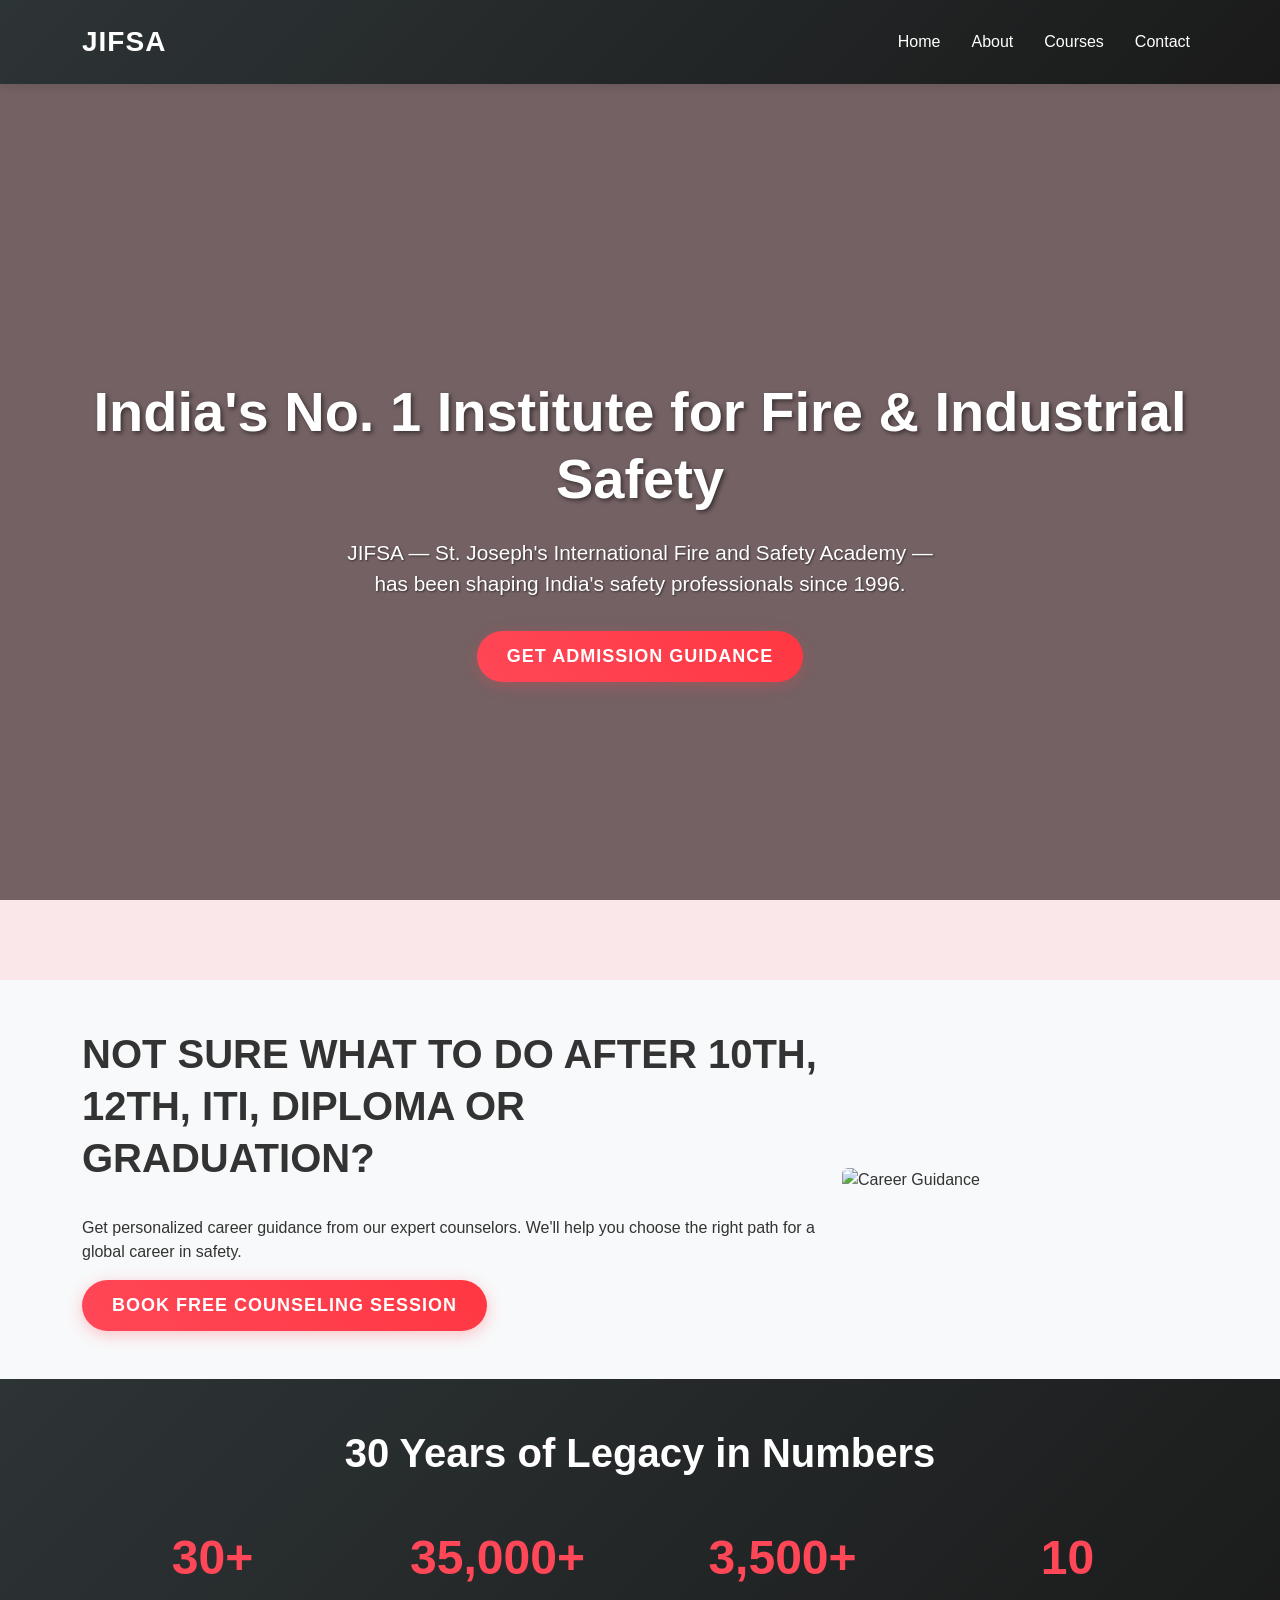
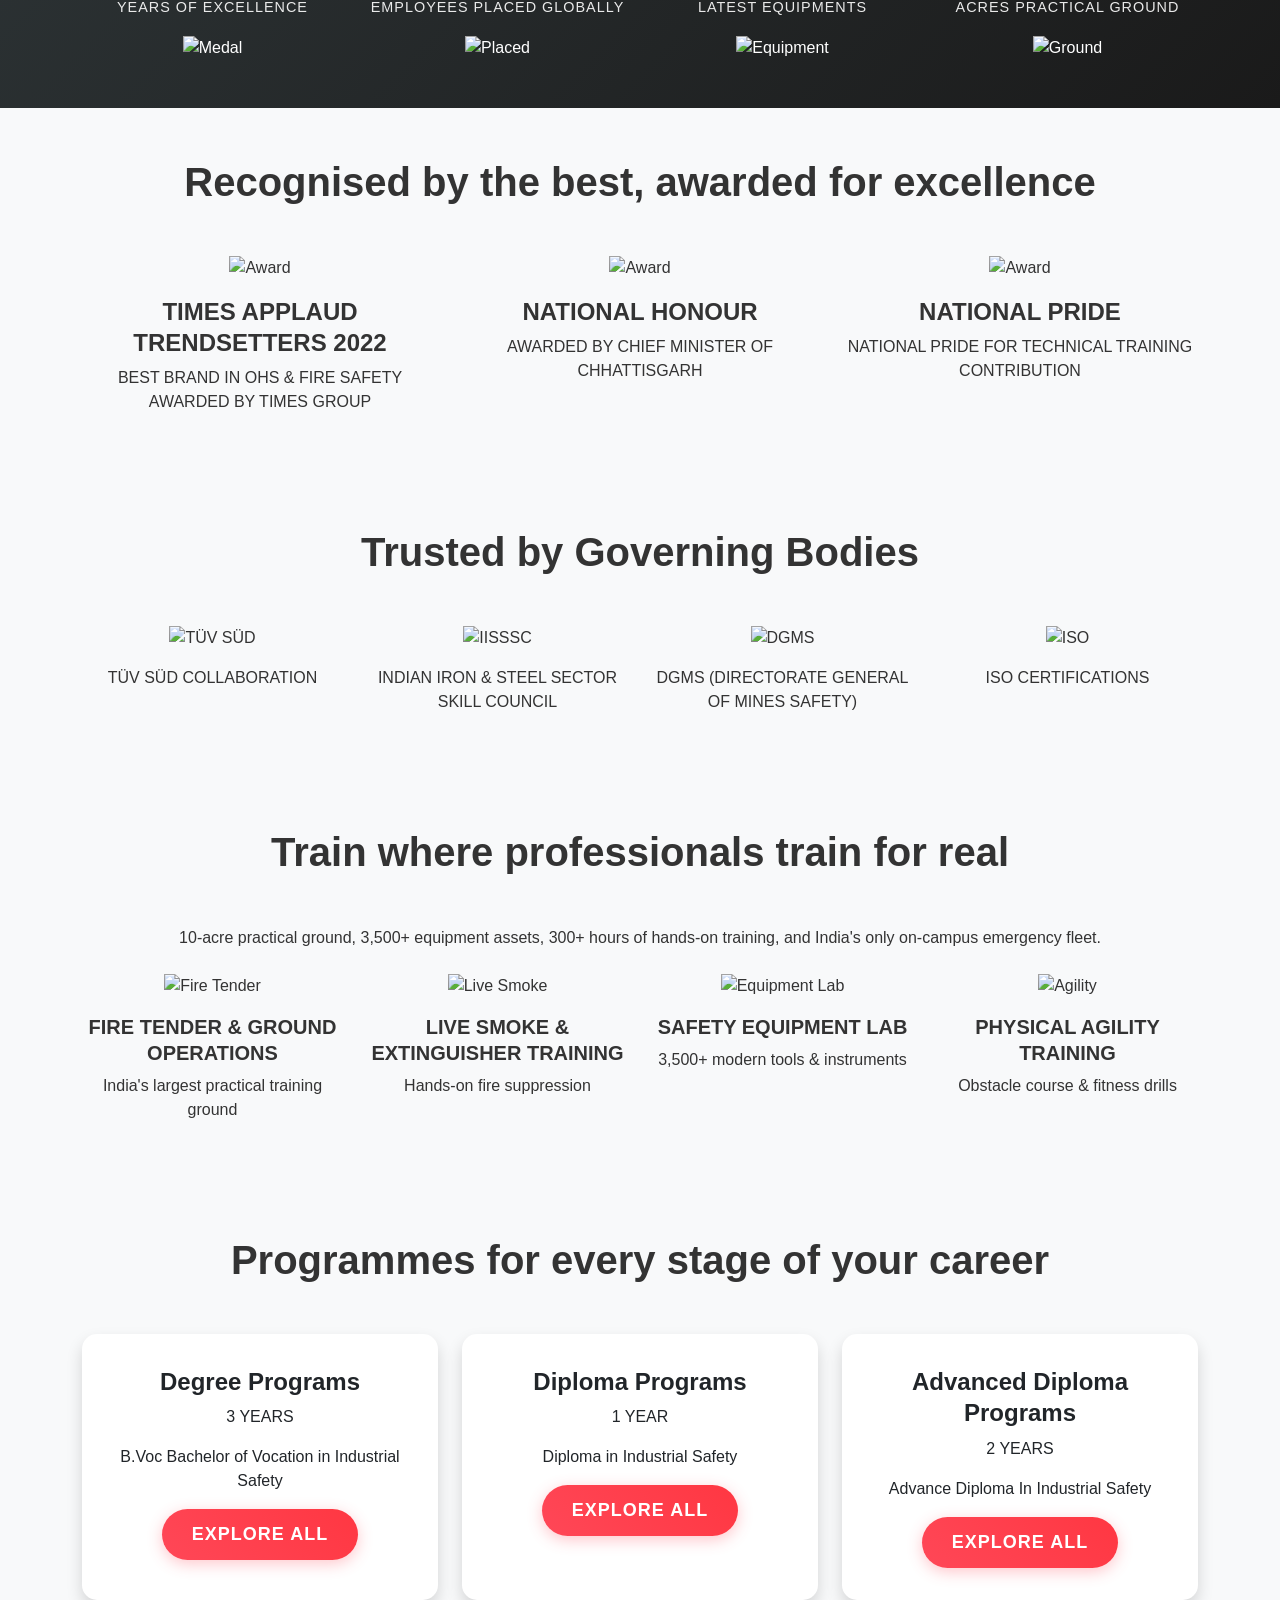
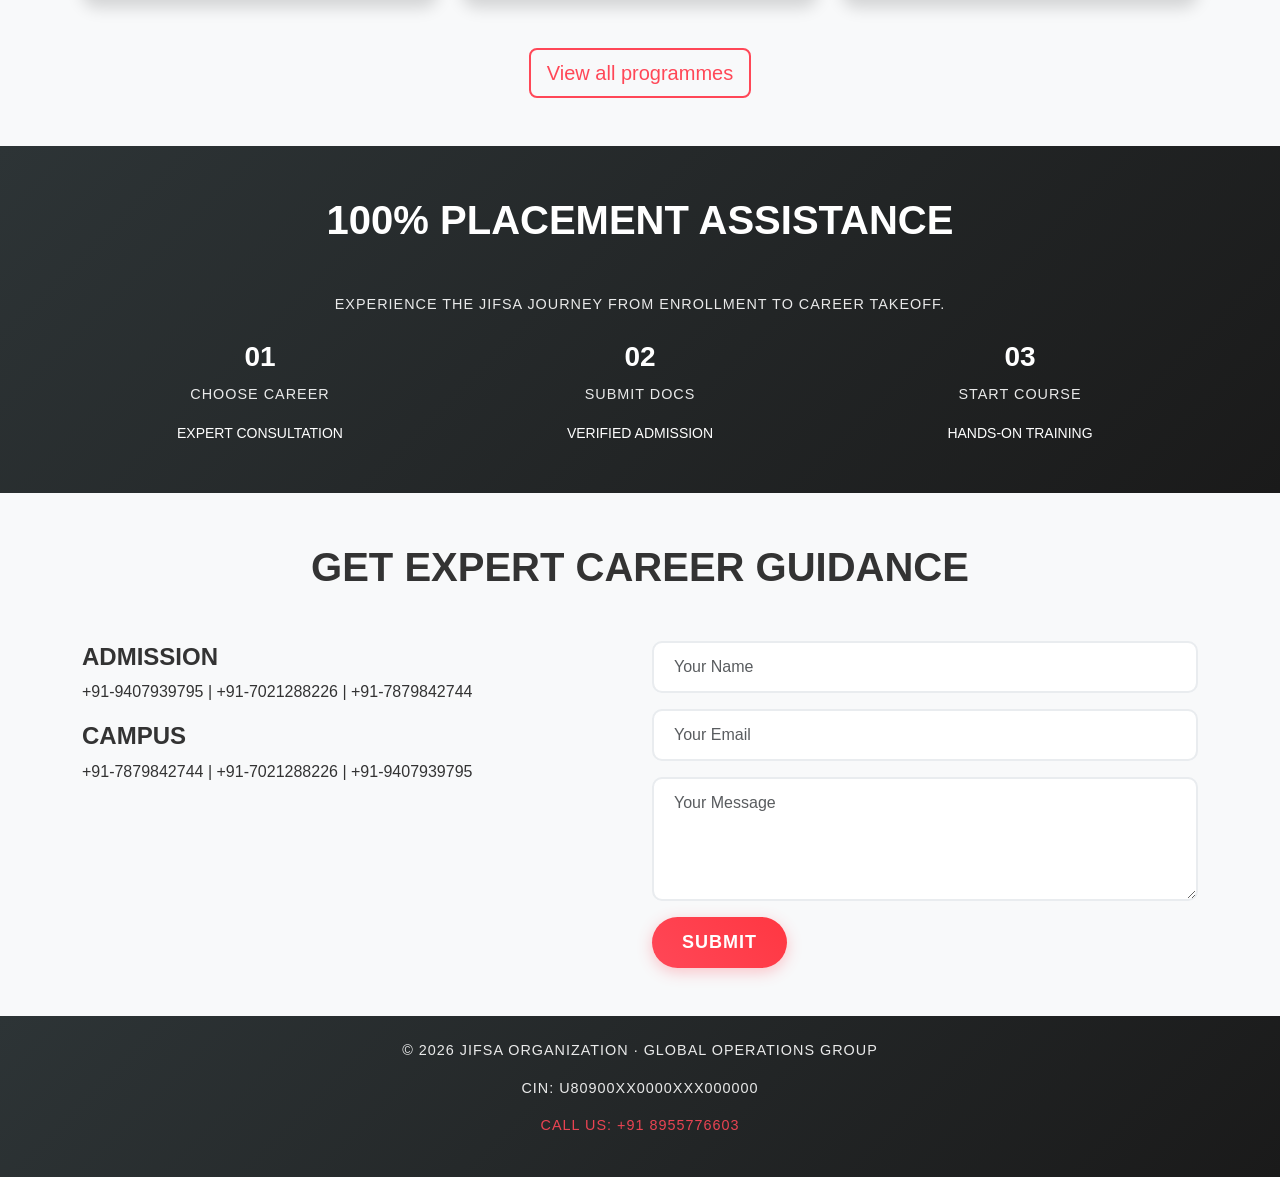
==== index.html @ f7186254 "Initial commit: JIFSA fire safety website" ====
<!DOCTYPE html>
<html lang="en">
<head>
  <meta charset="UTF-8">
  <meta name="viewport" content="width=device-width, initial-scale=1.0">
  <title>JIFSA - India's No. 1 Institute for Fire & Industrial Safety</title>
  <!-- Bootstrap -->
  <link href="https://cdn.jsdelivr.net/npm/bootstrap@5.3.3/dist/css/bootstrap.min.css" rel="stylesheet">
  <!-- Custom CSS -->
  <link rel="stylesheet" href="css/style.css">
</head>
<body>

<!-- Navbar -->
<nav class="navbar navbar-expand-lg navbar-dark bg-dark py-3 fixed-top">
  <div class="container">
    <a class="navbar-brand fw-bold" href="#">
      JIFSA
    </a>
    <button class="navbar-toggler" type="button" data-bs-toggle="collapse" data-bs-target="#menu">
      <span class="navbar-toggler-icon"></span>
    </button>
    <div class="collapse navbar-collapse" id="menu">
      <ul class="navbar-nav ms-auto">
        <li class="nav-item"><a class="nav-link" href="#home">Home</a></li>
        <li class="nav-item"><a class="nav-link" href="#about">About</a></li>
        <li class="nav-item"><a class="nav-link" href="#courses">Courses</a></li>
        <li class="nav-item"><a class="nav-link" href="#contact">Contact</a></li>
      </ul>
    </div>
  </div>
</nav>

<!-- Hero Section -->
<section id="home" class="hero">
  <div class="container text-center text-white">
    <h1>India's No. 1 Institute for Fire & Industrial Safety</h1>
    <p>JIFSA — St. Joseph's International Fire and Safety Academy — has been shaping India's safety professionals since 1996.</p>
    <a href="#contact" class="btn btn-danger btn-lg">GET ADMISSION GUIDANCE</a>
  </div>
</section>

<!-- Career Guidance -->
<section class="py-5 bg-light">
  <div class="container">
    <div class="row align-items-center">
      <div class="col-md-8">
        <h2>NOT SURE WHAT TO DO AFTER 10TH, 12TH, ITI, DIPLOMA OR GRADUATION?</h2>
        <p>Get personalized career guidance from our expert counselors. We'll help you choose the right path for a global career in safety.</p>
        <a href="#contact" class="btn btn-danger">BOOK FREE COUNSELING SESSION</a>
      </div>
      <div class="col-md-4">
        <img src="https://images.unsplash.com/photo-1522202176988-66273c2fd55f" class="img-fluid rounded" alt="Career Guidance">
      </div>
    </div>
  </div>
</section>

<!-- Legacy in Numbers -->
<section class="py-5 bg-dark text-white">
  <div class="container">
    <h2 class="text-center mb-5">30 Years of Legacy in Numbers</h2>
    <div class="row text-center">
      <div class="col-md-3">
        <h1 class="fw-bold text-danger">30+</h1>
        <p>YEARS OF EXCELLENCE</p>
        <img src="https://www.jifsa.in/images/medal.png" alt="Medal" height="50">
      </div>
      <div class="col-md-3">
        <h1 class="fw-bold text-danger">35,000+</h1>
        <p>EMPLOYEES PLACED GLOBALLY</p>
        <img src="https://www.jifsa.in/images/industrial-plant-site-visit.jpeg" alt="Placed" height="50">
      </div>
      <div class="col-md-3">
        <h1 class="fw-bold text-danger">3,500+</h1>
        <p>LATEST EQUIPMENTS</p>
        <img src="https://www.jifsa.in/images/fire-safety-equipment-lab.jpeg" alt="Equipment" height="50">
      </div>
      <div class="col-md-3">
        <h1 class="fw-bold text-danger">10</h1>
        <p>Acres PRACTICAL GROUND</p>
        <img src="https://www.jifsa.in/images/fire-tender-squad-training.jpeg" alt="Ground" height="50">
      </div>
    </div>
  </div>
</section>

<!-- Awards -->
<section class="py-5">
  <div class="container">
    <h2 class="text-center mb-5">Recognised by the best, awarded for excellence</h2>
    <div class="row">
      <div class="col-md-4 text-center">
        <img src="https://www.jifsa.in/images/awards/47.jpg" alt="Award" class="img-fluid mb-3">
        <h4>TIMES APPLAUD TRENDSETTERS 2022</h4>
        <p>BEST BRAND IN OHS & FIRE SAFETY AWARDED BY TIMES GROUP</p>
      </div>
      <div class="col-md-4 text-center">
        <img src="https://www.jifsa.in/images/awards/48.jpg" alt="Award" class="img-fluid mb-3">
        <h4>NATIONAL HONOUR</h4>
        <p>AWARDED BY CHIEF MINISTER OF CHHATTISGARH</p>
      </div>
      <div class="col-md-4 text-center">
        <img src="https://www.jifsa.in/images/awards/49.jpg" alt="Award" class="img-fluid mb-3">
        <h4>NATIONAL PRIDE</h4>
        <p>NATIONAL PRIDE FOR TECHNICAL TRAINING CONTRIBUTION</p>
      </div>
    </div>
  </div>
</section>

<!-- Accreditations -->
<section class="py-5 bg-light">
  <div class="container">
    <h2 class="text-center mb-5">Trusted by Governing Bodies</h2>
    <div class="row text-center">
      <div class="col-md-3">
        <img src="https://www.jifsa.in/images/accreditations/tuv_sud.jpg" alt="TÜV SÜD" class="img-fluid mb-3">
        <p>TÜV SÜD COLLABORATION</p>
      </div>
      <div class="col-md-3">
        <img src="https://www.jifsa.in/images/accreditations/iisssc.jpg" alt="IISSSC" class="img-fluid mb-3">
        <p>INDIAN IRON & STEEL SECTOR SKILL COUNCIL</p>
      </div>
      <div class="col-md-3">
        <img src="https://www.jifsa.in/images/accreditations/dgms.jpg" alt="DGMS" class="img-fluid mb-3">
        <p>DGMS (DIRECTORATE GENERAL OF MINES SAFETY)</p>
      </div>
      <div class="col-md-3">
        <img src="https://www.jifsa.in/images/cert_assoc/iso-9001-2008.png" alt="ISO" class="img-fluid mb-3">
        <p>ISO CERTIFICATIONS</p>
      </div>
    </div>
  </div>
</section>

<!-- Training Facilities -->
<section class="py-5">
  <div class="container">
    <h2 class="text-center mb-5">Train where professionals train for real</h2>
    <p class="text-center mb-4">10-acre practical ground, 3,500+ equipment assets, 300+ hours of hands-on training, and India's only on-campus emergency fleet.</p>
    <div class="row">
      <div class="col-md-3 text-center">
        <img src="https://www.jifsa.in/images/fire-tender-squad-training.jpeg" alt="Fire Tender" class="img-fluid mb-3">
        <h5>FIRE TENDER & GROUND OPERATIONS</h5>
        <p>India's largest practical training ground</p>
      </div>
      <div class="col-md-3 text-center">
        <img src="https://www.jifsa.in/images/fire-extinguisher-live-smoke-drill.jpeg" alt="Live Smoke" class="img-fluid mb-3">
        <h5>LIVE SMOKE & EXTINGUISHER TRAINING</h5>
        <p>Hands-on fire suppression</p>
      </div>
      <div class="col-md-3 text-center">
        <img src="https://www.jifsa.in/images/fire-safety-equipment-lab.jpeg" alt="Equipment Lab" class="img-fluid mb-3">
        <h5>SAFETY EQUIPMENT LAB</h5>
        <p>3,500+ modern tools & instruments</p>
      </div>
      <div class="col-md-3 text-center">
        <img src="https://www.jifsa.in/images/physical-agility-obstacle-course.jpeg" alt="Agility" class="img-fluid mb-3">
        <h5>PHYSICAL AGILITY TRAINING</h5>
        <p>Obstacle course & fitness drills</p>
      </div>
    </div>
  </div>
</section>

<!-- Programs -->
<section id="courses" class="py-5 bg-light">
  <div class="container">
    <h2 class="text-center mb-5">Programmes for every stage of your career</h2>
    <div class="row">
      <div class="col-md-4 text-center mb-4">
        <div class="card shadow h-100">
          <div class="card-body">
            <h4>Degree Programs</h4>
            <p>3 YEARS</p>
            <p>B.Voc Bachelor of Vocation in Industrial Safety</p>
            <a href="#contact" class="btn btn-danger">EXPLORE ALL</a>
          </div>
        </div>
      </div>
      <div class="col-md-4 text-center mb-4">
        <div class="card shadow h-100">
          <div class="card-body">
            <h4>Diploma Programs</h4>
            <p>1 YEAR</p>
            <p>Diploma in Industrial Safety</p>
            <a href="#contact" class="btn btn-danger">EXPLORE ALL</a>
          </div>
        </div>
      </div>
      <div class="col-md-4 text-center mb-4">
        <div class="card shadow h-100">
          <div class="card-body">
            <h4>Advanced Diploma Programs</h4>
            <p>2 YEARS</p>
            <p>Advance Diploma In Industrial Safety</p>
            <a href="#contact" class="btn btn-danger">EXPLORE ALL</a>
          </div>
        </div>
      </div>
    </div>
    <div class="text-center mt-4">
      <a href="#courses" class="btn btn-outline-danger btn-lg">View all programmes</a>
    </div>
  </div>
</section>

<!-- Placement -->
<section class="py-5 bg-dark text-white">
  <div class="container">
    <h2 class="text-center mb-5">100% PLACEMENT ASSISTANCE</h2>
    <p class="text-center mb-4">EXPERIENCE THE JIFSA JOURNEY FROM ENROLLMENT TO CAREER TAKEOFF.</p>
    <div class="row text-center">
      <div class="col-md-4">
        <h3>01</h3>
        <p>CHOOSE CAREER</p>
        <small>EXPERT CONSULTATION</small>
      </div>
      <div class="col-md-4">
        <h3>02</h3>
        <p>SUBMIT DOCS</p>
        <small>VERIFIED ADMISSION</small>
      </div>
      <div class="col-md-4">
        <h3>03</h3>
        <p>START COURSE</p>
        <small>HANDS-ON TRAINING</small>
      </div>
    </div>
  </div>
</section>

<!-- Contact -->
<section id="contact" class="py-5">
  <div class="container">
    <h2 class="text-center mb-5">GET EXPERT CAREER GUIDANCE</h2>
    <div class="row">
      <div class="col-md-6">
        <h4>ADMISSION</h4>
        <p>+91-9407939795 | +91-7021288226 | +91-7879842744</p>
        <h4>CAMPUS</h4>
        <p>+91-7879842744 | +91-7021288226 | +91-9407939795</p>
      </div>
      <div class="col-md-6">
        <form>
          <input type="text" class="form-control mb-3" placeholder="Your Name">
          <input type="email" class="form-control mb-3" placeholder="Your Email">
          <textarea class="form-control mb-3" rows="4" placeholder="Your Message"></textarea>
          <button class="btn btn-danger">Submit</button>
        </form>
      </div>
    </div>
  </div>
</section>

<!-- Footer -->
<footer class="bg-dark text-white py-4">
  <div class="container text-center">
    <p>&copy; 2026 JIFSA ORGANIZATION · GLOBAL OPERATIONS GROUP</p>
    <p>CIN: U80900XX0000XXX000000</p>
    <p><a href="tel:+918955776603">Call Us: +91 8955776603</a></p>
  </div>
</footer>

<!-- Bootstrap JS -->
<script src="https://cdn.jsdelivr.net/npm/bootstrap@5.3.3/dist/js/bootstrap.bundle.min.js"></script>
</body>
</html>
---- css/style.css ----
*{
  margin: 0;
  padding: 0;
  box-sizing: border-box;
}

body{
  font-family: 'Segoe UI', Tahoma, Geneva, Verdana, sans-serif;
  background: #f8f9fa;
  padding-top: 80px;
  color: #333;
}

/* Navbar */
.navbar{
  background: linear-gradient(135deg, #1a1a1a, #2d2d2d) !important;
  backdrop-filter: blur(10px);
  box-shadow: 0 2px 10px rgba(0,0,0,0.1);
}

.navbar-brand{
  font-size: 28px;
  letter-spacing: 1px;
  color: #fff !important;
}

.nav-link{
  color: #fff !important;
  margin-left: 15px;
  transition: 0.3s;
  font-weight: 500;
}

.nav-link:hover{
  color: #ff4757 !important;
  transform: translateY(-1px);
}

/* Hero */
.hero{
  height: 100vh;
  background: linear-gradient(rgba(0,0,0,0.6), rgba(0,0,0,0.6)),
              url('https://images.unsplash.com/photo-1504384308090-c894fdcc538d?ixlib=rb-4.0.3&auto=format&fit=crop&w=1350&q=80');
  background-size: cover;
  background-position: center;
  background-attachment: fixed;
  display: flex;
  justify-content: center;
  align-items: center;
  text-align: center;
  position: relative;
}

.hero::before {
  content: '';
  position: absolute;
  top: 0;
  left: 0;
  right: 0;
  bottom: 0;
  background: rgba(255, 71, 87, 0.1);
  z-index: 1;
}

.hero .container {
  position: relative;
  z-index: 2;
}

.hero h1{
  font-size: 3.5rem;
  font-weight: 700;
  margin-bottom: 1.5rem;
  text-shadow: 2px 2px 4px rgba(0,0,0,0.5);
  line-height: 1.2;
}

.hero p{
  font-size: 1.3rem;
  margin-bottom: 2rem;
  max-width: 600px;
  margin-left: auto;
  margin-right: auto;
  text-shadow: 1px 1px 2px rgba(0,0,0,0.5);
}

/* Buttons */
.btn-danger{
  background: linear-gradient(45deg, #ff4757, #ff3742);
  border: none;
  padding: 12px 30px;
  border-radius: 50px;
  font-size: 18px;
  font-weight: 600;
  text-transform: uppercase;
  letter-spacing: 1px;
  transition: all 0.3s ease;
  box-shadow: 0 4px 15px rgba(255, 71, 87, 0.3);
}

.btn-danger:hover{
  transform: translateY(-2px);
  box-shadow: 0 8px 25px rgba(255, 71, 87, 0.4);
  background: linear-gradient(45deg, #ff3742, #ff2834);
}

.btn-outline-danger {
  border: 2px solid #ff4757;
  color: #ff4757;
  background: transparent;
  transition: all 0.3s ease;
}

.btn-outline-danger:hover {
  background: #ff4757;
  color: white;
  transform: translateY(-2px);
}

/* Sections */
section {
  padding: 80px 0;
}

.bg-light {
  background: #f8f9fa !important;
}

.bg-dark {
  background: linear-gradient(135deg, #2d3436, #1a1a1a) !important;
}

/* Cards */
.card{
  border: none;
  border-radius: 15px;
  overflow: hidden;
  transition: all 0.3s ease;
  box-shadow: 0 5px 15px rgba(0,0,0,0.1);
}

.card:hover{
  transform: translateY(-10px);
  box-shadow: 0 15px 35px rgba(0,0,0,0.2);
}

.card-body {
  padding: 2rem;
}

/* Images */
img{
  transition: all 0.3s ease;
}

img:hover{
  transform: scale(1.05);
}

/* Text Styles */
h1, h2, h3, h4, h5, h6 {
  font-weight: 700;
  line-height: 1.3;
}

h2 {
  font-size: 2.5rem;
  margin-bottom: 2rem;
}

.text-danger {
  color: #ff4757 !important;
}

/* Stats Section */
.bg-dark h1 {
  font-size: 3rem;
  margin-bottom: 0.5rem;
}

.bg-dark p {
  font-size: 0.9rem;
  text-transform: uppercase;
  letter-spacing: 1px;
  opacity: 0.9;
}

/* Form */
.form-control {
  border: 2px solid #e9ecef;
  border-radius: 10px;
  padding: 12px 20px;
  font-size: 16px;
  transition: all 0.3s ease;
}

.form-control:focus {
  border-color: #ff4757;
  box-shadow: 0 0 0 0.2rem rgba(255, 71, 87, 0.25);
}

/* Footer */
footer {
  background: linear-gradient(135deg, #1a1a1a, #2d2d2d);
  color: #fff;
}

footer a {
  color: #ff4757;
  text-decoration: none;
  transition: color 0.3s ease;
}

footer a:hover {
  color: #ff6b7d;
}

/* Responsive */
@media (max-width: 768px) {
  .hero h1 {
    font-size: 2.5rem;
  }

  .hero p {
    font-size: 1.1rem;
  }

  h2 {
    font-size: 2rem;
  }

  .btn-danger {
    padding: 10px 25px;
    font-size: 16px;
  }
}

/* Animations */
@keyframes fadeInUp {
  from {
    opacity: 0;
    transform: translateY(30px);
  }
  to {
    opacity: 1;
    transform: translateY(0);
  }
}

.card, .row > div {
  animation: fadeInUp 0.6s ease-out;
}
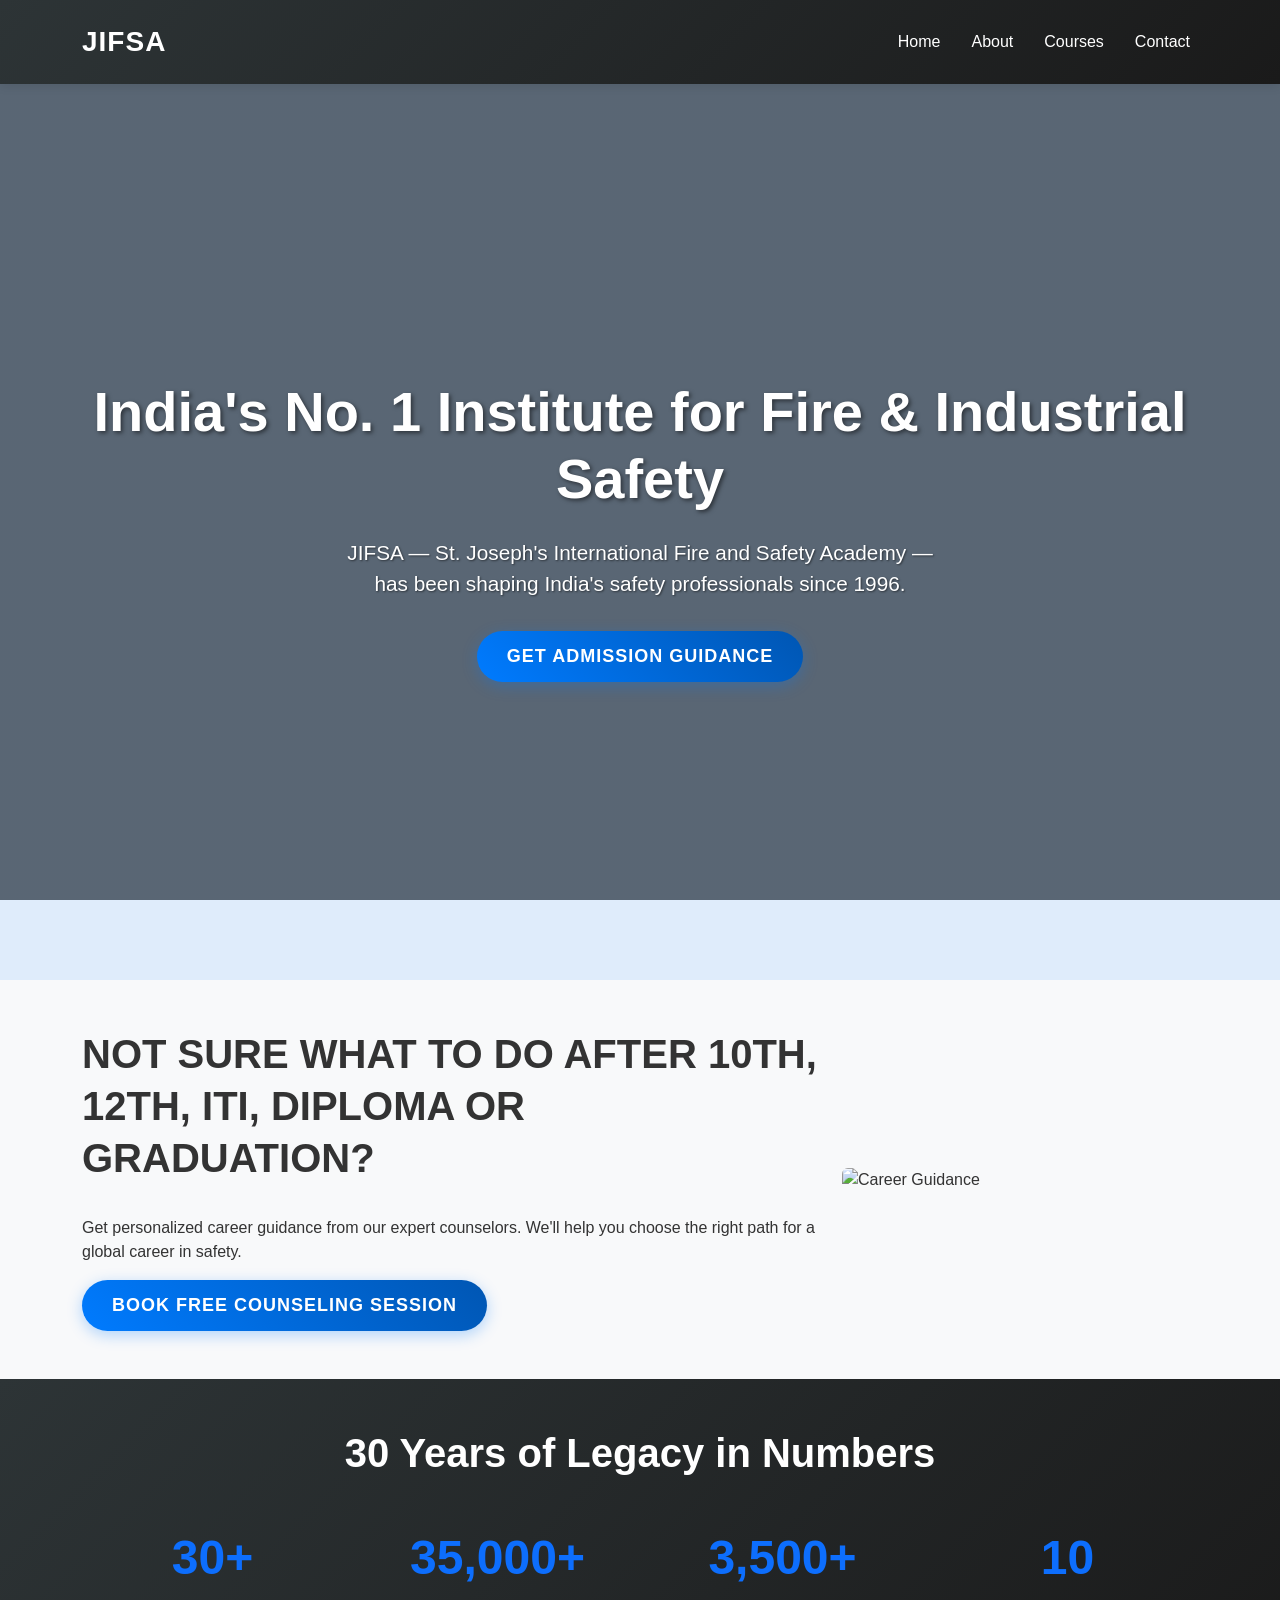
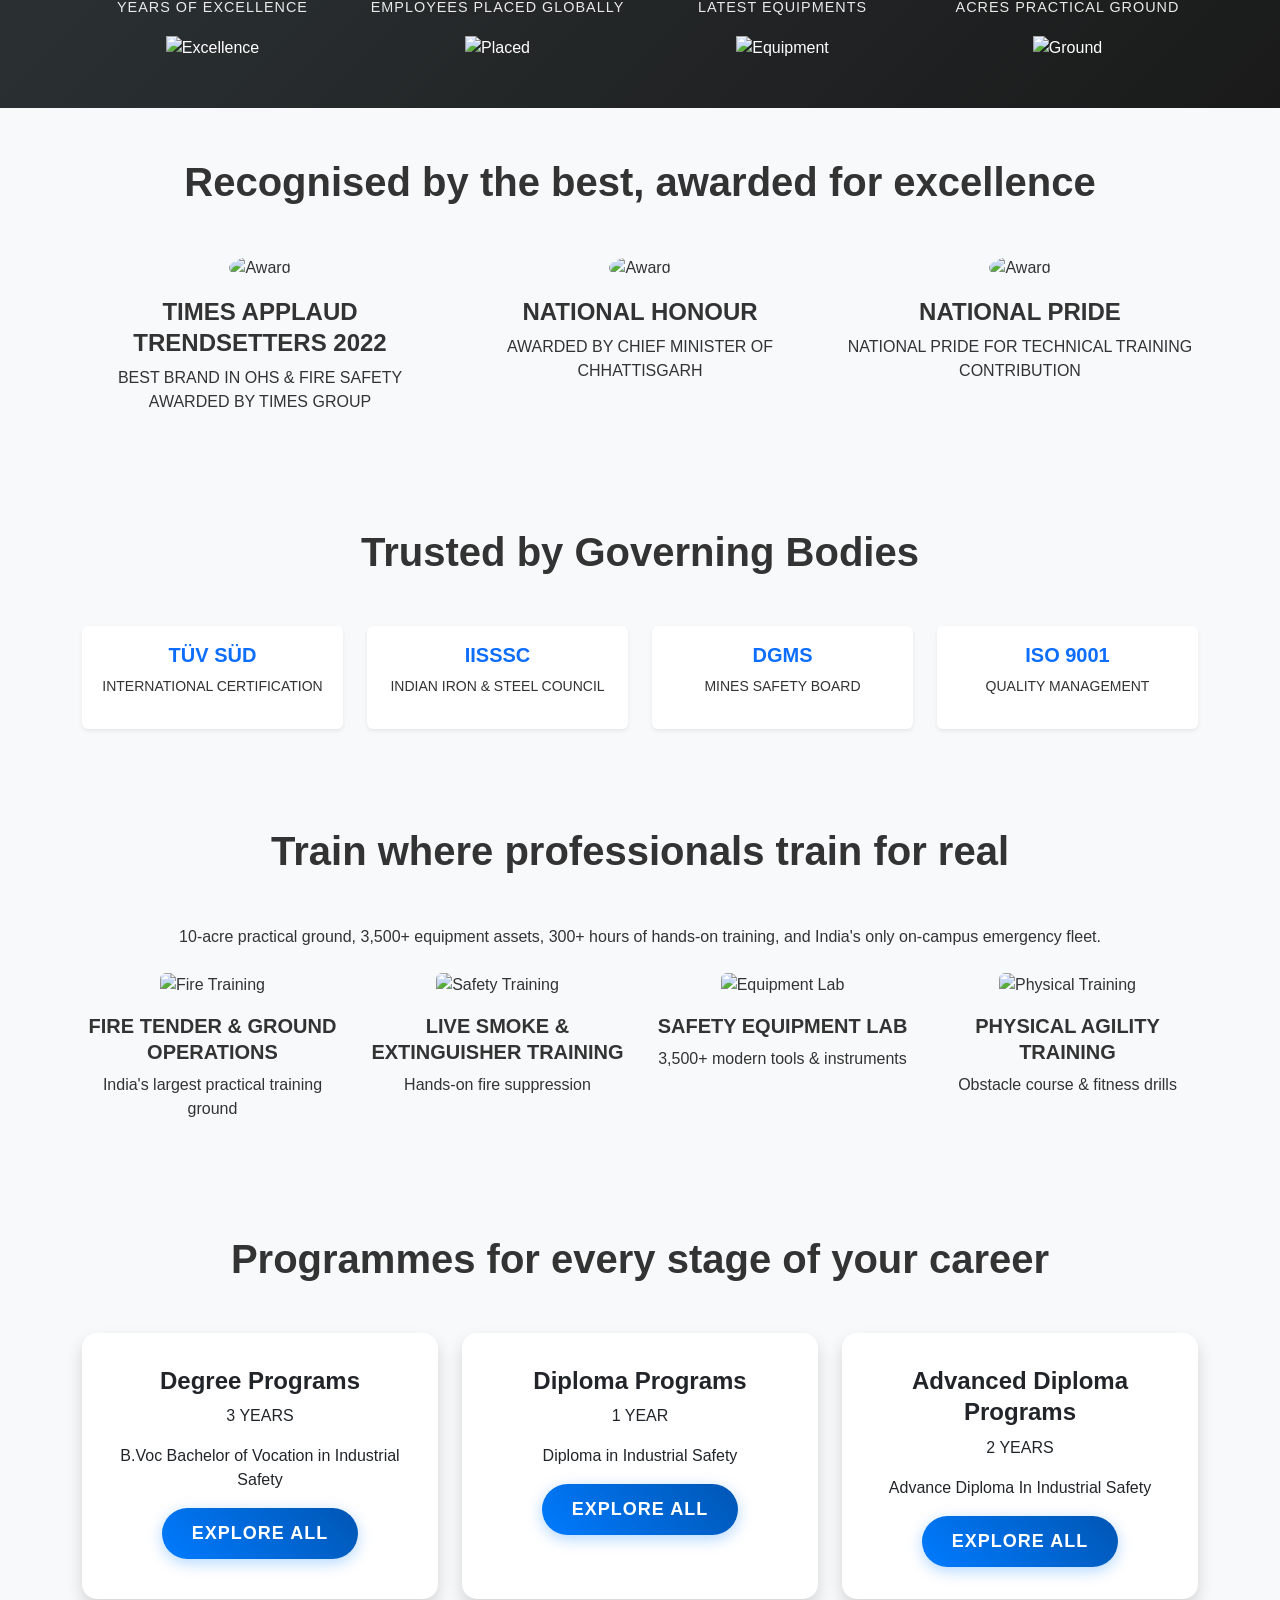
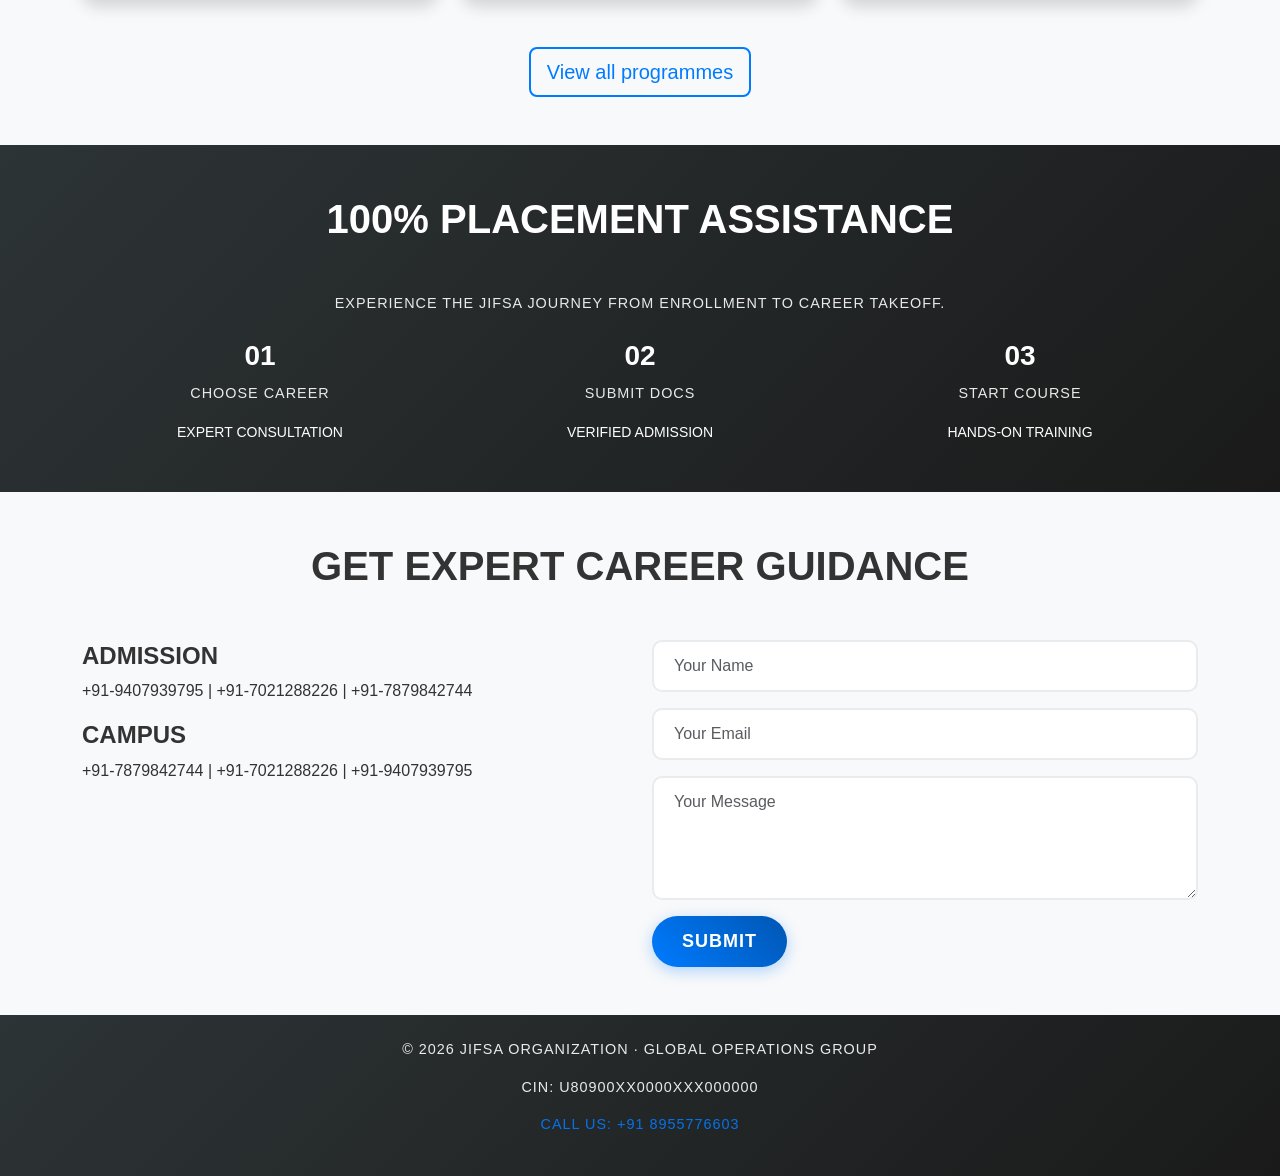
==== commit c3f91fe1: "Updated website: copyright-free images, blue theme, professional design" ====
--- a/index.html
+++ b/index.html
@@ -62,24 +62,24 @@
     <h2 class="text-center mb-5">30 Years of Legacy in Numbers</h2>
     <div class="row text-center">
       <div class="col-md-3">
-        <h1 class="fw-bold text-danger">30+</h1>
+        <h1 class="fw-bold text-primary">30+</h1>
         <p>YEARS OF EXCELLENCE</p>
-        <img src="https://www.jifsa.in/images/medal.png" alt="Medal" height="50">
-      </div>
-      <div class="col-md-3">
-        <h1 class="fw-bold text-danger">35,000+</h1>
+        <img src="https://images.unsplash.com/photo-1567427018141-0584cfcbf1b8?w=100&h=100&fit=crop&crop=center" alt="Excellence" height="50">
+      </div>
+      <div class="col-md-3">
+        <h1 class="fw-bold text-primary">35,000+</h1>
         <p>EMPLOYEES PLACED GLOBALLY</p>
-        <img src="https://www.jifsa.in/images/industrial-plant-site-visit.jpeg" alt="Placed" height="50">
-      </div>
-      <div class="col-md-3">
-        <h1 class="fw-bold text-danger">3,500+</h1>
+        <img src="https://images.unsplash.com/photo-1521737711867-e3b97375f902?w=100&h=100&fit=crop&crop=center" alt="Placed" height="50">
+      </div>
+      <div class="col-md-3">
+        <h1 class="fw-bold text-primary">3,500+</h1>
         <p>LATEST EQUIPMENTS</p>
-        <img src="https://www.jifsa.in/images/fire-safety-equipment-lab.jpeg" alt="Equipment" height="50">
-      </div>
-      <div class="col-md-3">
-        <h1 class="fw-bold text-danger">10</h1>
+        <img src="https://images.unsplash.com/photo-1581092921461-eab62e97a780?w=100&h=100&fit=crop&crop=center" alt="Equipment" height="50">
+      </div>
+      <div class="col-md-3">
+        <h1 class="fw-bold text-primary">10</h1>
         <p>Acres PRACTICAL GROUND</p>
-        <img src="https://www.jifsa.in/images/fire-tender-squad-training.jpeg" alt="Ground" height="50">
+        <img src="https://images.unsplash.com/photo-1578662996442-48f60103fc96?w=100&h=100&fit=crop&crop=center" alt="Ground" height="50">
       </div>
     </div>
   </div>
@@ -91,17 +91,17 @@
     <h2 class="text-center mb-5">Recognised by the best, awarded for excellence</h2>
     <div class="row">
       <div class="col-md-4 text-center">
-        <img src="https://www.jifsa.in/images/awards/47.jpg" alt="Award" class="img-fluid mb-3">
+        <img src="https://images.unsplash.com/photo-1567427018141-0584cfcbf1b8?w=150&h=150&fit=crop&crop=center" alt="Award" class="img-fluid mb-3 rounded-circle">
         <h4>TIMES APPLAUD TRENDSETTERS 2022</h4>
         <p>BEST BRAND IN OHS & FIRE SAFETY AWARDED BY TIMES GROUP</p>
       </div>
       <div class="col-md-4 text-center">
-        <img src="https://www.jifsa.in/images/awards/48.jpg" alt="Award" class="img-fluid mb-3">
+        <img src="https://images.unsplash.com/photo-1552664730-d307ca884978?w=150&h=150&fit=crop&crop=center" alt="Award" class="img-fluid mb-3 rounded-circle">
         <h4>NATIONAL HONOUR</h4>
         <p>AWARDED BY CHIEF MINISTER OF CHHATTISGARH</p>
       </div>
       <div class="col-md-4 text-center">
-        <img src="https://www.jifsa.in/images/awards/49.jpg" alt="Award" class="img-fluid mb-3">
+        <img src="https://images.unsplash.com/photo-1560472354-b33ff0c44a43?w=150&h=150&fit=crop&crop=center" alt="Award" class="img-fluid mb-3 rounded-circle">
         <h4>NATIONAL PRIDE</h4>
         <p>NATIONAL PRIDE FOR TECHNICAL TRAINING CONTRIBUTION</p>
       </div>
@@ -115,20 +115,28 @@
     <h2 class="text-center mb-5">Trusted by Governing Bodies</h2>
     <div class="row text-center">
       <div class="col-md-3">
-        <img src="https://www.jifsa.in/images/accreditations/tuv_sud.jpg" alt="TÜV SÜD" class="img-fluid mb-3">
-        <p>TÜV SÜD COLLABORATION</p>
-      </div>
-      <div class="col-md-3">
-        <img src="https://www.jifsa.in/images/accreditations/iisssc.jpg" alt="IISSSC" class="img-fluid mb-3">
-        <p>INDIAN IRON & STEEL SECTOR SKILL COUNCIL</p>
-      </div>
-      <div class="col-md-3">
-        <img src="https://www.jifsa.in/images/accreditations/dgms.jpg" alt="DGMS" class="img-fluid mb-3">
-        <p>DGMS (DIRECTORATE GENERAL OF MINES SAFETY)</p>
-      </div>
-      <div class="col-md-3">
-        <img src="https://www.jifsa.in/images/cert_assoc/iso-9001-2008.png" alt="ISO" class="img-fluid mb-3">
-        <p>ISO CERTIFICATIONS</p>
+        <div class="bg-white p-3 rounded shadow-sm">
+          <h5 class="text-primary">TÜV SÜD</h5>
+          <p class="small">INTERNATIONAL CERTIFICATION</p>
+        </div>
+      </div>
+      <div class="col-md-3">
+        <div class="bg-white p-3 rounded shadow-sm">
+          <h5 class="text-primary">IISSSC</h5>
+          <p class="small">INDIAN IRON & STEEL COUNCIL</p>
+        </div>
+      </div>
+      <div class="col-md-3">
+        <div class="bg-white p-3 rounded shadow-sm">
+          <h5 class="text-primary">DGMS</h5>
+          <p class="small">MINES SAFETY BOARD</p>
+        </div>
+      </div>
+      <div class="col-md-3">
+        <div class="bg-white p-3 rounded shadow-sm">
+          <h5 class="text-primary">ISO 9001</h5>
+          <p class="small">QUALITY MANAGEMENT</p>
+        </div>
       </div>
     </div>
   </div>
@@ -141,22 +149,22 @@
     <p class="text-center mb-4">10-acre practical ground, 3,500+ equipment assets, 300+ hours of hands-on training, and India's only on-campus emergency fleet.</p>
     <div class="row">
       <div class="col-md-3 text-center">
-        <img src="https://www.jifsa.in/images/fire-tender-squad-training.jpeg" alt="Fire Tender" class="img-fluid mb-3">
+        <img src="https://images.unsplash.com/photo-1558618666-fcd25c85cd64?w=300&h=200&fit=crop&crop=center" alt="Fire Training" class="img-fluid mb-3 rounded">
         <h5>FIRE TENDER & GROUND OPERATIONS</h5>
         <p>India's largest practical training ground</p>
       </div>
       <div class="col-md-3 text-center">
-        <img src="https://www.jifsa.in/images/fire-extinguisher-live-smoke-drill.jpeg" alt="Live Smoke" class="img-fluid mb-3">
+        <img src="https://images.unsplash.com/photo-1584464491033-06628f3a6b7b?w=300&h=200&fit=crop&crop=center" alt="Safety Training" class="img-fluid mb-3 rounded">
         <h5>LIVE SMOKE & EXTINGUISHER TRAINING</h5>
         <p>Hands-on fire suppression</p>
       </div>
       <div class="col-md-3 text-center">
-        <img src="https://www.jifsa.in/images/fire-safety-equipment-lab.jpeg" alt="Equipment Lab" class="img-fluid mb-3">
+        <img src="https://images.unsplash.com/photo-1581092921461-eab62e97a780?w=300&h=200&fit=crop&crop=center" alt="Equipment Lab" class="img-fluid mb-3 rounded">
         <h5>SAFETY EQUIPMENT LAB</h5>
         <p>3,500+ modern tools & instruments</p>
       </div>
       <div class="col-md-3 text-center">
-        <img src="https://www.jifsa.in/images/physical-agility-obstacle-course.jpeg" alt="Agility" class="img-fluid mb-3">
+        <img src="https://images.unsplash.com/photo-1571019613454-1cb2f99b2d8b?w=300&h=200&fit=crop&crop=center" alt="Physical Training" class="img-fluid mb-3 rounded">
         <h5>PHYSICAL AGILITY TRAINING</h5>
         <p>Obstacle course & fitness drills</p>
       </div>
--- a/css/style.css
+++ b/css/style.css
@@ -32,7 +32,7 @@
 }
 
 .nav-link:hover{
-  color: #ff4757 !important;
+  color: #007bff !important;
   transform: translateY(-1px);
 }
 
@@ -58,7 +58,7 @@
   left: 0;
   right: 0;
   bottom: 0;
-  background: rgba(255, 71, 87, 0.1);
+  background: rgba(0, 123, 255, 0.1);
   z-index: 1;
 }
 
@@ -86,7 +86,7 @@
 
 /* Buttons */
 .btn-danger{
-  background: linear-gradient(45deg, #ff4757, #ff3742);
+  background: linear-gradient(45deg, #007bff, #0056b3);
   border: none;
   padding: 12px 30px;
   border-radius: 50px;
@@ -95,24 +95,24 @@
   text-transform: uppercase;
   letter-spacing: 1px;
   transition: all 0.3s ease;
-  box-shadow: 0 4px 15px rgba(255, 71, 87, 0.3);
+  box-shadow: 0 4px 15px rgba(0, 123, 255, 0.3);
 }
 
 .btn-danger:hover{
   transform: translateY(-2px);
-  box-shadow: 0 8px 25px rgba(255, 71, 87, 0.4);
-  background: linear-gradient(45deg, #ff3742, #ff2834);
+  box-shadow: 0 8px 25px rgba(0, 123, 255, 0.4);
+  background: linear-gradient(45deg, #0056b3, #004085);
 }
 
 .btn-outline-danger {
-  border: 2px solid #ff4757;
-  color: #ff4757;
+  border: 2px solid #007bff;
+  color: #007bff;
   background: transparent;
   transition: all 0.3s ease;
 }
 
 .btn-outline-danger:hover {
-  background: #ff4757;
+  background: #007bff;
   color: white;
   transform: translateY(-2px);
 }
@@ -169,7 +169,7 @@
 }
 
 .text-danger {
-  color: #ff4757 !important;
+  color: #007bff !important;
 }
 
 /* Stats Section */
@@ -195,8 +195,8 @@
 }
 
 .form-control:focus {
-  border-color: #ff4757;
-  box-shadow: 0 0 0 0.2rem rgba(255, 71, 87, 0.25);
+  border-color: #007bff;
+  box-shadow: 0 0 0 0.2rem rgba(0, 123, 255, 0.25);
 }
 
 /* Footer */
@@ -206,13 +206,13 @@
 }
 
 footer a {
-  color: #ff4757;
+  color: #007bff;
   text-decoration: none;
   transition: color 0.3s ease;
 }
 
 footer a:hover {
-  color: #ff6b7d;
+  color: #0056b3;
 }
 
 /* Responsive */
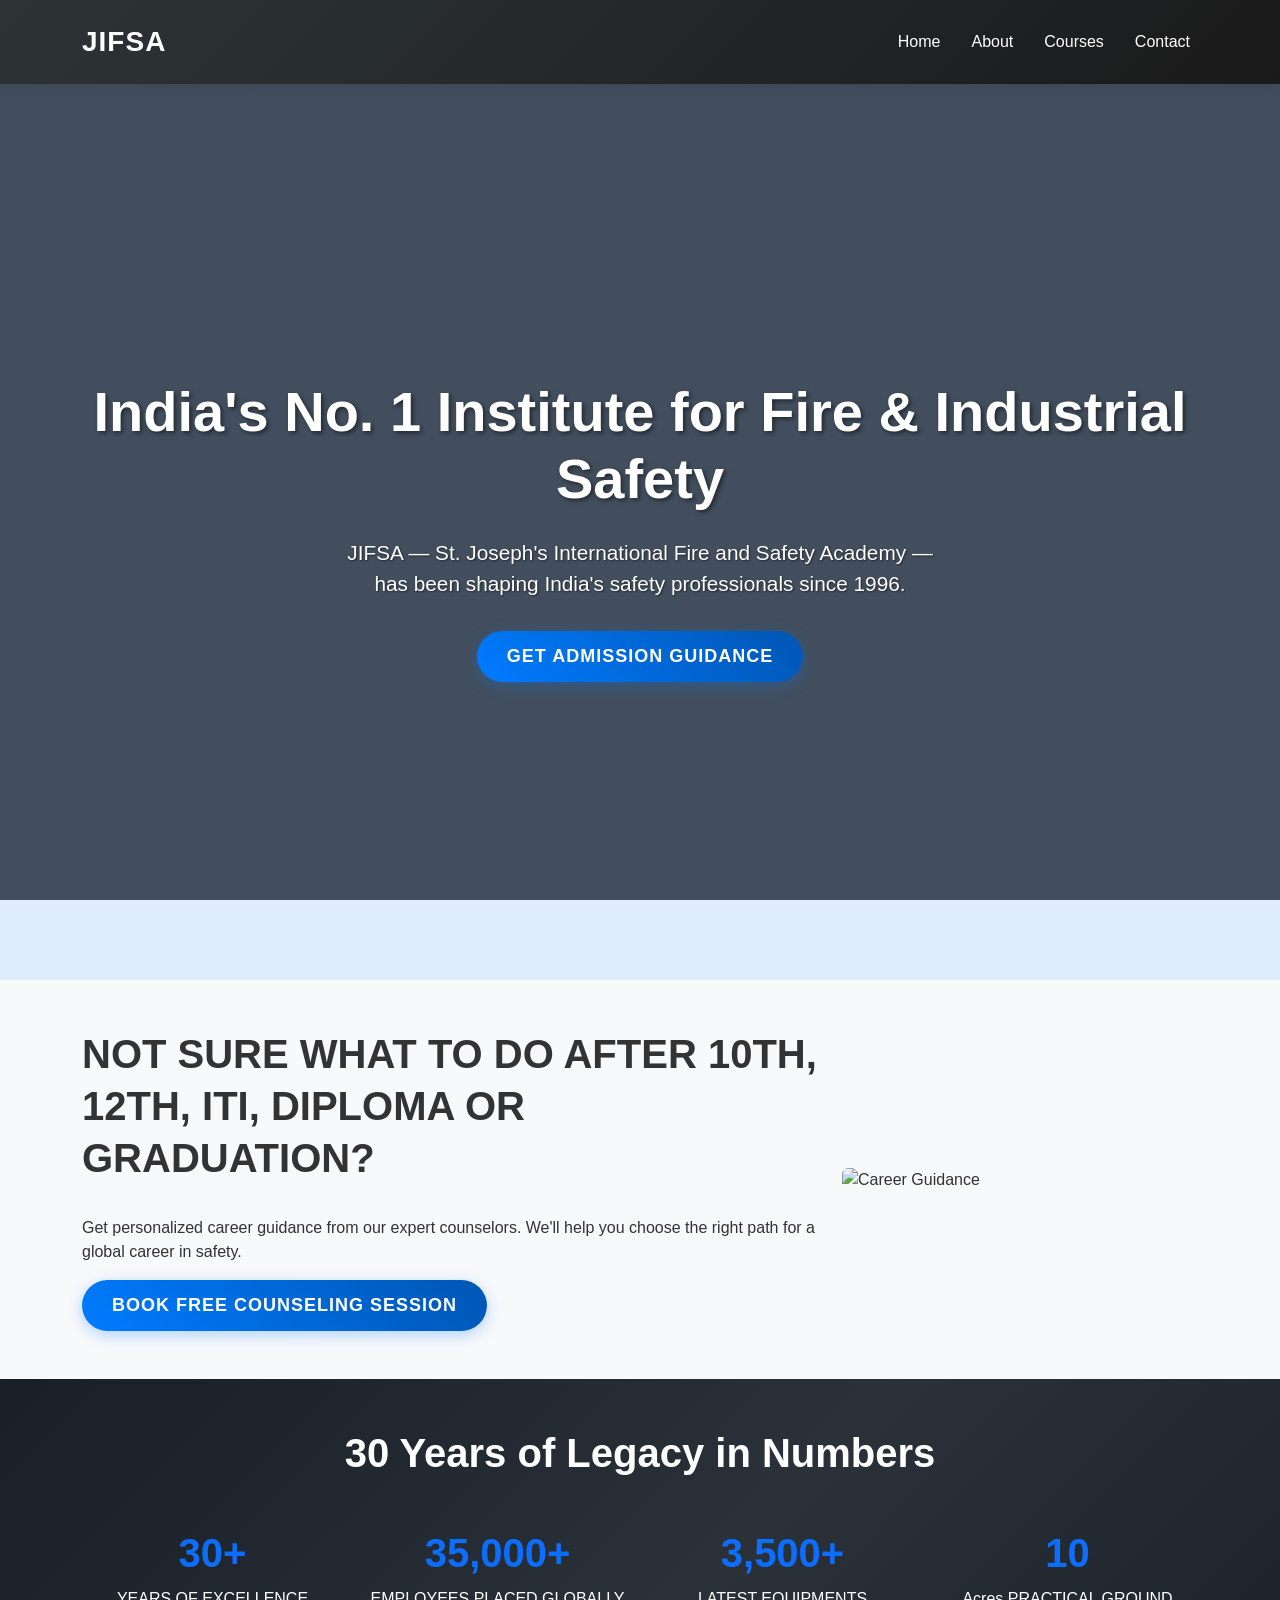
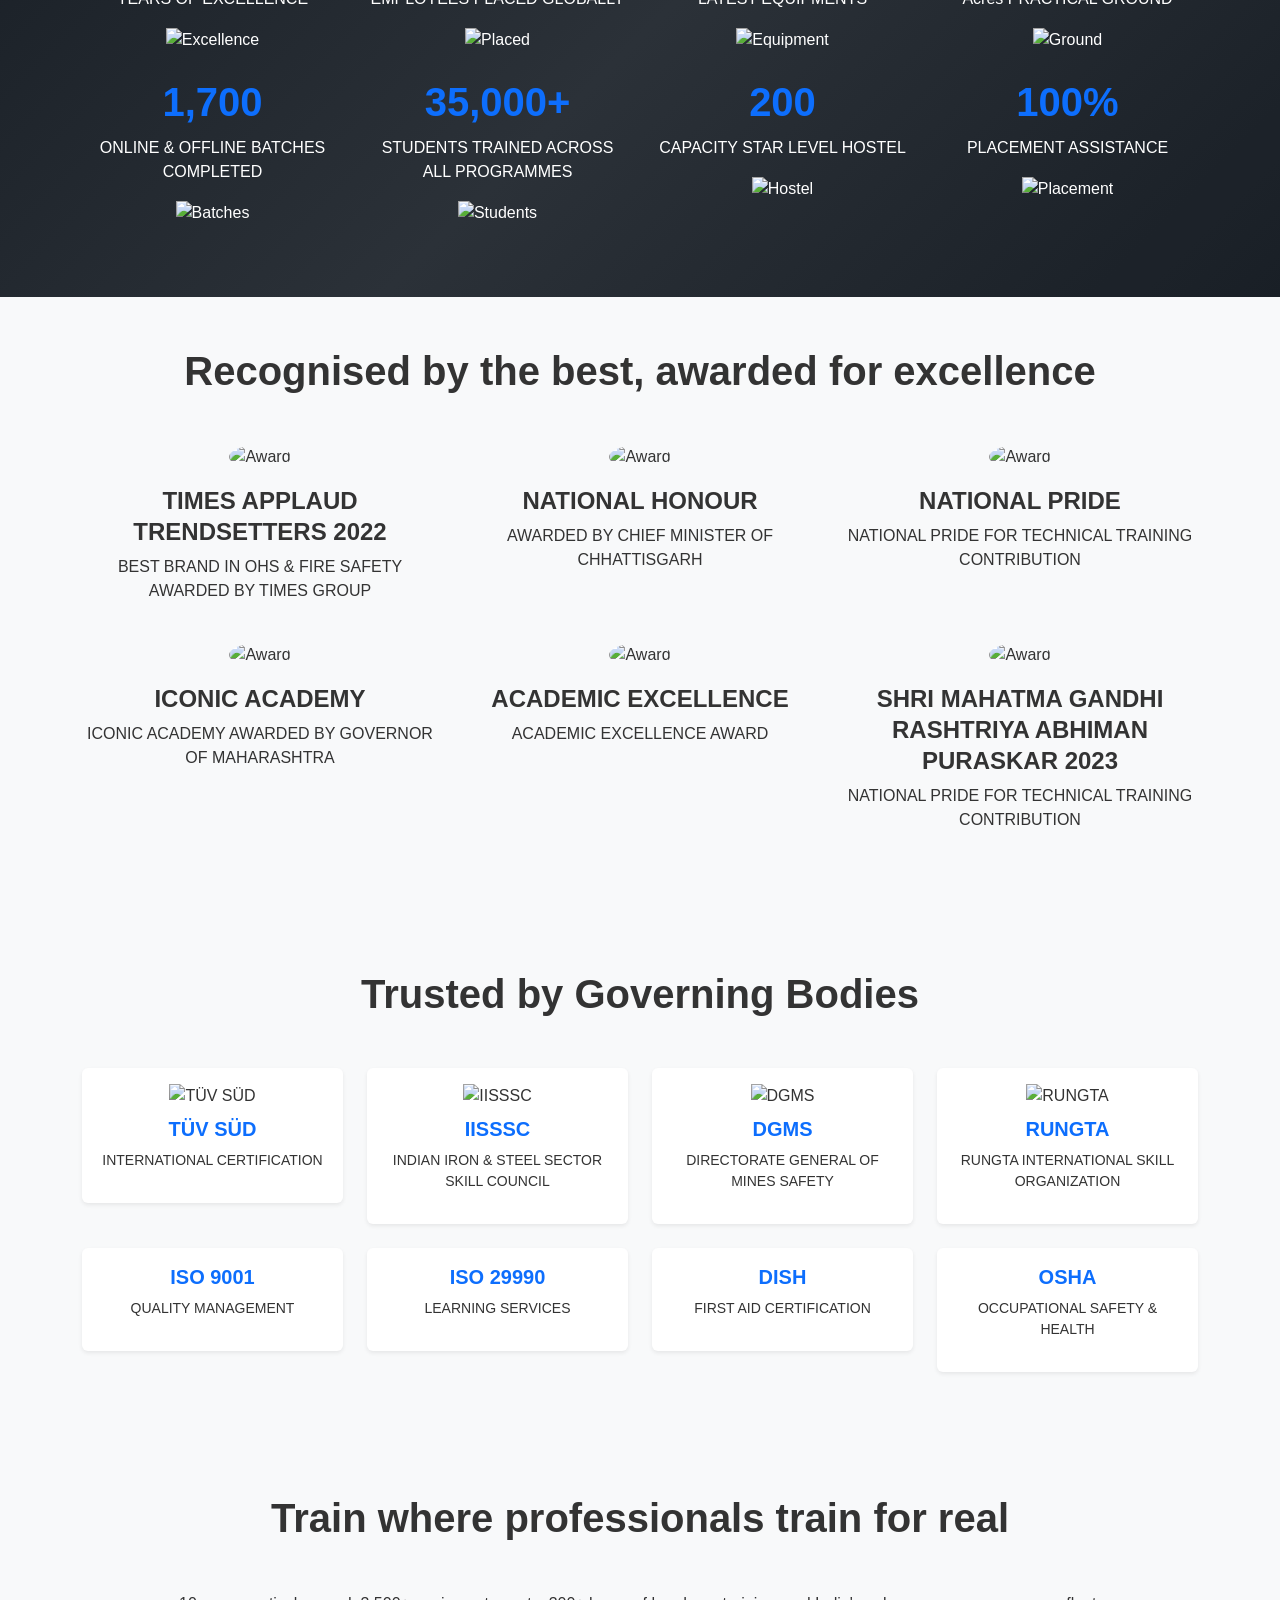
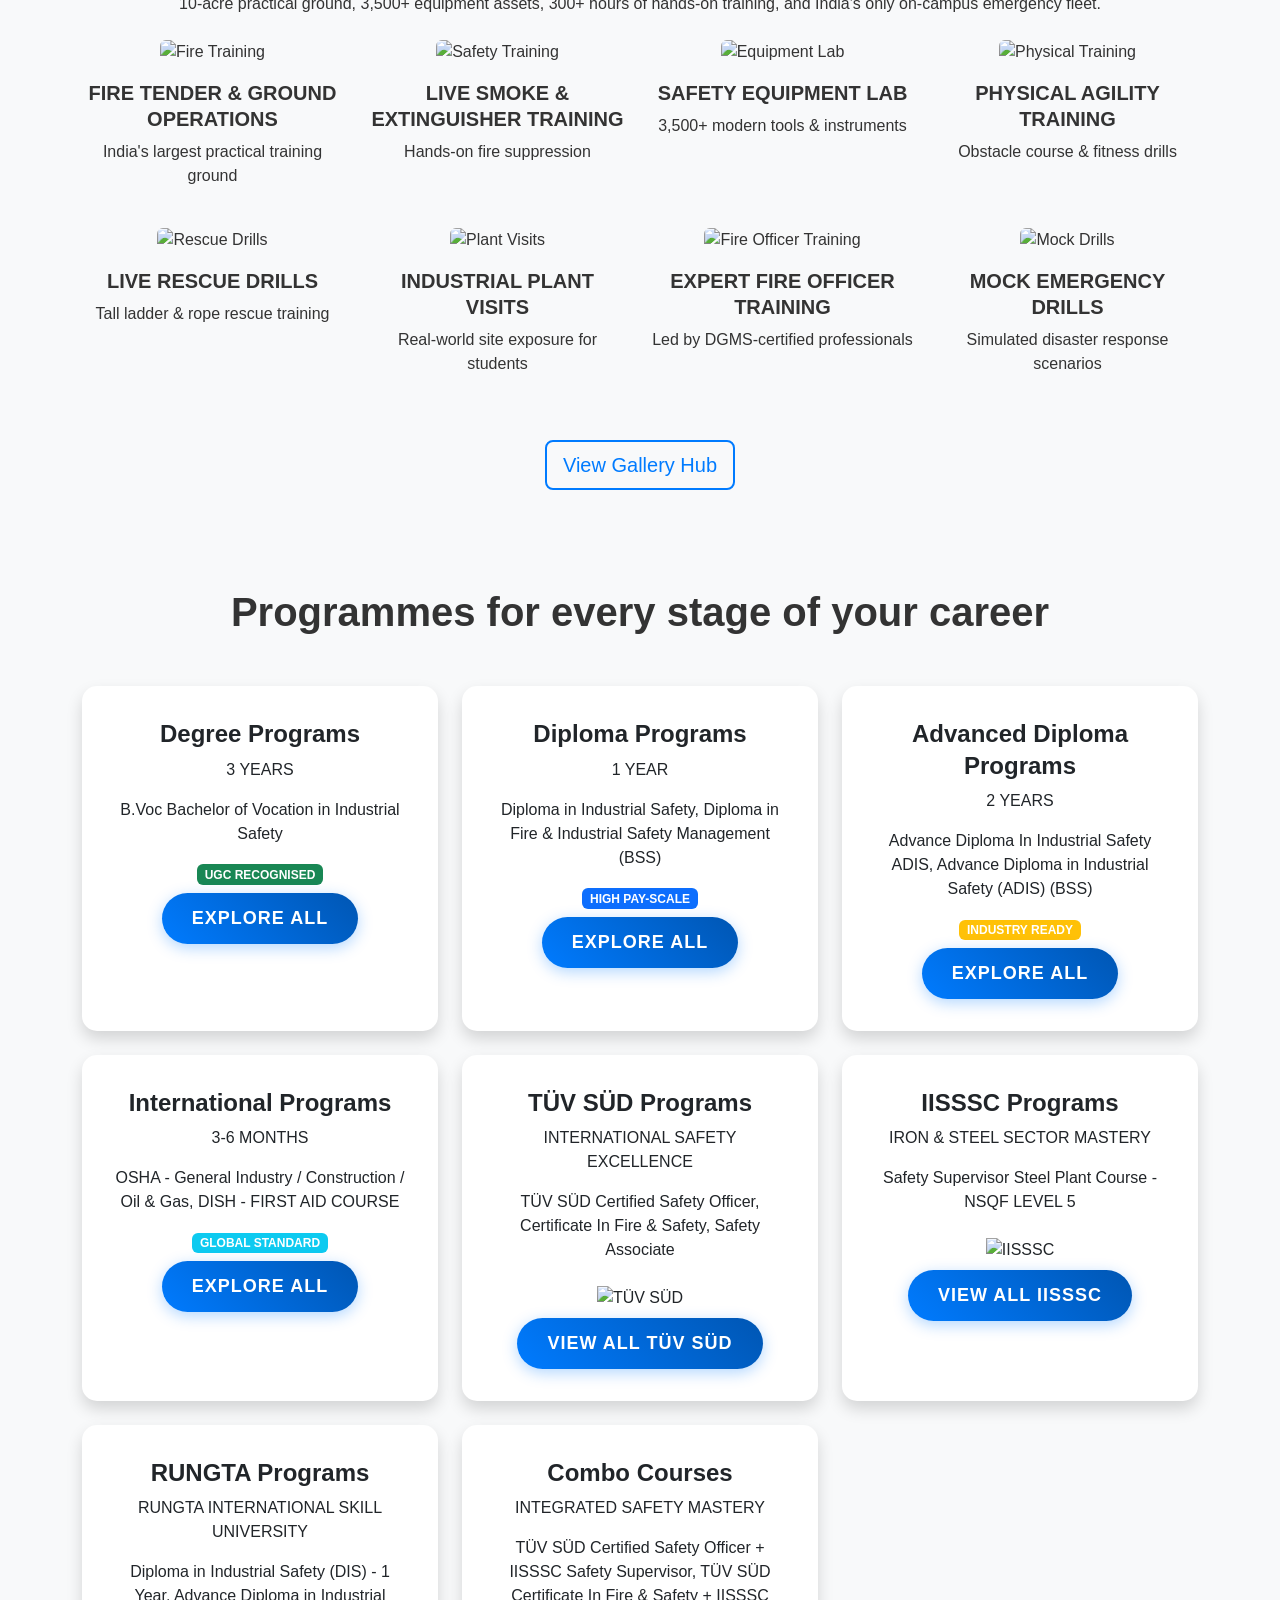
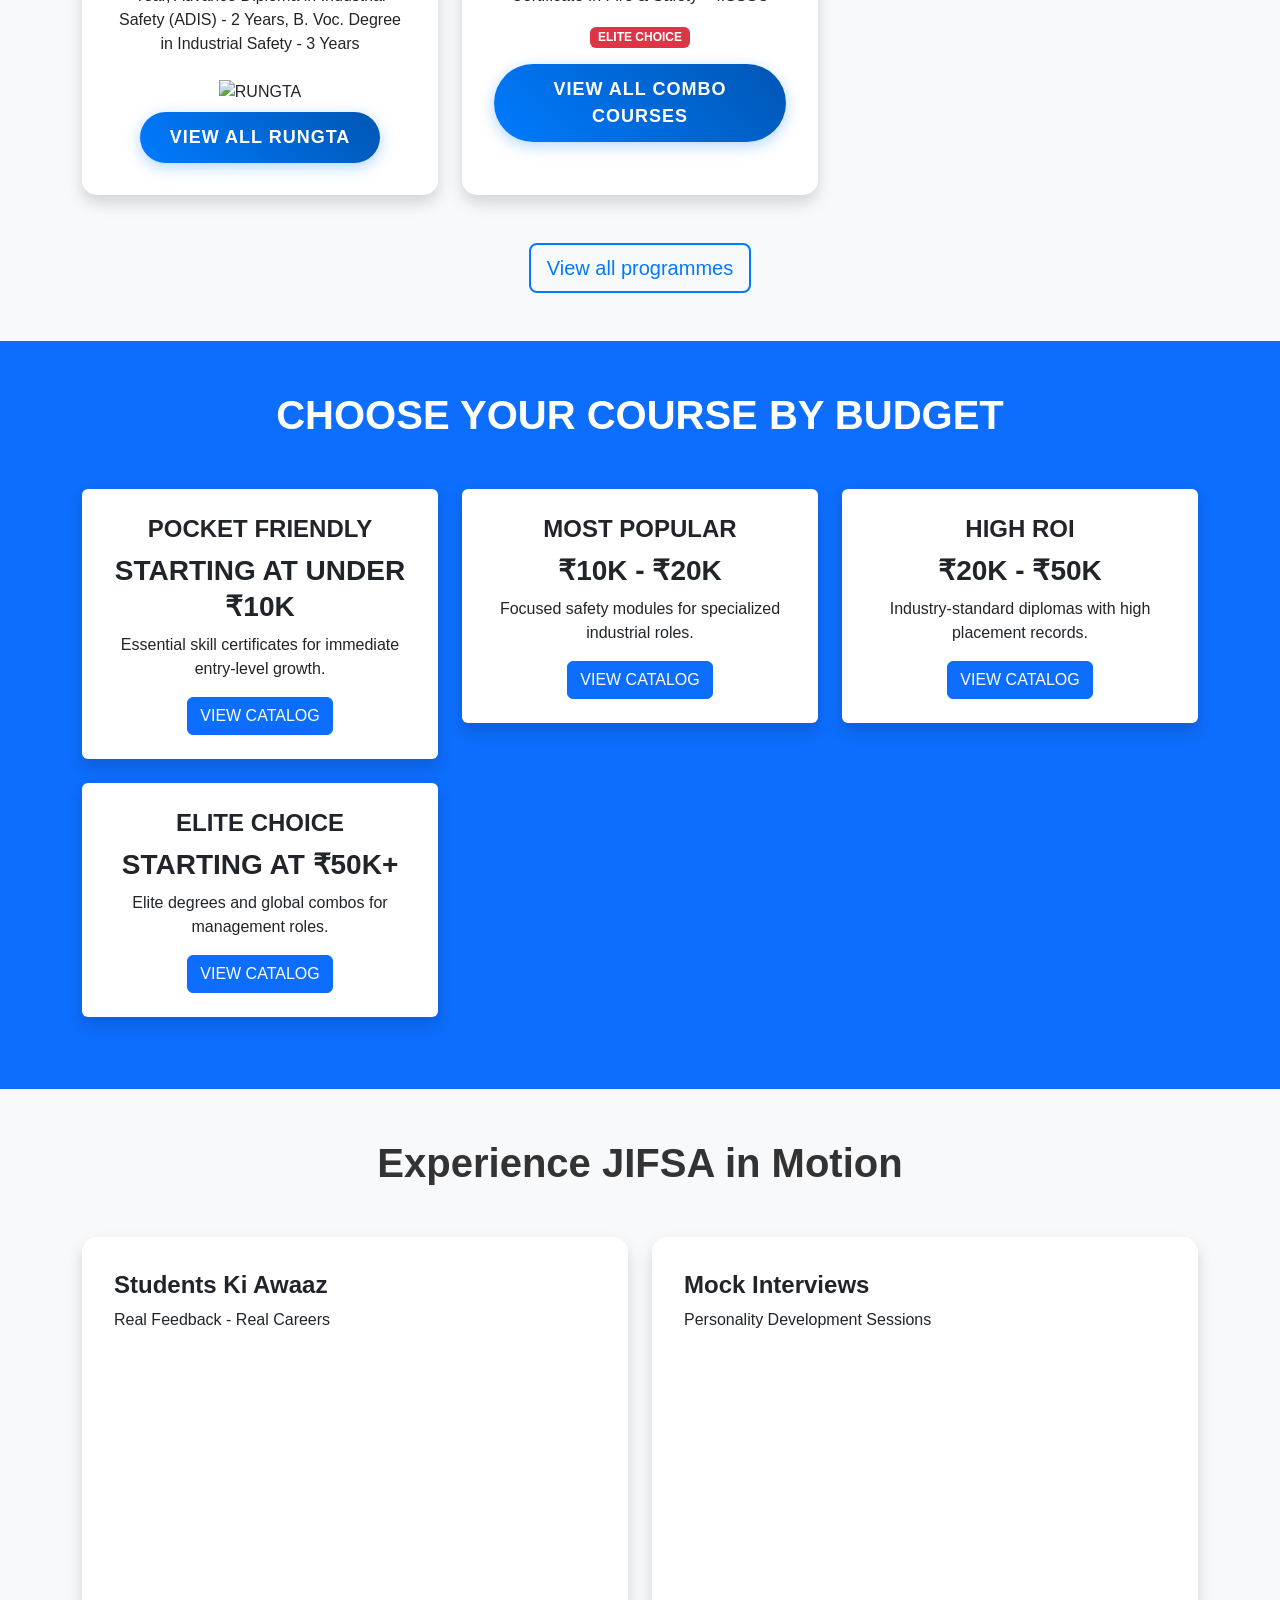
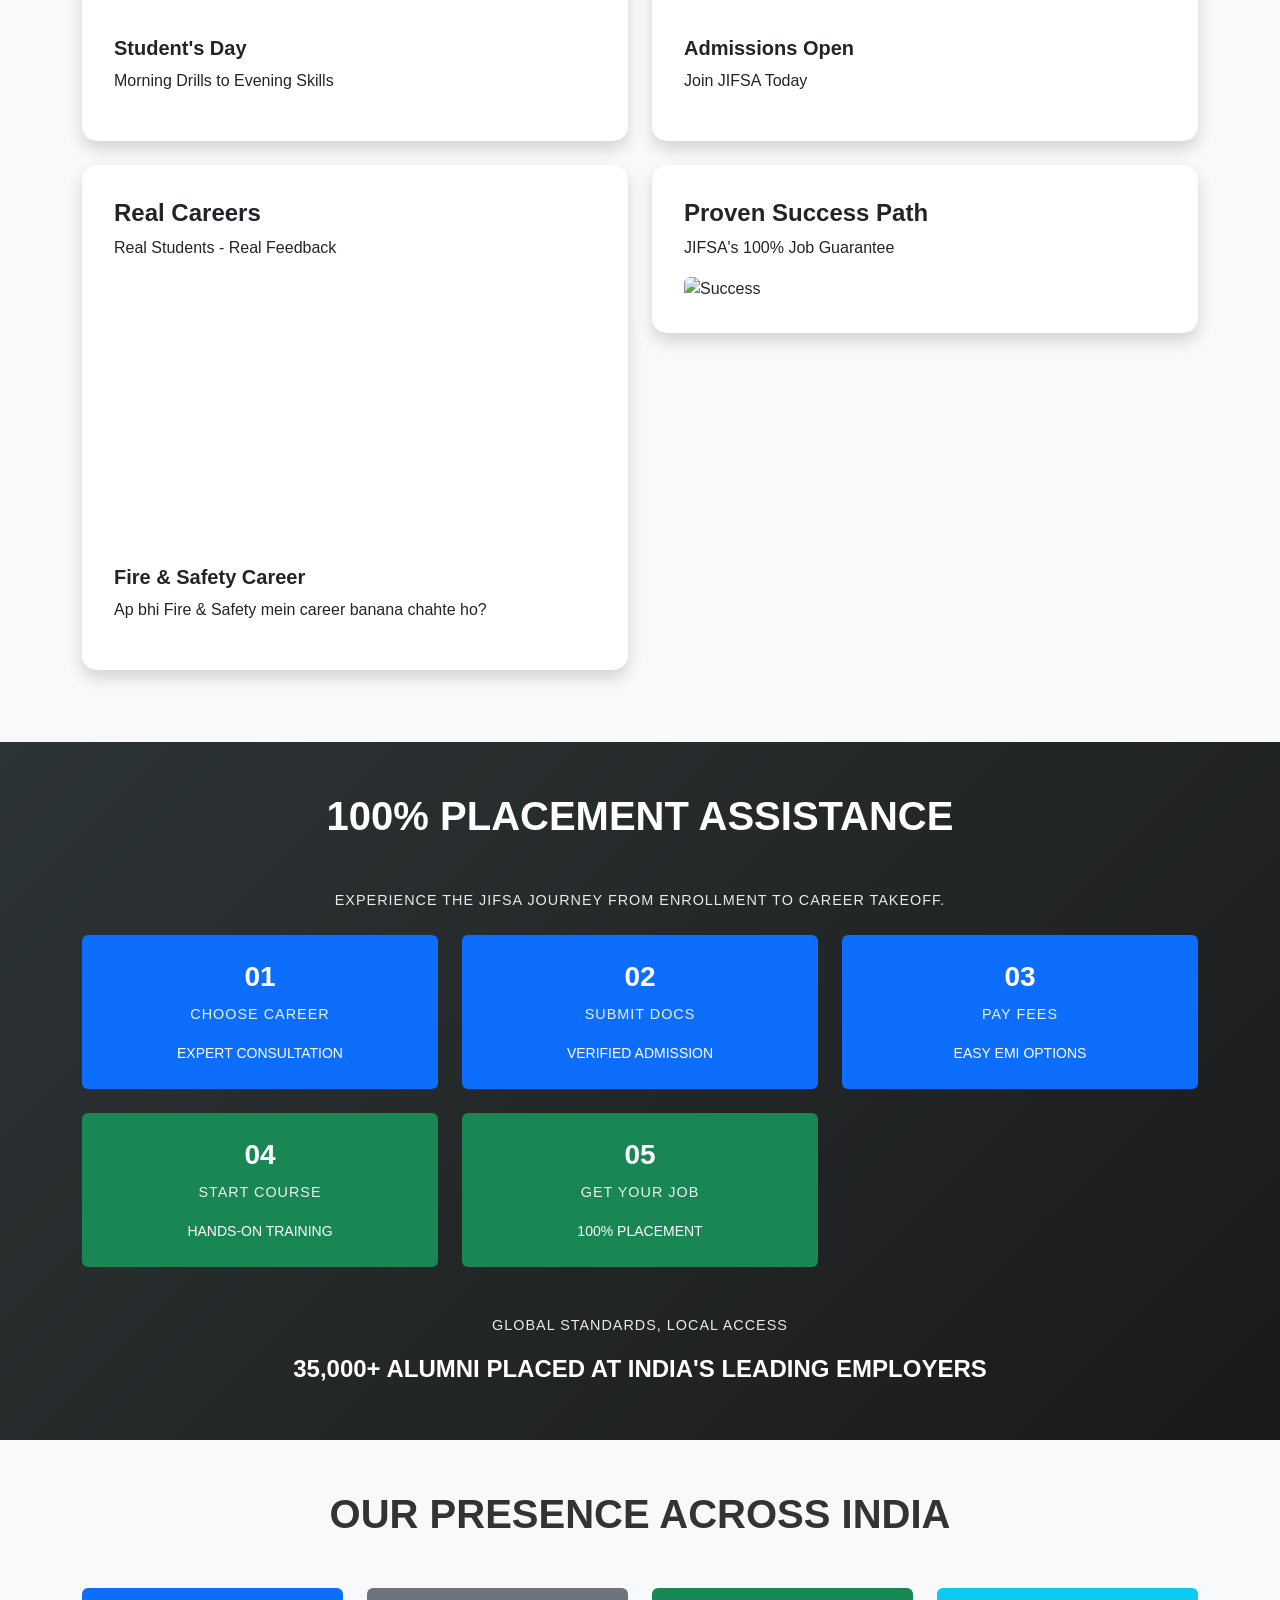
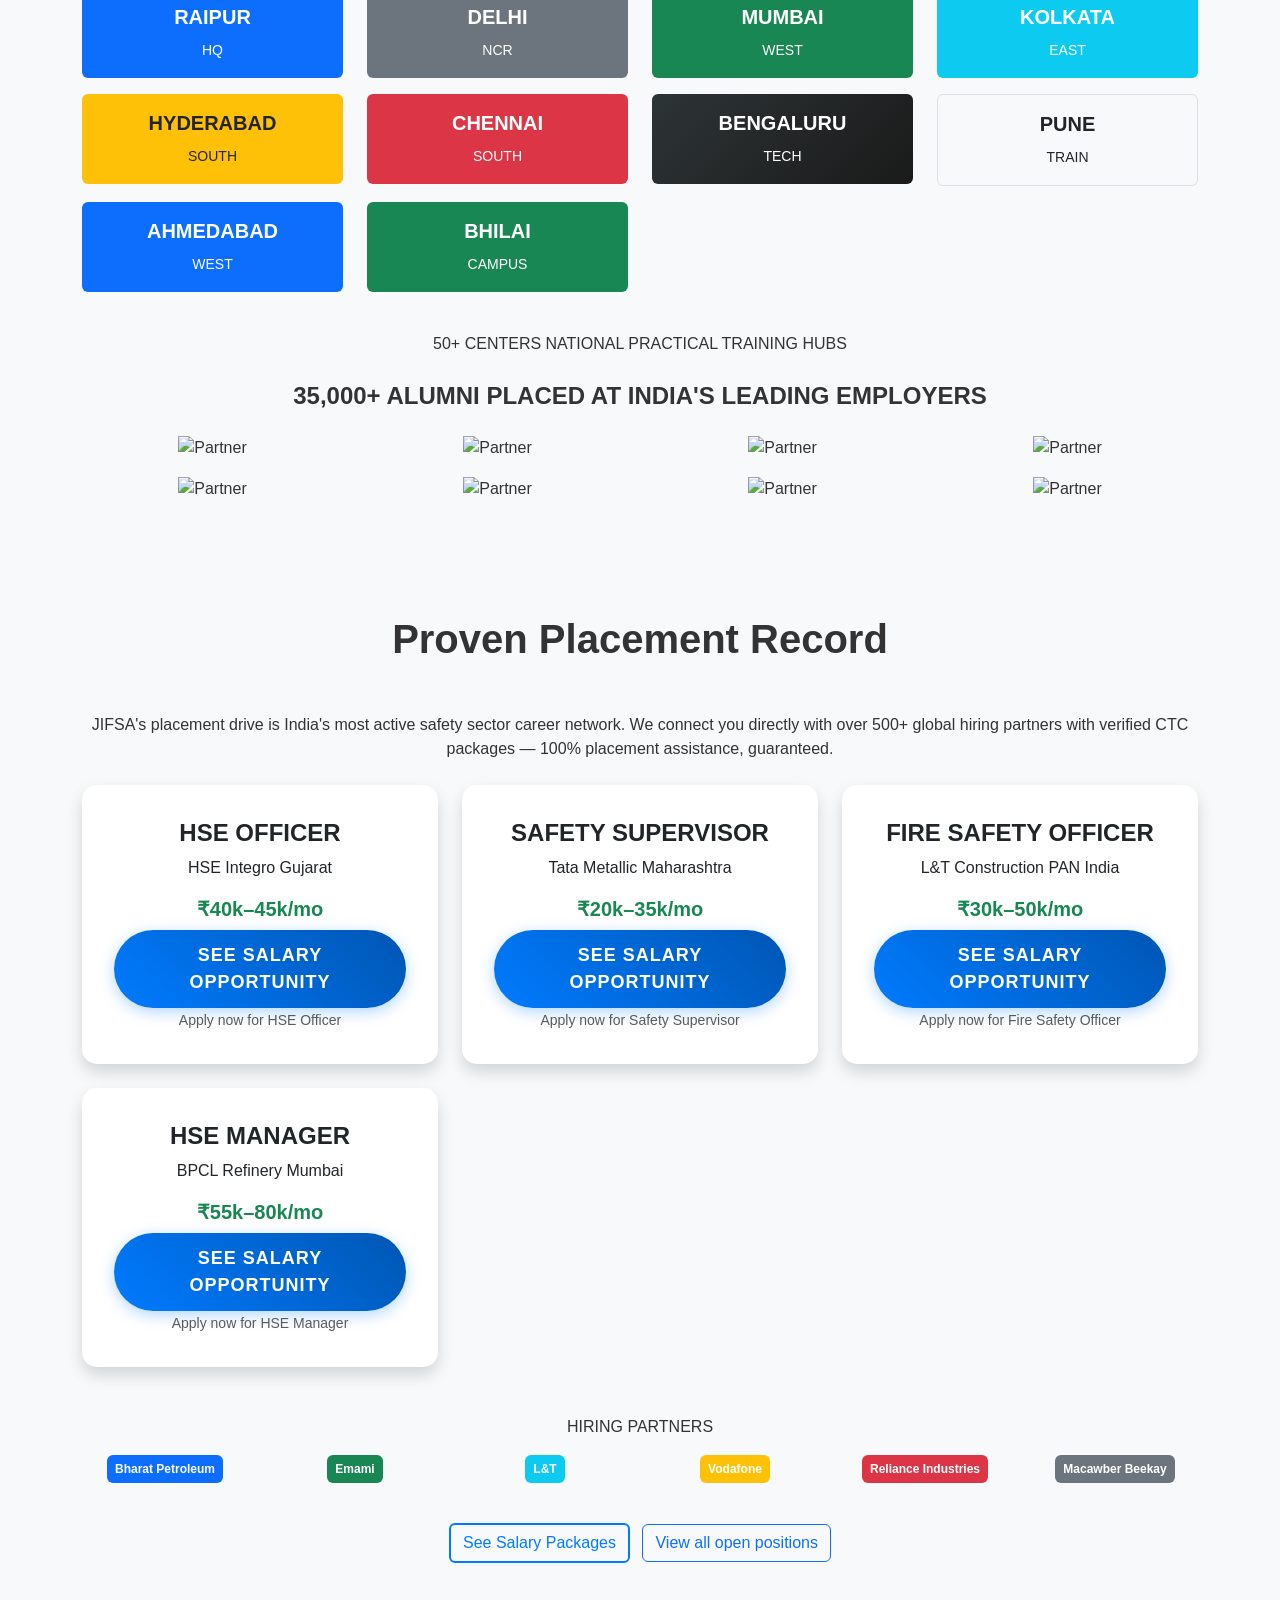
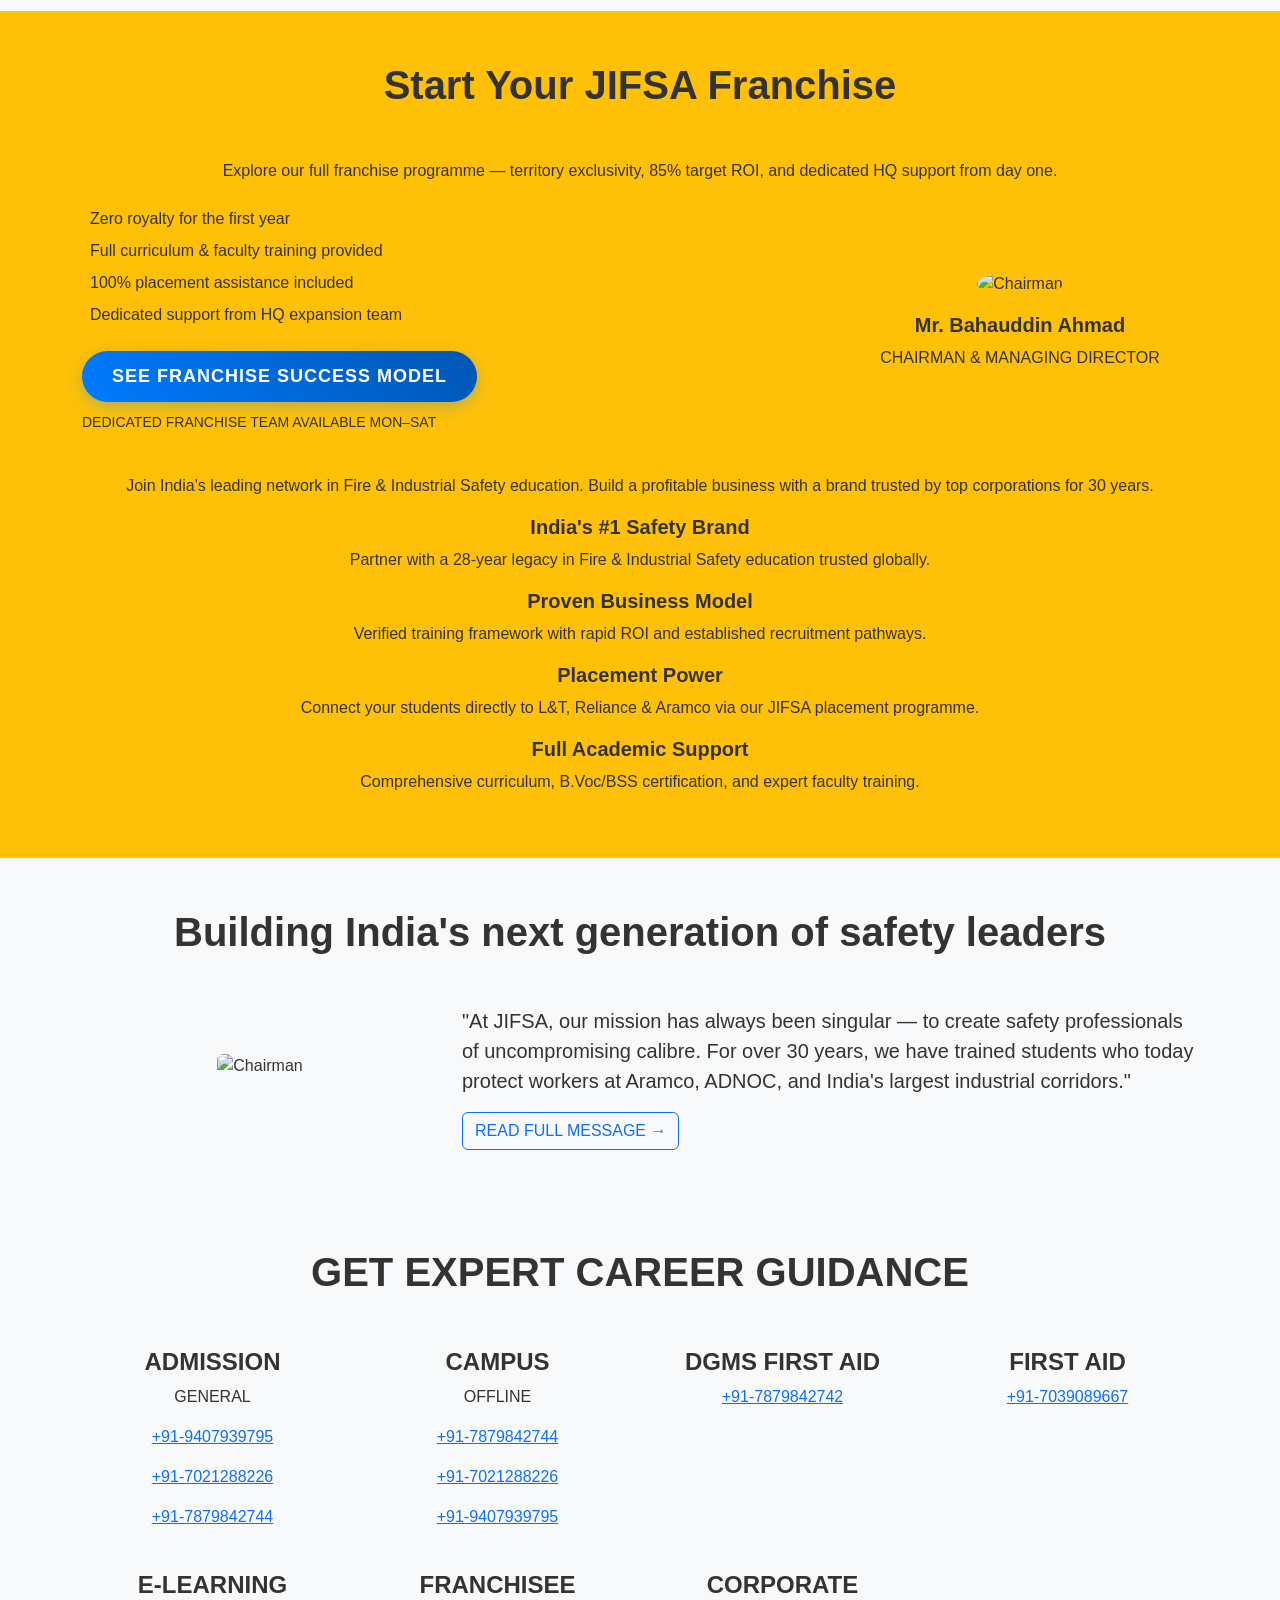
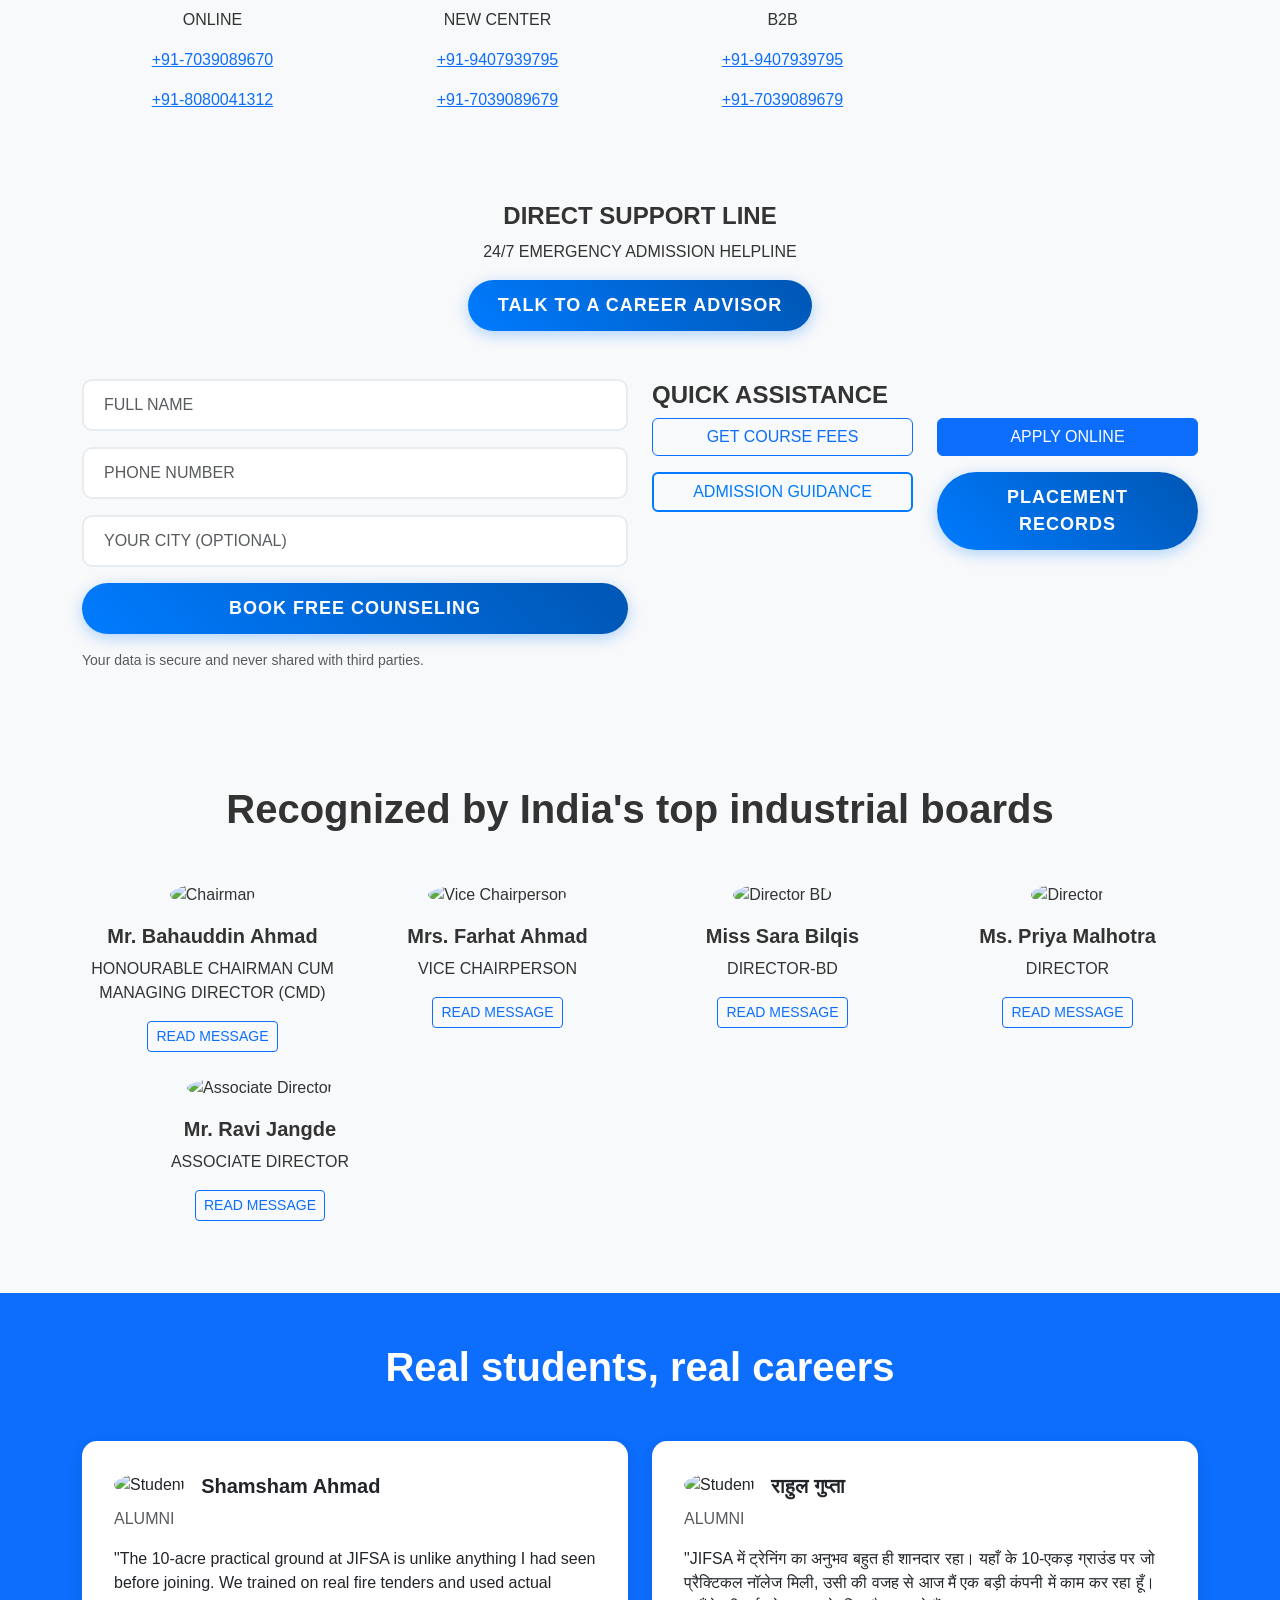
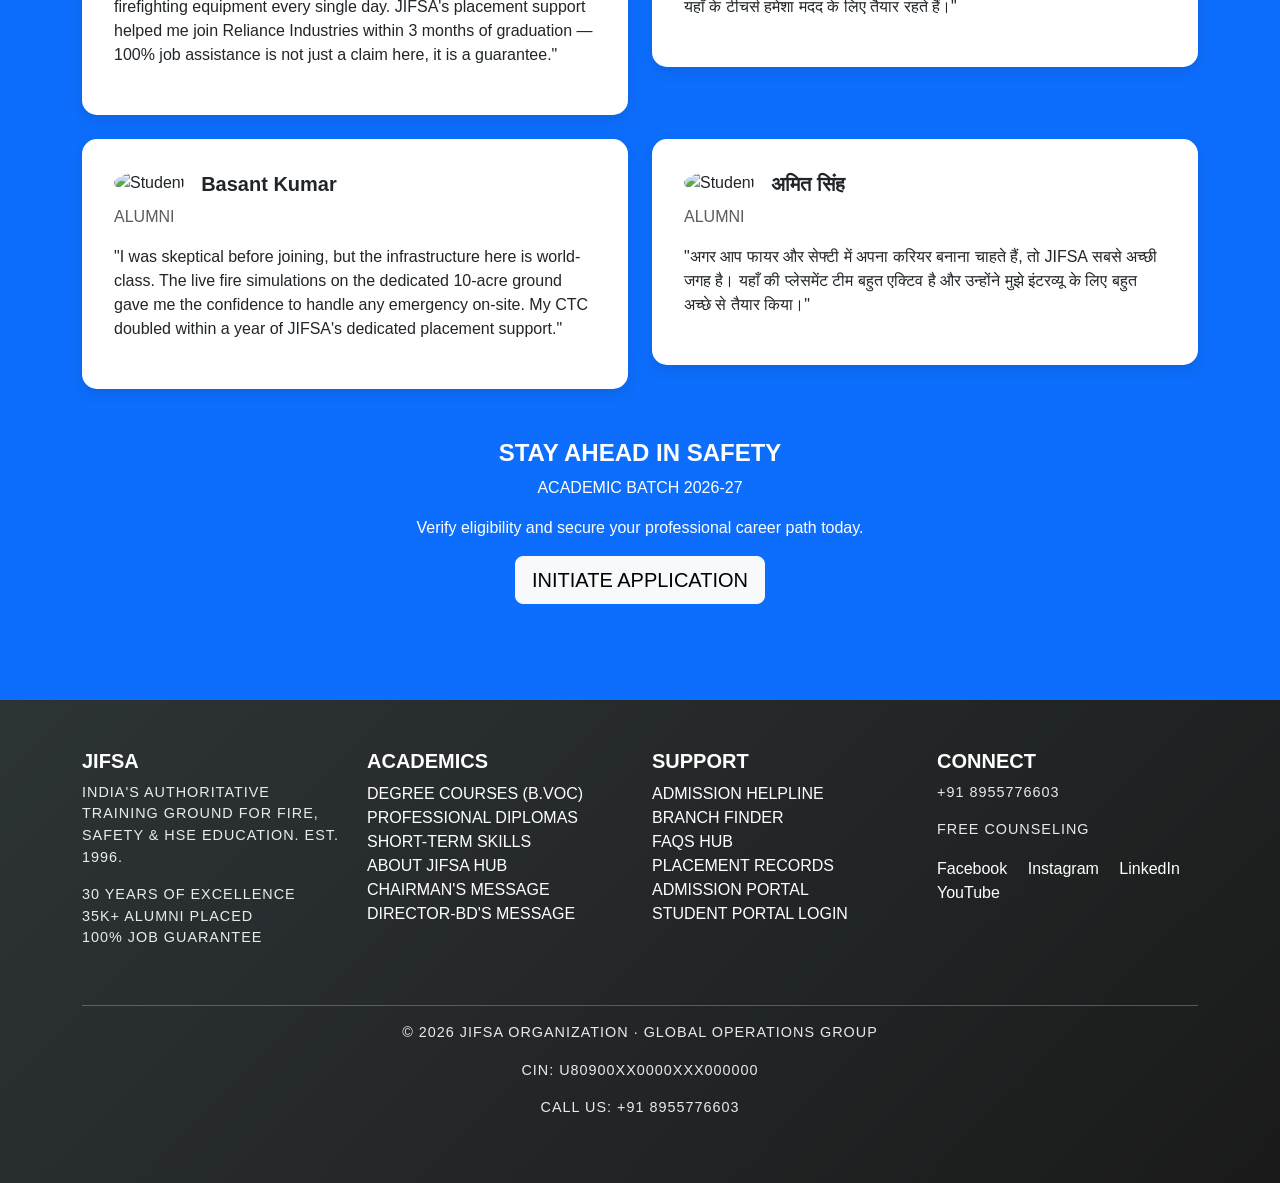
==== commit ce055a1d: "Deploy website updates for GitHub Pages preview" ====
--- a/index.html
+++ b/index.html
@@ -57,29 +57,49 @@
 </section>
 
 <!-- Legacy in Numbers -->
-<section class="py-5 bg-dark text-white">
+<section class="py-5 legacy-bg text-white">
   <div class="container">
     <h2 class="text-center mb-5">30 Years of Legacy in Numbers</h2>
     <div class="row text-center">
-      <div class="col-md-3">
+      <div class="col-md-3 mb-4">
         <h1 class="fw-bold text-primary">30+</h1>
         <p>YEARS OF EXCELLENCE</p>
-        <img src="https://images.unsplash.com/photo-1567427018141-0584cfcbf1b8?w=100&h=100&fit=crop&crop=center" alt="Excellence" height="50">
-      </div>
-      <div class="col-md-3">
+        <img src="https://images.unsplash.com/photo-1567427018141-0584cfcbf1b8?w=100&h=100&fit=crop&crop=center" alt="Excellence" height="100">
+      </div>
+      <div class="col-md-3 mb-4">
         <h1 class="fw-bold text-primary">35,000+</h1>
         <p>EMPLOYEES PLACED GLOBALLY</p>
-        <img src="https://images.unsplash.com/photo-1521737711867-e3b97375f902?w=100&h=100&fit=crop&crop=center" alt="Placed" height="50">
-      </div>
-      <div class="col-md-3">
+        <img src="https://images.unsplash.com/photo-1521737711867-e3b97375f902?w=100&h=100&fit=crop&crop=center" alt="Placed" height="100">
+      </div>
+      <div class="col-md-3 mb-4">
         <h1 class="fw-bold text-primary">3,500+</h1>
         <p>LATEST EQUIPMENTS</p>
-        <img src="https://images.unsplash.com/photo-1581092921461-eab62e97a780?w=100&h=100&fit=crop&crop=center" alt="Equipment" height="50">
-      </div>
-      <div class="col-md-3">
+        <img src="https://images.unsplash.com/photo-1581092921461-eab62e97a780?w=100&h=100&fit=crop&crop=center" alt="Equipment" height="100">
+      </div>
+      <div class="col-md-3 mb-4">
         <h1 class="fw-bold text-primary">10</h1>
         <p>Acres PRACTICAL GROUND</p>
-        <img src="https://images.unsplash.com/photo-1578662996442-48f60103fc96?w=100&h=100&fit=crop&crop=center" alt="Ground" height="50">
+        <img src="https://images.unsplash.com/photo-1578662996442-48f60103fc96?w=100&h=100&fit=crop&crop=center" alt="Ground" height="100">
+      </div>
+      <div class="col-md-3 mb-4">
+        <h1 class="fw-bold text-primary">1,700</h1>
+        <p>ONLINE & OFFLINE BATCHES COMPLETED</p>
+        <img src="https://images.unsplash.com/photo-1507003211169-0a1dd7228f2d?w=100&h=100&fit=crop&crop=center" alt="Batches" height="100">
+      </div>
+      <div class="col-md-3 mb-4">
+        <h1 class="fw-bold text-primary">35,000+</h1>
+        <p>STUDENTS TRAINED ACROSS ALL PROGRAMMES</p>
+        <img src="https://images.unsplash.com/photo-1522202176988-66273c2fd55f?w=100&h=100&fit=crop&crop=center" alt="Students" height="100">
+      </div>
+      <div class="col-md-3 mb-4">
+        <h1 class="fw-bold text-primary">200</h1>
+        <p>CAPACITY STAR LEVEL HOSTEL</p>
+        <img src="https://images.unsplash.com/photo-1555854877-bab0e564b8d5?w=100&h=100&fit=crop&crop=center" alt="Hostel" height="100">
+      </div>
+      <div class="col-md-3 mb-4">
+        <h1 class="fw-bold text-primary">100%</h1>
+        <p>PLACEMENT ASSISTANCE</p>
+        <img src="https://images.unsplash.com/photo-1552664730-d307ca884978?w=100&h=100&fit=crop&crop=center" alt="Placement" height="100">
       </div>
     </div>
   </div>
@@ -90,21 +110,36 @@
   <div class="container">
     <h2 class="text-center mb-5">Recognised by the best, awarded for excellence</h2>
     <div class="row">
-      <div class="col-md-4 text-center">
+      <div class="col-md-4 text-center mb-4">
         <img src="https://images.unsplash.com/photo-1567427018141-0584cfcbf1b8?w=150&h=150&fit=crop&crop=center" alt="Award" class="img-fluid mb-3 rounded-circle">
         <h4>TIMES APPLAUD TRENDSETTERS 2022</h4>
         <p>BEST BRAND IN OHS & FIRE SAFETY AWARDED BY TIMES GROUP</p>
       </div>
-      <div class="col-md-4 text-center">
+      <div class="col-md-4 text-center mb-4">
         <img src="https://images.unsplash.com/photo-1552664730-d307ca884978?w=150&h=150&fit=crop&crop=center" alt="Award" class="img-fluid mb-3 rounded-circle">
         <h4>NATIONAL HONOUR</h4>
         <p>AWARDED BY CHIEF MINISTER OF CHHATTISGARH</p>
       </div>
-      <div class="col-md-4 text-center">
+      <div class="col-md-4 text-center mb-4">
         <img src="https://images.unsplash.com/photo-1560472354-b33ff0c44a43?w=150&h=150&fit=crop&crop=center" alt="Award" class="img-fluid mb-3 rounded-circle">
         <h4>NATIONAL PRIDE</h4>
         <p>NATIONAL PRIDE FOR TECHNICAL TRAINING CONTRIBUTION</p>
       </div>
+      <div class="col-md-4 text-center mb-4">
+        <img src="https://images.unsplash.com/photo-1507003211169-0a1dd7228f2d?w=150&h=150&fit=crop&crop=center" alt="Award" class="img-fluid mb-3 rounded-circle">
+        <h4>ICONIC ACADEMY</h4>
+        <p>ICONIC ACADEMY AWARDED BY GOVERNOR OF MAHARASHTRA</p>
+      </div>
+      <div class="col-md-4 text-center mb-4">
+        <img src="https://images.unsplash.com/photo-1522202176988-66273c2fd55f?w=150&h=150&fit=crop&crop=center" alt="Award" class="img-fluid mb-3 rounded-circle">
+        <h4>ACADEMIC EXCELLENCE</h4>
+        <p>ACADEMIC EXCELLENCE AWARD</p>
+      </div>
+      <div class="col-md-4 text-center mb-4">
+        <img src="https://images.unsplash.com/photo-1555854877-bab0e564b8d5?w=150&h=150&fit=crop&crop=center" alt="Award" class="img-fluid mb-3 rounded-circle">
+        <h4>SHRI MAHATMA GANDHI RASHTRIYA ABHIMAN PURASKAR 2023</h4>
+        <p>NATIONAL PRIDE FOR TECHNICAL TRAINING CONTRIBUTION</p>
+      </div>
     </div>
   </div>
 </section>
@@ -114,30 +149,58 @@
   <div class="container">
     <h2 class="text-center mb-5">Trusted by Governing Bodies</h2>
     <div class="row text-center">
-      <div class="col-md-3">
+      <div class="col-md-3 mb-4">
         <div class="bg-white p-3 rounded shadow-sm">
+          <img src="https://images.unsplash.com/photo-1507003211169-0a1dd7228f2d?w=50&h=50&fit=crop&crop=center" alt="TÜV SÜD" class="mb-2">
           <h5 class="text-primary">TÜV SÜD</h5>
           <p class="small">INTERNATIONAL CERTIFICATION</p>
         </div>
       </div>
-      <div class="col-md-3">
+      <div class="col-md-3 mb-4">
         <div class="bg-white p-3 rounded shadow-sm">
+          <img src="https://images.unsplash.com/photo-1522202176988-66273c2fd55f?w=50&h=50&fit=crop&crop=center" alt="IISSSC" class="mb-2">
           <h5 class="text-primary">IISSSC</h5>
-          <p class="small">INDIAN IRON & STEEL COUNCIL</p>
-        </div>
-      </div>
-      <div class="col-md-3">
+          <p class="small">INDIAN IRON & STEEL SECTOR SKILL COUNCIL</p>
+        </div>
+      </div>
+      <div class="col-md-3 mb-4">
         <div class="bg-white p-3 rounded shadow-sm">
+          <img src="https://images.unsplash.com/photo-1555854877-bab0e564b8d5?w=50&h=50&fit=crop&crop=center" alt="DGMS" class="mb-2">
           <h5 class="text-primary">DGMS</h5>
-          <p class="small">MINES SAFETY BOARD</p>
-        </div>
-      </div>
-      <div class="col-md-3">
+          <p class="small">DIRECTORATE GENERAL OF MINES SAFETY</p>
+        </div>
+      </div>
+      <div class="col-md-3 mb-4">
+        <div class="bg-white p-3 rounded shadow-sm">
+          <img src="https://images.unsplash.com/photo-1567427018141-0584cfcbf1b8?w=50&h=50&fit=crop&crop=center" alt="RUNGTA" class="mb-2">
+          <h5 class="text-primary">RUNGTA</h5>
+          <p class="small">RUNGTA INTERNATIONAL SKILL ORGANIZATION</p>
+        </div>
+      </div>
+      <div class="col-md-3 mb-4">
         <div class="bg-white p-3 rounded shadow-sm">
           <h5 class="text-primary">ISO 9001</h5>
           <p class="small">QUALITY MANAGEMENT</p>
         </div>
       </div>
+      <div class="col-md-3 mb-4">
+        <div class="bg-white p-3 rounded shadow-sm">
+          <h5 class="text-primary">ISO 29990</h5>
+          <p class="small">LEARNING SERVICES</p>
+        </div>
+      </div>
+      <div class="col-md-3 mb-4">
+        <div class="bg-white p-3 rounded shadow-sm">
+          <h5 class="text-primary">DISH</h5>
+          <p class="small">FIRST AID CERTIFICATION</p>
+        </div>
+      </div>
+      <div class="col-md-3 mb-4">
+        <div class="bg-white p-3 rounded shadow-sm">
+          <h5 class="text-primary">OSHA</h5>
+          <p class="small">OCCUPATIONAL SAFETY & HEALTH</p>
+        </div>
+      </div>
     </div>
   </div>
 </section>
@@ -148,26 +211,49 @@
     <h2 class="text-center mb-5">Train where professionals train for real</h2>
     <p class="text-center mb-4">10-acre practical ground, 3,500+ equipment assets, 300+ hours of hands-on training, and India's only on-campus emergency fleet.</p>
     <div class="row">
-      <div class="col-md-3 text-center">
+      <div class="col-md-3 text-center mb-4">
         <img src="https://images.unsplash.com/photo-1558618666-fcd25c85cd64?w=300&h=200&fit=crop&crop=center" alt="Fire Training" class="img-fluid mb-3 rounded">
         <h5>FIRE TENDER & GROUND OPERATIONS</h5>
         <p>India's largest practical training ground</p>
       </div>
-      <div class="col-md-3 text-center">
+      <div class="col-md-3 text-center mb-4">
         <img src="https://images.unsplash.com/photo-1584464491033-06628f3a6b7b?w=300&h=200&fit=crop&crop=center" alt="Safety Training" class="img-fluid mb-3 rounded">
         <h5>LIVE SMOKE & EXTINGUISHER TRAINING</h5>
         <p>Hands-on fire suppression</p>
       </div>
-      <div class="col-md-3 text-center">
+      <div class="col-md-3 text-center mb-4">
         <img src="https://images.unsplash.com/photo-1581092921461-eab62e97a780?w=300&h=200&fit=crop&crop=center" alt="Equipment Lab" class="img-fluid mb-3 rounded">
         <h5>SAFETY EQUIPMENT LAB</h5>
         <p>3,500+ modern tools & instruments</p>
       </div>
-      <div class="col-md-3 text-center">
+      <div class="col-md-3 text-center mb-4">
         <img src="https://images.unsplash.com/photo-1571019613454-1cb2f99b2d8b?w=300&h=200&fit=crop&crop=center" alt="Physical Training" class="img-fluid mb-3 rounded">
         <h5>PHYSICAL AGILITY TRAINING</h5>
         <p>Obstacle course & fitness drills</p>
       </div>
+      <div class="col-md-3 text-center mb-4">
+        <img src="https://images.unsplash.com/photo-1504384308090-c894fdcc538d?w=300&h=200&fit=crop&crop=center" alt="Rescue Drills" class="img-fluid mb-3 rounded">
+        <h5>LIVE RESCUE DRILLS</h5>
+        <p>Tall ladder & rope rescue training</p>
+      </div>
+      <div class="col-md-3 text-center mb-4">
+        <img src="https://images.unsplash.com/photo-1552664730-d307ca884978?w=300&h=200&fit=crop&crop=center" alt="Plant Visits" class="img-fluid mb-3 rounded">
+        <h5>INDUSTRIAL PLANT VISITS</h5>
+        <p>Real-world site exposure for students</p>
+      </div>
+      <div class="col-md-3 text-center mb-4">
+        <img src="https://images.unsplash.com/photo-1560472354-b33ff0c44a43?w=300&h=200&fit=crop&crop=center" alt="Fire Officer Training" class="img-fluid mb-3 rounded">
+        <h5>EXPERT FIRE OFFICER TRAINING</h5>
+        <p>Led by DGMS-certified professionals</p>
+      </div>
+      <div class="col-md-3 text-center mb-4">
+        <img src="https://images.unsplash.com/photo-1522202176988-66273c2fd55f?w=300&h=200&fit=crop&crop=center" alt="Mock Drills" class="img-fluid mb-3 rounded">
+        <h5>MOCK EMERGENCY DRILLS</h5>
+        <p>Simulated disaster response scenarios</p>
+      </div>
+    </div>
+    <div class="text-center mt-4">
+      <a href="#contact" class="btn btn-outline-danger btn-lg">View Gallery Hub</a>
     </div>
   </div>
 </section>
@@ -183,6 +269,7 @@
             <h4>Degree Programs</h4>
             <p>3 YEARS</p>
             <p>B.Voc Bachelor of Vocation in Industrial Safety</p>
+            <span class="badge bg-success mb-2">UGC RECOGNISED</span>
             <a href="#contact" class="btn btn-danger">EXPLORE ALL</a>
           </div>
         </div>
@@ -192,7 +279,8 @@
           <div class="card-body">
             <h4>Diploma Programs</h4>
             <p>1 YEAR</p>
-            <p>Diploma in Industrial Safety</p>
+            <p>Diploma in Industrial Safety, Diploma in Fire & Industrial Safety Management (BSS)</p>
+            <span class="badge bg-primary mb-2">HIGH PAY-SCALE</span>
             <a href="#contact" class="btn btn-danger">EXPLORE ALL</a>
           </div>
         </div>
@@ -202,14 +290,168 @@
           <div class="card-body">
             <h4>Advanced Diploma Programs</h4>
             <p>2 YEARS</p>
-            <p>Advance Diploma In Industrial Safety</p>
+            <p>Advance Diploma In Industrial Safety ADIS, Advance Diploma in Industrial Safety (ADIS) (BSS)</p>
+            <span class="badge bg-warning mb-2">INDUSTRY READY</span>
             <a href="#contact" class="btn btn-danger">EXPLORE ALL</a>
+          </div>
+        </div>
+      </div>
+      <div class="col-md-4 text-center mb-4">
+        <div class="card shadow h-100">
+          <div class="card-body">
+            <h4>International Programs</h4>
+            <p>3-6 MONTHS</p>
+            <p>OSHA - General Industry / Construction / Oil & Gas, DISH - FIRST AID COURSE</p>
+            <span class="badge bg-info mb-2">GLOBAL STANDARD</span>
+            <a href="#contact" class="btn btn-danger">EXPLORE ALL</a>
+          </div>
+        </div>
+      </div>
+      <div class="col-md-4 text-center mb-4">
+        <div class="card shadow h-100">
+          <div class="card-body">
+            <h4>TÜV SÜD Programs</h4>
+            <p>INTERNATIONAL SAFETY EXCELLENCE</p>
+            <p>TÜV SÜD Certified Safety Officer, Certificate In Fire & Safety, Safety Associate</p>
+            <img src="https://images.unsplash.com/photo-1507003211169-0a1dd7228f2d?w=50&h=50&fit=crop&crop=center" alt="TÜV SÜD" class="mt-2">
+            <a href="#contact" class="btn btn-danger mt-2">VIEW ALL TÜV SÜD</a>
+          </div>
+        </div>
+      </div>
+      <div class="col-md-4 text-center mb-4">
+        <div class="card shadow h-100">
+          <div class="card-body">
+            <h4>IISSSC Programs</h4>
+            <p>IRON & STEEL SECTOR MASTERY</p>
+            <p>Safety Supervisor Steel Plant Course - NSQF LEVEL 5</p>
+            <img src="https://images.unsplash.com/photo-1522202176988-66273c2fd55f?w=50&h=50&fit=crop&crop=center" alt="IISSSC" class="mt-2">
+            <a href="#contact" class="btn btn-danger mt-2">VIEW ALL IISSSC</a>
+          </div>
+        </div>
+      </div>
+      <div class="col-md-4 text-center mb-4">
+        <div class="card shadow h-100">
+          <div class="card-body">
+            <h4>RUNGTA Programs</h4>
+            <p>RUNGTA INTERNATIONAL SKILL UNIVERSITY</p>
+            <p>Diploma in Industrial Safety (DIS) - 1 Year, Advance Diploma in Industrial Safety (ADIS) - 2 Years, B. Voc. Degree in Industrial Safety - 3 Years</p>
+            <img src="https://images.unsplash.com/photo-1555854877-bab0e564b8d5?w=50&h=50&fit=crop&crop=center" alt="RUNGTA" class="mt-2">
+            <a href="#contact" class="btn btn-danger mt-2">VIEW ALL RUNGTA</a>
+          </div>
+        </div>
+      </div>
+      <div class="col-md-4 text-center mb-4">
+        <div class="card shadow h-100">
+          <div class="card-body">
+            <h4>Combo Courses</h4>
+            <p>INTEGRATED SAFETY MASTERY</p>
+            <p>TÜV SÜD Certified Safety Officer + IISSSC Safety Supervisor, TÜV SÜD Certificate In Fire & Safety + IISSSC</p>
+            <span class="badge bg-danger mb-2">ELITE CHOICE</span>
+            <a href="#contact" class="btn btn-danger mt-2">VIEW ALL COMBO COURSES</a>
           </div>
         </div>
       </div>
     </div>
     <div class="text-center mt-4">
       <a href="#courses" class="btn btn-outline-danger btn-lg">View all programmes</a>
+    </div>
+  </div>
+</section>
+
+<!-- Course by Budget -->
+<section class="py-5 bg-primary text-white">
+  <div class="container">
+    <h2 class="text-center mb-5">CHOOSE YOUR COURSE BY BUDGET</h2>
+    <div class="row text-center">
+      <div class="col-md-4 mb-4">
+        <div class="bg-white text-dark p-4 rounded shadow">
+          <h4>POCKET FRIENDLY</h4>
+          <h3>STARTING AT UNDER ₹10K</h3>
+          <p>Essential skill certificates for immediate entry-level growth.</p>
+          <a href="#contact" class="btn btn-primary">VIEW CATALOG</a>
+        </div>
+      </div>
+      <div class="col-md-4 mb-4">
+        <div class="bg-white text-dark p-4 rounded shadow">
+          <h4>MOST POPULAR</h4>
+          <h3>₹10K - ₹20K</h3>
+          <p>Focused safety modules for specialized industrial roles.</p>
+          <a href="#contact" class="btn btn-primary">VIEW CATALOG</a>
+        </div>
+      </div>
+      <div class="col-md-4 mb-4">
+        <div class="bg-white text-dark p-4 rounded shadow">
+          <h4>HIGH ROI</h4>
+          <h3>₹20K - ₹50K</h3>
+          <p>Industry-standard diplomas with high placement records.</p>
+          <a href="#contact" class="btn btn-primary">VIEW CATALOG</a>
+        </div>
+      </div>
+      <div class="col-md-4 mb-4">
+        <div class="bg-white text-dark p-4 rounded shadow">
+          <h4>ELITE CHOICE</h4>
+          <h3>STARTING AT ₹50K+</h3>
+          <p>Elite degrees and global combos for management roles.</p>
+          <a href="#contact" class="btn btn-primary">VIEW CATALOG</a>
+        </div>
+      </div>
+    </div>
+  </div>
+</section>
+
+<!-- Experience JIFSA in Motion -->
+<section class="py-5 bg-light">
+  <div class="container">
+    <h2 class="text-center mb-5">Experience JIFSA in Motion</h2>
+    <div class="row">
+      <div class="col-md-6 mb-4">
+        <div class="card shadow">
+          <div class="card-body">
+            <h4>Students Ki Awaaz</h4>
+            <p>Real Feedback - Real Careers</p>
+            <div class="ratio ratio-16x9 mb-3">
+              <iframe src="https://www.youtube.com/embed/dQw4w9WgXcQ" title="Student's Day" allowfullscreen></iframe>
+            </div>
+            <h5>Student's Day</h5>
+            <p>Morning Drills to Evening Skills</p>
+          </div>
+        </div>
+      </div>
+      <div class="col-md-6 mb-4">
+        <div class="card shadow">
+          <div class="card-body">
+            <h4>Mock Interviews</h4>
+            <p>Personality Development Sessions</p>
+            <div class="ratio ratio-16x9 mb-3">
+              <iframe src="https://www.youtube.com/embed/dQw4w9WgXcQ" title="Mock Interviews" allowfullscreen></iframe>
+            </div>
+            <h5>Admissions Open</h5>
+            <p>Join JIFSA Today</p>
+          </div>
+        </div>
+      </div>
+      <div class="col-md-6 mb-4">
+        <div class="card shadow">
+          <div class="card-body">
+            <h4>Real Careers</h4>
+            <p>Real Students - Real Feedback</p>
+            <div class="ratio ratio-16x9 mb-3">
+              <iframe src="https://www.youtube.com/embed/dQw4w9WgXcQ" title="Real Careers" allowfullscreen></iframe>
+            </div>
+            <h5>Fire & Safety Career</h5>
+            <p>Ap bhi Fire & Safety mein career banana chahte ho?</p>
+          </div>
+        </div>
+      </div>
+      <div class="col-md-6 mb-4">
+        <div class="card shadow">
+          <div class="card-body">
+            <h4>Proven Success Path</h4>
+            <p>JIFSA's 100% Job Guarantee</p>
+            <img src="https://images.unsplash.com/photo-1522202176988-66273c2fd55f?w=400&h=225&fit=crop&crop=center" alt="Success" class="img-fluid rounded">
+          </div>
+        </div>
+      </div>
     </div>
   </div>
 </section>
@@ -220,20 +462,200 @@
     <h2 class="text-center mb-5">100% PLACEMENT ASSISTANCE</h2>
     <p class="text-center mb-4">EXPERIENCE THE JIFSA JOURNEY FROM ENROLLMENT TO CAREER TAKEOFF.</p>
     <div class="row text-center">
-      <div class="col-md-4">
-        <h3>01</h3>
-        <p>CHOOSE CAREER</p>
-        <small>EXPERT CONSULTATION</small>
-      </div>
-      <div class="col-md-4">
-        <h3>02</h3>
-        <p>SUBMIT DOCS</p>
-        <small>VERIFIED ADMISSION</small>
-      </div>
-      <div class="col-md-4">
-        <h3>03</h3>
-        <p>START COURSE</p>
-        <small>HANDS-ON TRAINING</small>
+      <div class="col-md-4 mb-4">
+        <div class="bg-primary p-4 rounded">
+          <h3>01</h3>
+          <p>CHOOSE CAREER</p>
+          <small>EXPERT CONSULTATION</small>
+        </div>
+      </div>
+      <div class="col-md-4 mb-4">
+        <div class="bg-primary p-4 rounded">
+          <h3>02</h3>
+          <p>SUBMIT DOCS</p>
+          <small>VERIFIED ADMISSION</small>
+        </div>
+      </div>
+      <div class="col-md-4 mb-4">
+        <div class="bg-primary p-4 rounded">
+          <h3>03</h3>
+          <p>PAY FEES</p>
+          <small>EASY EMI OPTIONS</small>
+        </div>
+      </div>
+      <div class="col-md-4 mb-4">
+        <div class="bg-success p-4 rounded">
+          <h3>04</h3>
+          <p>START COURSE</p>
+          <small>HANDS-ON TRAINING</small>
+        </div>
+      </div>
+      <div class="col-md-4 mb-4">
+        <div class="bg-success p-4 rounded">
+          <h3>05</h3>
+          <p>GET YOUR JOB</p>
+          <small>100% PLACEMENT</small>
+        </div>
+      </div>
+    </div>
+    <div class="text-center mt-4">
+      <p class="mb-3">GLOBAL STANDARDS, LOCAL ACCESS</p>
+      <h4>35,000+ ALUMNI PLACED AT INDIA'S LEADING EMPLOYERS</h4>
+    </div>
+  </div>
+</section>
+
+<!-- Presence Across India -->
+<section class="py-5">
+  <div class="container">
+    <h2 class="text-center mb-5">OUR PRESENCE ACROSS INDIA</h2>
+    <div class="row text-center mb-4">
+      <div class="col-md-3 mb-3"><div class="bg-primary text-white p-3 rounded"><h5>RAIPUR</h5><small>HQ</small></div></div>
+      <div class="col-md-3 mb-3"><div class="bg-secondary text-white p-3 rounded"><h5>DELHI</h5><small>NCR</small></div></div>
+      <div class="col-md-3 mb-3"><div class="bg-success text-white p-3 rounded"><h5>MUMBAI</h5><small>WEST</small></div></div>
+      <div class="col-md-3 mb-3"><div class="bg-info text-white p-3 rounded"><h5>KOLKATA</h5><small>EAST</small></div></div>
+      <div class="col-md-3 mb-3"><div class="bg-warning text-dark p-3 rounded"><h5>HYDERABAD</h5><small>SOUTH</small></div></div>
+      <div class="col-md-3 mb-3"><div class="bg-danger text-white p-3 rounded"><h5>CHENNAI</h5><small>SOUTH</small></div></div>
+      <div class="col-md-3 mb-3"><div class="bg-dark text-white p-3 rounded"><h5>BENGALURU</h5><small>TECH</small></div></div>
+      <div class="col-md-3 mb-3"><div class="bg-light text-dark p-3 rounded border"><h5>PUNE</h5><small>TRAIN</small></div></div>
+      <div class="col-md-3 mb-3"><div class="bg-primary text-white p-3 rounded"><h5>AHMEDABAD</h5><small>WEST</small></div></div>
+      <div class="col-md-3 mb-3"><div class="bg-success text-white p-3 rounded"><h5>BHILAI</h5><small>CAMPUS</small></div></div>
+    </div>
+    <p class="text-center mb-4">50+ CENTERS NATIONAL PRACTICAL TRAINING HUBS</p>
+    <h4 class="text-center mb-4">35,000+ ALUMNI PLACED AT INDIA'S LEADING EMPLOYERS</h4>
+    <div class="row text-center">
+      <div class="col-6 col-md-3 mb-3"><img src="https://images.unsplash.com/photo-1567427018141-0584cfcbf1b8?w=100&h=50&fit=crop&crop=center" alt="Partner" class="img-fluid"></div>
+      <div class="col-6 col-md-3 mb-3"><img src="https://images.unsplash.com/photo-1522202176988-66273c2fd55f?w=100&h=50&fit=crop&crop=center" alt="Partner" class="img-fluid"></div>
+      <div class="col-6 col-md-3 mb-3"><img src="https://images.unsplash.com/photo-1555854877-bab0e564b8d5?w=100&h=50&fit=crop&crop=center" alt="Partner" class="img-fluid"></div>
+      <div class="col-6 col-md-3 mb-3"><img src="https://images.unsplash.com/photo-1507003211169-0a1dd7228f2d?w=100&h=50&fit=crop&crop=center" alt="Partner" class="img-fluid"></div>
+      <div class="col-6 col-md-3 mb-3"><img src="https://images.unsplash.com/photo-1560472354-b33ff0c44a43?w=100&h=50&fit=crop&crop=center" alt="Partner" class="img-fluid"></div>
+      <div class="col-6 col-md-3 mb-3"><img src="https://images.unsplash.com/photo-1571019613454-1cb2f99b2d8b?w=100&h=50&fit=crop&crop=center" alt="Partner" class="img-fluid"></div>
+      <div class="col-6 col-md-3 mb-3"><img src="https://images.unsplash.com/photo-1552664730-d307ca884978?w=100&h=50&fit=crop&crop=center" alt="Partner" class="img-fluid"></div>
+      <div class="col-6 col-md-3 mb-3"><img src="https://images.unsplash.com/photo-1521737711867-e3b97375f902?w=100&h=50&fit=crop&crop=center" alt="Partner" class="img-fluid"></div>
+    </div>
+  </div>
+</section>
+
+<!-- Proven Placement Record -->
+<section class="py-5 bg-light">
+  <div class="container">
+    <h2 class="text-center mb-5">Proven Placement Record</h2>
+    <p class="text-center mb-4">JIFSA's placement drive is India's most active safety sector career network. We connect you directly with over 500+ global hiring partners with verified CTC packages — 100% placement assistance, guaranteed.</p>
+    <div class="row mb-4">
+      <div class="col-md-4 text-center mb-4">
+        <div class="card shadow">
+          <div class="card-body">
+            <h4>HSE OFFICER</h4>
+            <p>HSE Integro Gujarat</p>
+            <h5 class="text-success">₹40k–45k/mo</h5>
+            <a href="#contact" class="btn btn-danger">SEE SALARY OPPORTUNITY</a>
+            <br><small class="text-muted">Apply now for HSE Officer</small>
+          </div>
+        </div>
+      </div>
+      <div class="col-md-4 text-center mb-4">
+        <div class="card shadow">
+          <div class="card-body">
+            <h4>SAFETY SUPERVISOR</h4>
+            <p>Tata Metallic Maharashtra</p>
+            <h5 class="text-success">₹20k–35k/mo</h5>
+            <a href="#contact" class="btn btn-danger">SEE SALARY OPPORTUNITY</a>
+            <br><small class="text-muted">Apply now for Safety Supervisor</small>
+          </div>
+        </div>
+      </div>
+      <div class="col-md-4 text-center mb-4">
+        <div class="card shadow">
+          <div class="card-body">
+            <h4>FIRE SAFETY OFFICER</h4>
+            <p>L&T Construction PAN India</p>
+            <h5 class="text-success">₹30k–50k/mo</h5>
+            <a href="#contact" class="btn btn-danger">SEE SALARY OPPORTUNITY</a>
+            <br><small class="text-muted">Apply now for Fire Safety Officer</small>
+          </div>
+        </div>
+      </div>
+      <div class="col-md-4 text-center mb-4">
+        <div class="card shadow">
+          <div class="card-body">
+            <h4>HSE MANAGER</h4>
+            <p>BPCL Refinery Mumbai</p>
+            <h5 class="text-success">₹55k–80k/mo</h5>
+            <a href="#contact" class="btn btn-danger">SEE SALARY OPPORTUNITY</a>
+            <br><small class="text-muted">Apply now for HSE Manager</small>
+          </div>
+        </div>
+      </div>
+    </div>
+    <div class="text-center">
+      <p class="mb-3">HIRING PARTNERS</p>
+      <div class="row text-center">
+        <div class="col-4 col-md-2 mb-3"><span class="badge bg-primary p-2">Bharat Petroleum</span></div>
+        <div class="col-4 col-md-2 mb-3"><span class="badge bg-success p-2">Emami</span></div>
+        <div class="col-4 col-md-2 mb-3"><span class="badge bg-info p-2">L&T</span></div>
+        <div class="col-4 col-md-2 mb-3"><span class="badge bg-warning p-2">Vodafone</span></div>
+        <div class="col-4 col-md-2 mb-3"><span class="badge bg-danger p-2">Reliance Industries</span></div>
+        <div class="col-4 col-md-2 mb-3"><span class="badge bg-secondary p-2">Macawber Beekay</span></div>
+      </div>
+      <div class="mt-4">
+        <a href="#contact" class="btn btn-outline-danger me-2">See Salary Packages</a>
+        <a href="#contact" class="btn btn-outline-primary">View all open positions</a>
+      </div>
+    </div>
+  </div>
+</section>
+
+<!-- Franchise -->
+<section class="py-5 bg-warning">
+  <div class="container">
+    <h2 class="text-center mb-5">Start Your JIFSA Franchise</h2>
+    <p class="text-center mb-4">Explore our full franchise programme — territory exclusivity, 85% target ROI, and dedicated HQ support from day one.</p>
+    <div class="row align-items-center">
+      <div class="col-md-8">
+        <ul class="list-unstyled">
+          <li class="mb-2"><i class="fas fa-check text-success me-2"></i>Zero royalty for the first year</li>
+          <li class="mb-2"><i class="fas fa-check text-success me-2"></i>Full curriculum & faculty training provided</li>
+          <li class="mb-2"><i class="fas fa-check text-success me-2"></i>100% placement assistance included</li>
+          <li class="mb-2"><i class="fas fa-check text-success me-2"></i>Dedicated support from HQ expansion team</li>
+        </ul>
+        <div class="mt-4">
+          <a href="#contact" class="btn btn-danger me-2">SEE FRANCHISE SUCCESS MODEL</a>
+          <p class="mt-2"><small>DEDICATED FRANCHISE TEAM AVAILABLE MON–SAT</small></p>
+        </div>
+      </div>
+      <div class="col-md-4 text-center">
+        <img src="https://images.unsplash.com/photo-1507003211169-0a1dd7228f2d?w=200&h=200&fit=crop&crop=center" alt="Chairman" class="img-fluid rounded-circle mb-3">
+        <h5>Mr. Bahauddin Ahmad</h5>
+        <p>CHAIRMAN & MANAGING DIRECTOR</p>
+      </div>
+    </div>
+    <div class="text-center mt-4">
+      <p>Join India's leading network in Fire & Industrial Safety education. Build a profitable business with a brand trusted by top corporations for 30 years.</p>
+      <h5>India's #1 Safety Brand</h5>
+      <p>Partner with a 28-year legacy in Fire & Industrial Safety education trusted globally.</p>
+      <h5>Proven Business Model</h5>
+      <p>Verified training framework with rapid ROI and established recruitment pathways.</p>
+      <h5>Placement Power</h5>
+      <p>Connect your students directly to L&T, Reliance & Aramco via our JIFSA placement programme.</p>
+      <h5>Full Academic Support</h5>
+      <p>Comprehensive curriculum, B.Voc/BSS certification, and expert faculty training.</p>
+    </div>
+  </div>
+</section>
+
+<!-- Chairman's Message -->
+<section class="py-5">
+  <div class="container">
+    <h2 class="text-center mb-5">Building India's next generation of safety leaders</h2>
+    <div class="row align-items-center">
+      <div class="col-md-4 text-center mb-4">
+        <img src="https://images.unsplash.com/photo-1507003211169-0a1dd7228f2d?w=250&h=300&fit=crop&crop=center" alt="Chairman" class="img-fluid rounded">
+      </div>
+      <div class="col-md-8">
+        <blockquote class="blockquote">
+          <p>"At JIFSA, our mission has always been singular — to create safety professionals of uncompromising calibre. For over 30 years, we have trained students who today protect workers at Aramco, ADNOC, and India's largest industrial corridors."</p>
+        </blockquote>
+        <a href="#contact" class="btn btn-outline-primary">READ FULL MESSAGE →</a>
       </div>
     </div>
   </div>
@@ -243,31 +665,228 @@
 <section id="contact" class="py-5">
   <div class="container">
     <h2 class="text-center mb-5">GET EXPERT CAREER GUIDANCE</h2>
+    <div class="row mb-5">
+      <div class="col-md-3 text-center mb-4">
+        <h4>ADMISSION</h4>
+        <p>GENERAL</p>
+        <p><a href="tel:+919407939795">+91-9407939795</a></p>
+        <p><a href="tel:+917021288226">+91-7021288226</a></p>
+        <p><a href="tel:+917879842744">+91-7879842744</a></p>
+      </div>
+      <div class="col-md-3 text-center mb-4">
+        <h4>CAMPUS</h4>
+        <p>OFFLINE</p>
+        <p><a href="tel:+917879842744">+91-7879842744</a></p>
+        <p><a href="tel:+917021288226">+91-7021288226</a></p>
+        <p><a href="tel:+919407939795">+91-9407939795</a></p>
+      </div>
+      <div class="col-md-3 text-center mb-4">
+        <h4>DGMS FIRST AID</h4>
+        <p><a href="tel:+917879842742">+91-7879842742</a></p>
+      </div>
+      <div class="col-md-3 text-center mb-4">
+        <h4>FIRST AID</h4>
+        <p><a href="tel:+917039089667">+91-7039089667</a></p>
+      </div>
+      <div class="col-md-3 text-center mb-4">
+        <h4>E-LEARNING</h4>
+        <p>ONLINE</p>
+        <p><a href="tel:+917039089670">+91-7039089670</a></p>
+        <p><a href="tel:+918080041312">+91-8080041312</a></p>
+      </div>
+      <div class="col-md-3 text-center mb-4">
+        <h4>FRANCHISEE</h4>
+        <p>NEW CENTER</p>
+        <p><a href="tel:+919407939795">+91-9407939795</a></p>
+        <p><a href="tel:+917039089679">+91-7039089679</a></p>
+      </div>
+      <div class="col-md-3 text-center mb-4">
+        <h4>CORPORATE</h4>
+        <p>B2B</p>
+        <p><a href="tel:+919407939795">+91-9407939795</a></p>
+        <p><a href="tel:+917039089679">+91-7039089679</a></p>
+      </div>
+    </div>
+    <div class="text-center mb-5">
+      <h4>DIRECT SUPPORT LINE</h4>
+      <p>24/7 EMERGENCY ADMISSION HELPLINE</p>
+      <a href="#contact" class="btn btn-danger btn-lg">TALK TO A CAREER ADVISOR</a>
+    </div>
     <div class="row">
       <div class="col-md-6">
-        <h4>ADMISSION</h4>
-        <p>+91-9407939795 | +91-7021288226 | +91-7879842744</p>
-        <h4>CAMPUS</h4>
-        <p>+91-7879842744 | +91-7021288226 | +91-9407939795</p>
+        <form>
+          <input type="text" class="form-control mb-3" placeholder="FULL NAME">
+          <input type="tel" class="form-control mb-3" placeholder="PHONE NUMBER">
+          <input type="text" class="form-control mb-3" placeholder="YOUR CITY (OPTIONAL)">
+          <button class="btn btn-danger w-100">BOOK FREE COUNSELING</button>
+        </form>
+        <p class="mt-3 small text-muted">Your data is secure and never shared with third parties.</p>
       </div>
       <div class="col-md-6">
-        <form>
-          <input type="text" class="form-control mb-3" placeholder="Your Name">
-          <input type="email" class="form-control mb-3" placeholder="Your Email">
-          <textarea class="form-control mb-3" rows="4" placeholder="Your Message"></textarea>
-          <button class="btn btn-danger">Submit</button>
-        </form>
-      </div>
+        <h4>QUICK ASSISTANCE</h4>
+        <div class="row text-center">
+          <div class="col-6 mb-3">
+            <a href="#contact" class="btn btn-outline-primary w-100">GET COURSE FEES</a>
+          </div>
+          <div class="col-6 mb-3">
+            <a href="#contact" class="btn btn-primary w-100">APPLY ONLINE</a>
+          </div>
+          <div class="col-6 mb-3">
+            <a href="#contact" class="btn btn-outline-danger w-100">ADMISSION GUIDANCE</a>
+          </div>
+          <div class="col-6 mb-3">
+            <a href="#contact" class="btn btn-danger w-100">PLACEMENT RECORDS</a>
+          </div>
+        </div>
+      </div>
+    </div>
+  </div>
+</section>
+
+<!-- Leadership -->
+<section class="py-5 bg-light">
+  <div class="container">
+    <h2 class="text-center mb-5">Recognized by India's top industrial boards</h2>
+    <div class="row text-center">
+      <div class="col-md-3 mb-4">
+        <img src="https://images.unsplash.com/photo-1507003211169-0a1dd7228f2d?w=150&h=150&fit=crop&crop=center" alt="Chairman" class="img-fluid rounded-circle mb-3">
+        <h5>Mr. Bahauddin Ahmad</h5>
+        <p>HONOURABLE CHAIRMAN CUM MANAGING DIRECTOR (CMD)</p>
+        <a href="#contact" class="btn btn-outline-primary btn-sm">READ MESSAGE</a>
+      </div>
+      <div class="col-md-3 mb-4">
+        <img src="https://images.unsplash.com/photo-1494790108755-2616b612b786?w=150&h=150&fit=crop&crop=center" alt="Vice Chairperson" class="img-fluid rounded-circle mb-3">
+        <h5>Mrs. Farhat Ahmad</h5>
+        <p>VICE CHAIRPERSON</p>
+        <a href="#contact" class="btn btn-outline-primary btn-sm">READ MESSAGE</a>
+      </div>
+      <div class="col-md-3 mb-4">
+        <img src="https://images.unsplash.com/photo-1438761681033-6461ffad8d80?w=150&h=150&fit=crop&crop=center" alt="Director BD" class="img-fluid rounded-circle mb-3">
+        <h5>Miss Sara Bilqis</h5>
+        <p>DIRECTOR-BD</p>
+        <a href="#contact" class="btn btn-outline-primary btn-sm">READ MESSAGE</a>
+      </div>
+      <div class="col-md-3 mb-4">
+        <img src="https://images.unsplash.com/photo-1472099645785-5658abf4ff4e?w=150&h=150&fit=crop&crop=center" alt="Director" class="img-fluid rounded-circle mb-3">
+        <h5>Ms. Priya Malhotra</h5>
+        <p>DIRECTOR</p>
+        <a href="#contact" class="btn btn-outline-primary btn-sm">READ MESSAGE</a>
+      </div>
+      <div class="col-md-4 mb-4">
+        <img src="https://images.unsplash.com/photo-1507003211169-0a1dd7228f2d?w=150&h=150&fit=crop&crop=center" alt="Associate Director" class="img-fluid rounded-circle mb-3">
+        <h5>Mr. Ravi Jangde</h5>
+        <p>ASSOCIATE DIRECTOR</p>
+        <a href="#contact" class="btn btn-outline-primary btn-sm">READ MESSAGE</a>
+      </div>
+    </div>
+  </div>
+</section>
+
+<!-- Student Success Stories -->
+<section class="py-5 bg-primary text-white">
+  <div class="container">
+    <h2 class="text-center mb-5">Real students, real careers</h2>
+    <div class="row">
+      <div class="col-md-6 mb-4">
+        <div class="card bg-white text-dark">
+          <div class="card-body">
+            <img src="https://images.unsplash.com/photo-1507003211169-0a1dd7228f2d?w=80&h=80&fit=crop&crop=center" alt="Student" class="float-start me-3 rounded-circle">
+            <h5>Shamsham Ahmad</h5>
+            <p class="text-muted">ALUMNI</p>
+            <p>"The 10-acre practical ground at JIFSA is unlike anything I had seen before joining. We trained on real fire tenders and used actual firefighting equipment every single day. JIFSA's placement support helped me join Reliance Industries within 3 months of graduation — 100% job assistance is not just a claim here, it is a guarantee."</p>
+          </div>
+        </div>
+      </div>
+      <div class="col-md-6 mb-4">
+        <div class="card bg-white text-dark">
+          <div class="card-body">
+            <img src="https://images.unsplash.com/photo-1494790108755-2616b612b786?w=80&h=80&fit=crop&crop=center" alt="Student" class="float-start me-3 rounded-circle">
+            <h5>राहुल गुप्ता</h5>
+            <p class="text-muted">ALUMNI</p>
+            <p>"JIFSA में ट्रेनिंग का अनुभव बहुत ही शानदार रहा। यहाँ के 10-एकड़ ग्राउंड पर जो प्रैक्टिकल नॉलेज मिली, उसी की वजह से आज मैं एक बड़ी कंपनी में काम कर रहा हूँ। यहाँ के टीचर्स हमेशा मदद के लिए तैयार रहते हैं।"</p>
+          </div>
+        </div>
+      </div>
+      <div class="col-md-6 mb-4">
+        <div class="card bg-white text-dark">
+          <div class="card-body">
+            <img src="https://images.unsplash.com/photo-1438761681033-6461ffad8d80?w=80&h=80&fit=crop&crop=center" alt="Student" class="float-start me-3 rounded-circle">
+            <h5>Basant Kumar</h5>
+            <p class="text-muted">ALUMNI</p>
+            <p>"I was skeptical before joining, but the infrastructure here is world-class. The live fire simulations on the dedicated 10-acre ground gave me the confidence to handle any emergency on-site. My CTC doubled within a year of JIFSA's dedicated placement support."</p>
+          </div>
+        </div>
+      </div>
+      <div class="col-md-6 mb-4">
+        <div class="card bg-white text-dark">
+          <div class="card-body">
+            <img src="https://images.unsplash.com/photo-1472099645785-5658abf4ff4e?w=80&h=80&fit=crop&crop=center" alt="Student" class="float-start me-3 rounded-circle">
+            <h5>अमित सिंह</h5>
+            <p class="text-muted">ALUMNI</p>
+            <p>"अगर आप फायर और सेफ्टी में अपना करियर बनाना चाहते हैं, तो JIFSA सबसे अच्छी जगह है। यहाँ की प्लेसमेंट टीम बहुत एक्टिव है और उन्होंने मुझे इंटरव्यू के लिए बहुत अच्छे से तैयार किया।"</p>
+          </div>
+        </div>
+      </div>
+    </div>
+    <div class="text-center mt-4">
+      <h4>STAY AHEAD IN SAFETY</h4>
+      <p>ACADEMIC BATCH 2026-27</p>
+      <p>Verify eligibility and secure your professional career path today.</p>
+      <a href="#contact" class="btn btn-light btn-lg">INITIATE APPLICATION</a>
+      <p class="mt-2"><a href="tel:+918955776603">+91 8955776603</a></p>
     </div>
   </div>
 </section>
 
 <!-- Footer -->
-<footer class="bg-dark text-white py-4">
-  <div class="container text-center">
-    <p>&copy; 2026 JIFSA ORGANIZATION · GLOBAL OPERATIONS GROUP</p>
-    <p>CIN: U80900XX0000XXX000000</p>
-    <p><a href="tel:+918955776603">Call Us: +91 8955776603</a></p>
+<footer class="bg-dark text-white py-5">
+  <div class="container">
+    <div class="row">
+      <div class="col-md-3 mb-4">
+        <h5>JIFSA</h5>
+        <p>INDIA'S AUTHORITATIVE TRAINING GROUND FOR FIRE, SAFETY & HSE EDUCATION. EST. 1996.</p>
+        <p>30 Years OF EXCELLENCE<br>35k+ ALUMNI PLACED<br>100% JOB GUARANTEE</p>
+      </div>
+      <div class="col-md-3 mb-4">
+        <h5>ACADEMICS</h5>
+        <ul class="list-unstyled">
+          <li><a href="#courses" class="text-white">DEGREE COURSES (B.VOC)</a></li>
+          <li><a href="#courses" class="text-white">PROFESSIONAL DIPLOMAS</a></li>
+          <li><a href="#courses" class="text-white">SHORT-TERM SKILLS</a></li>
+          <li><a href="#about" class="text-white">ABOUT JIFSA HUB</a></li>
+          <li><a href="#about" class="text-white">CHAIRMAN'S MESSAGE</a></li>
+          <li><a href="#about" class="text-white">DIRECTOR-BD'S MESSAGE</a></li>
+        </ul>
+      </div>
+      <div class="col-md-3 mb-4">
+        <h5>SUPPORT</h5>
+        <ul class="list-unstyled">
+          <li><a href="#contact" class="text-white">ADMISSION HELPLINE</a></li>
+          <li><a href="#contact" class="text-white">BRANCH FINDER</a></li>
+          <li><a href="#contact" class="text-white">FAQS HUB</a></li>
+          <li><a href="#contact" class="text-white">PLACEMENT RECORDS</a></li>
+          <li><a href="#contact" class="text-white">ADMISSION PORTAL</a></li>
+          <li><a href="#contact" class="text-white">STUDENT PORTAL LOGIN</a></li>
+        </ul>
+      </div>
+      <div class="col-md-3 mb-4">
+        <h5>CONNECT</h5>
+        <p><a href="tel:+918955776603" class="text-white">+91 8955776603</a></p>
+        <p>FREE COUNSELING</p>
+        <div class="mt-3">
+          <a href="#" class="text-white me-3"><i class="fab fa-facebook"></i> Facebook</a>
+          <a href="#" class="text-white me-3"><i class="fab fa-instagram"></i> Instagram</a>
+          <a href="#" class="text-white me-3"><i class="fab fa-linkedin"></i> LinkedIn</a>
+          <a href="#" class="text-white"><i class="fab fa-youtube"></i> YouTube</a>
+        </div>
+      </div>
+    </div>
+    <hr>
+    <div class="text-center">
+      <p>&copy; 2026 JIFSA ORGANIZATION · GLOBAL OPERATIONS GROUP</p>
+      <p>CIN: U80900XX0000XXX000000</p>
+      <p><a href="tel:+918955776603" class="text-white">Call Us: +91 8955776603</a></p>
+    </div>
   </div>
 </footer>
 
--- a/css/style.css
+++ b/css/style.css
@@ -39,8 +39,8 @@
 /* Hero */
 .hero{
   height: 100vh;
-  background: linear-gradient(rgba(0,0,0,0.6), rgba(0,0,0,0.6)),
-              url('https://images.unsplash.com/photo-1504384308090-c894fdcc538d?ixlib=rb-4.0.3&auto=format&fit=crop&w=1350&q=80');
+  background: linear-gradient(rgba(0,0,0,0.7), rgba(0,0,0,0.7)),
+              url('https://images.unsplash.com/photo-1558618666-fcd25c85cd64?ixlib=rb-4.0.3&auto=format&fit=crop&w=1350&q=80');
   background-size: cover;
   background-position: center;
   background-attachment: fixed;
@@ -130,6 +130,27 @@
   background: linear-gradient(135deg, #2d3436, #1a1a1a) !important;
 }
 
+.legacy-bg {
+  background: linear-gradient(135deg, #1a1a1a, #2d2d2d, #1a1a1a) !important;
+  position: relative;
+}
+
+.legacy-bg::before {
+  content: '';
+  position: absolute;
+  top: 0;
+  left: 0;
+  right: 0;
+  bottom: 0;
+  background: rgba(0, 123, 255, 0.05);
+  z-index: 1;
+}
+
+.legacy-bg .container {
+  position: relative;
+  z-index: 2;
+}
+
 /* Cards */
 .card{
   border: none;
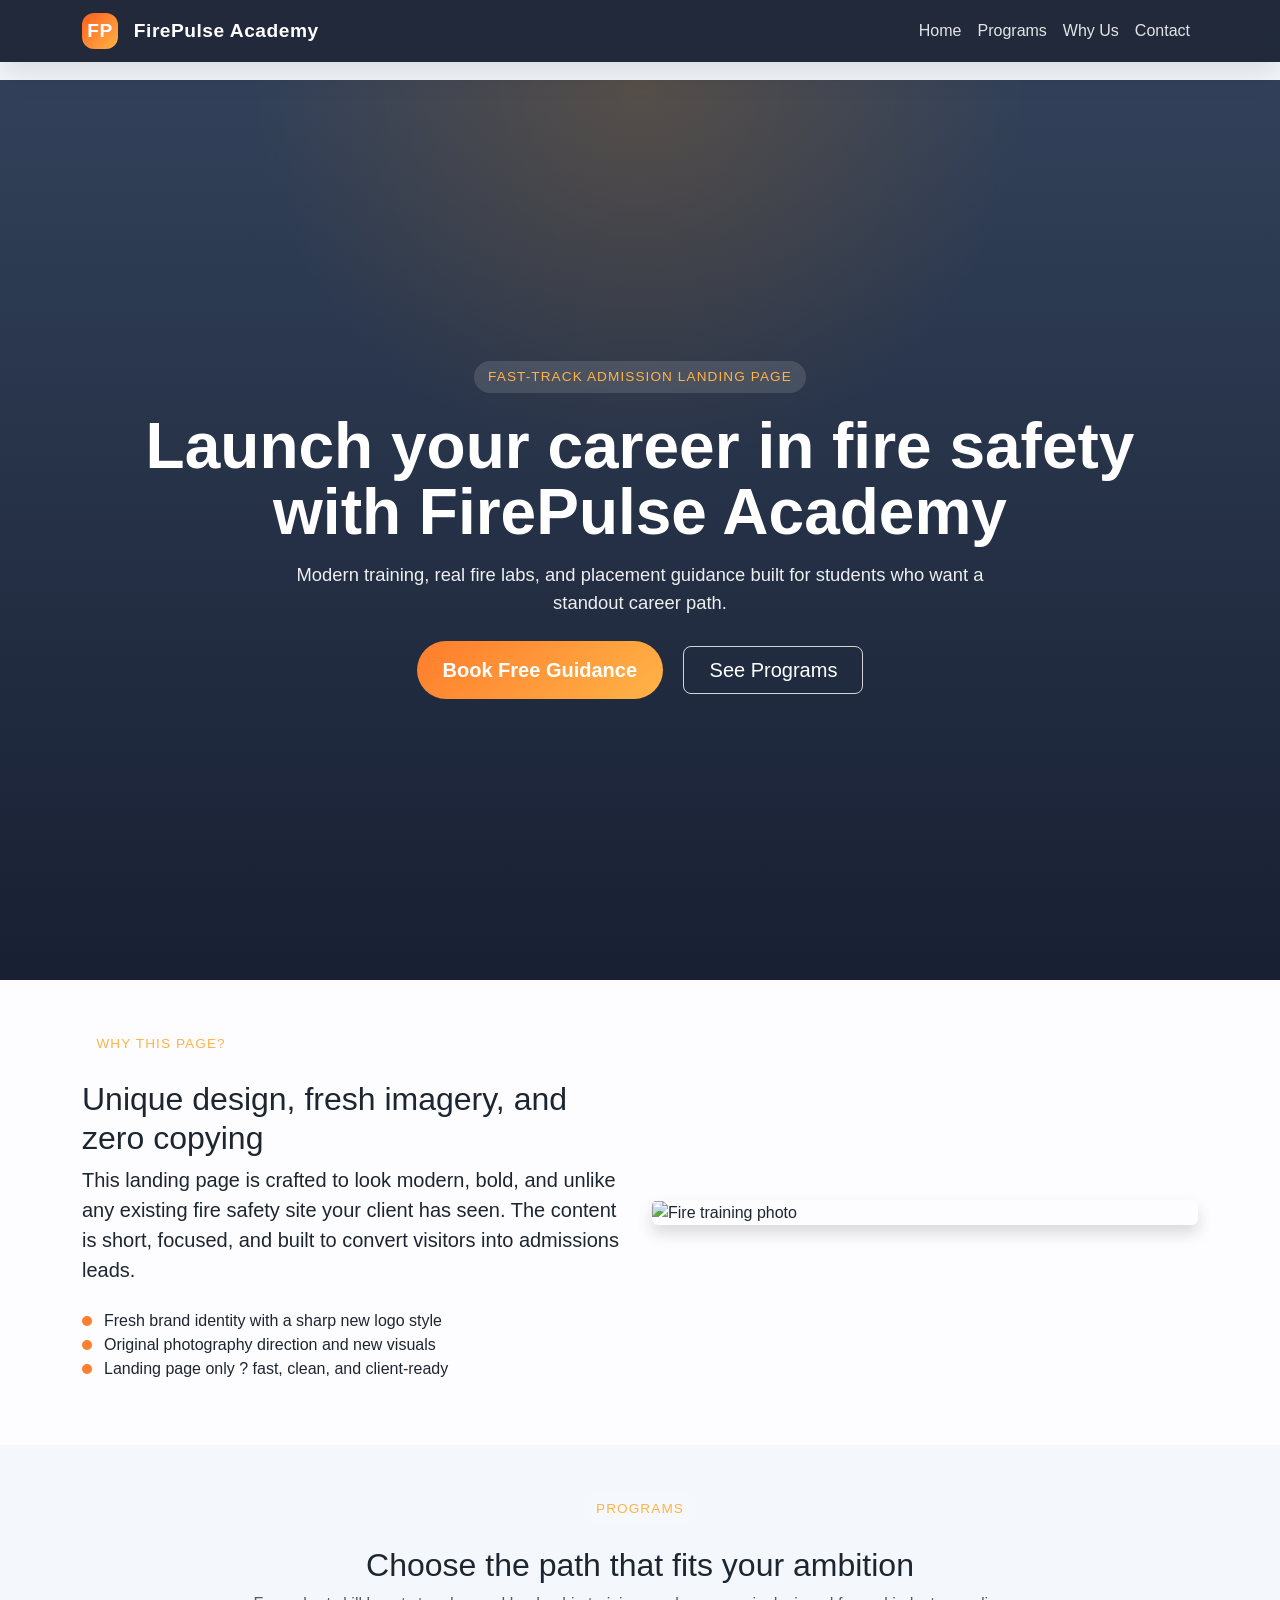
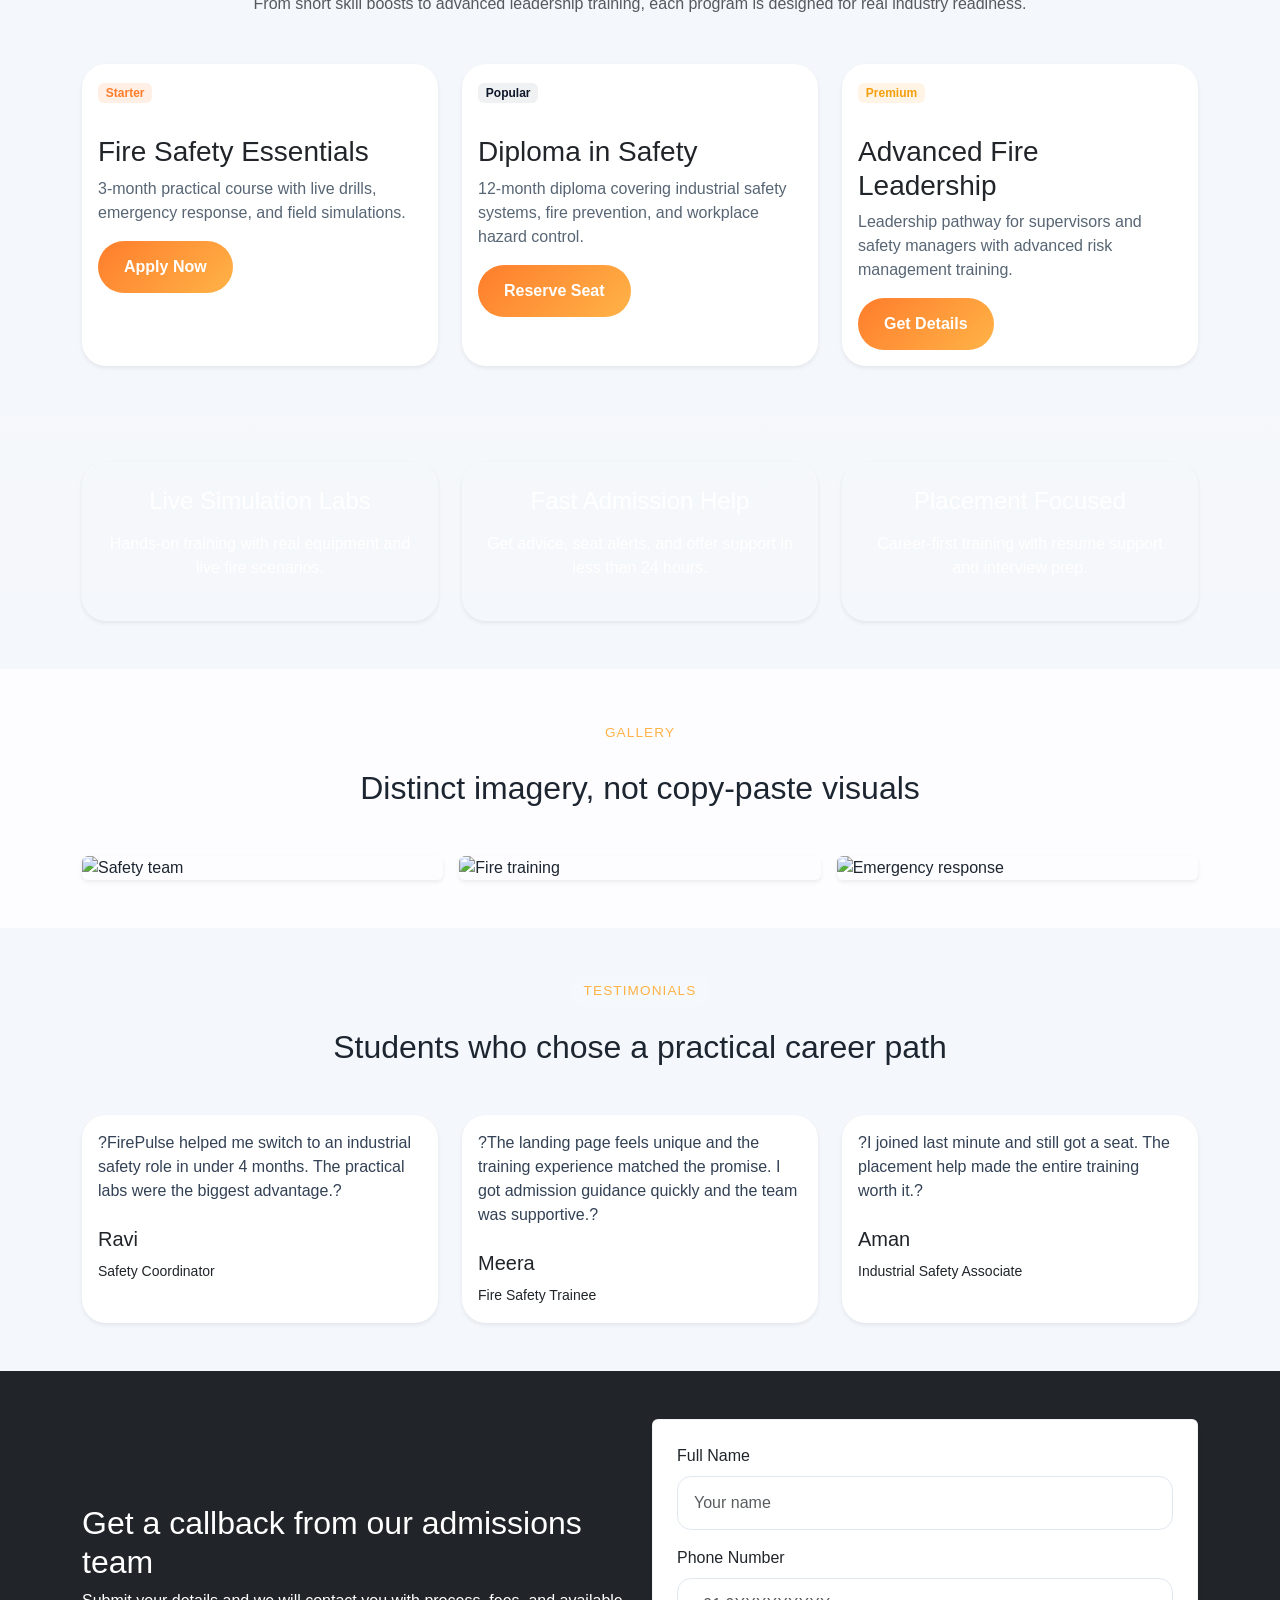
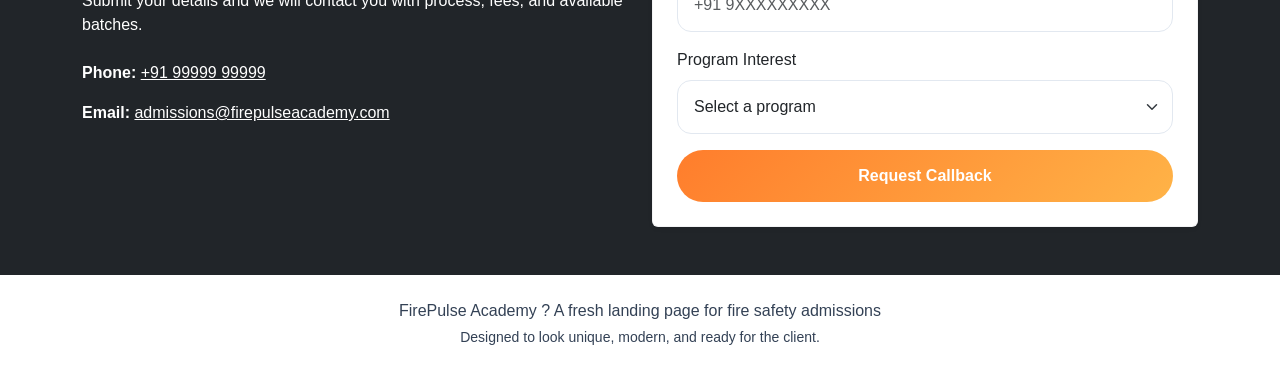
==== commit 4575273f: "Update landing page to FirePulse Academy design" ====
--- a/index.html
+++ b/index.html
@@ -3,894 +3,225 @@
 <head>
   <meta charset="UTF-8">
   <meta name="viewport" content="width=device-width, initial-scale=1.0">
-  <title>JIFSA - India's No. 1 Institute for Fire & Industrial Safety</title>
-  <!-- Bootstrap -->
+  <title>FirePulse Academy | Fire & Safety Landing Page</title>
   <link href="https://cdn.jsdelivr.net/npm/bootstrap@5.3.3/dist/css/bootstrap.min.css" rel="stylesheet">
-  <!-- Custom CSS -->
   <link rel="stylesheet" href="css/style.css">
 </head>
 <body>
-
-<!-- Navbar -->
-<nav class="navbar navbar-expand-lg navbar-dark bg-dark py-3 fixed-top">
-  <div class="container">
-    <a class="navbar-brand fw-bold" href="#">
-      JIFSA
+<nav class="navbar navbar-expand-lg navbar-dark navbar-glass fixed-top">
+  <div class="container">
+    <a class="navbar-brand" href="#home">
+      <span class="brand-mark">FP</span> FirePulse Academy
     </a>
-    <button class="navbar-toggler" type="button" data-bs-toggle="collapse" data-bs-target="#menu">
+    <button class="navbar-toggler" type="button" data-bs-toggle="collapse" data-bs-target="#navMenu">
       <span class="navbar-toggler-icon"></span>
     </button>
-    <div class="collapse navbar-collapse" id="menu">
-      <ul class="navbar-nav ms-auto">
+    <div class="collapse navbar-collapse" id="navMenu">
+      <ul class="navbar-nav ms-auto align-items-center">
         <li class="nav-item"><a class="nav-link" href="#home">Home</a></li>
-        <li class="nav-item"><a class="nav-link" href="#about">About</a></li>
-        <li class="nav-item"><a class="nav-link" href="#courses">Courses</a></li>
+        <li class="nav-item"><a class="nav-link" href="#programs">Programs</a></li>
+        <li class="nav-item"><a class="nav-link" href="#values">Why Us</a></li>
         <li class="nav-item"><a class="nav-link" href="#contact">Contact</a></li>
       </ul>
     </div>
   </div>
 </nav>
-
-<!-- Hero Section -->
 <section id="home" class="hero">
-  <div class="container text-center text-white">
-    <h1>India's No. 1 Institute for Fire & Industrial Safety</h1>
-    <p>JIFSA — St. Joseph's International Fire and Safety Academy — has been shaping India's safety professionals since 1996.</p>
-    <a href="#contact" class="btn btn-danger btn-lg">GET ADMISSION GUIDANCE</a>
-  </div>
-</section>
-
-<!-- Career Guidance -->
-<section class="py-5 bg-light">
+  <div class="hero-overlay"></div>
+  <div class="container hero-content text-center text-white">
+    <span class="eyebrow">Fast-track admission landing page</span>
+    <h1>Launch your career in fire safety with FirePulse Academy</h1>
+    <p>Modern training, real fire labs, and placement guidance built for students who want a standout career path.</p>
+    <div class="mt-4 action-buttons">
+      <a href="#contact" class="btn btn-primary btn-lg me-3">Book Free Guidance</a>
+      <a href="#programs" class="btn btn-outline-light btn-lg">See Programs</a>
+    </div>
+  </div>
+</section>
+<section id="intro" class="py-5 bg-light">
   <div class="container">
     <div class="row align-items-center">
-      <div class="col-md-8">
-        <h2>NOT SURE WHAT TO DO AFTER 10TH, 12TH, ITI, DIPLOMA OR GRADUATION?</h2>
-        <p>Get personalized career guidance from our expert counselors. We'll help you choose the right path for a global career in safety.</p>
-        <a href="#contact" class="btn btn-danger">BOOK FREE COUNSELING SESSION</a>
-      </div>
-      <div class="col-md-4">
-        <img src="https://images.unsplash.com/photo-1522202176988-66273c2fd55f" class="img-fluid rounded" alt="Career Guidance">
-      </div>
-    </div>
-  </div>
-</section>
-
-<!-- Legacy in Numbers -->
-<section class="py-5 legacy-bg text-white">
-  <div class="container">
-    <h2 class="text-center mb-5">30 Years of Legacy in Numbers</h2>
-    <div class="row text-center">
-      <div class="col-md-3 mb-4">
-        <h1 class="fw-bold text-primary">30+</h1>
-        <p>YEARS OF EXCELLENCE</p>
-        <img src="https://images.unsplash.com/photo-1567427018141-0584cfcbf1b8?w=100&h=100&fit=crop&crop=center" alt="Excellence" height="100">
-      </div>
-      <div class="col-md-3 mb-4">
-        <h1 class="fw-bold text-primary">35,000+</h1>
-        <p>EMPLOYEES PLACED GLOBALLY</p>
-        <img src="https://images.unsplash.com/photo-1521737711867-e3b97375f902?w=100&h=100&fit=crop&crop=center" alt="Placed" height="100">
-      </div>
-      <div class="col-md-3 mb-4">
-        <h1 class="fw-bold text-primary">3,500+</h1>
-        <p>LATEST EQUIPMENTS</p>
-        <img src="https://images.unsplash.com/photo-1581092921461-eab62e97a780?w=100&h=100&fit=crop&crop=center" alt="Equipment" height="100">
-      </div>
-      <div class="col-md-3 mb-4">
-        <h1 class="fw-bold text-primary">10</h1>
-        <p>Acres PRACTICAL GROUND</p>
-        <img src="https://images.unsplash.com/photo-1578662996442-48f60103fc96?w=100&h=100&fit=crop&crop=center" alt="Ground" height="100">
-      </div>
-      <div class="col-md-3 mb-4">
-        <h1 class="fw-bold text-primary">1,700</h1>
-        <p>ONLINE & OFFLINE BATCHES COMPLETED</p>
-        <img src="https://images.unsplash.com/photo-1507003211169-0a1dd7228f2d?w=100&h=100&fit=crop&crop=center" alt="Batches" height="100">
-      </div>
-      <div class="col-md-3 mb-4">
-        <h1 class="fw-bold text-primary">35,000+</h1>
-        <p>STUDENTS TRAINED ACROSS ALL PROGRAMMES</p>
-        <img src="https://images.unsplash.com/photo-1522202176988-66273c2fd55f?w=100&h=100&fit=crop&crop=center" alt="Students" height="100">
-      </div>
-      <div class="col-md-3 mb-4">
-        <h1 class="fw-bold text-primary">200</h1>
-        <p>CAPACITY STAR LEVEL HOSTEL</p>
-        <img src="https://images.unsplash.com/photo-1555854877-bab0e564b8d5?w=100&h=100&fit=crop&crop=center" alt="Hostel" height="100">
-      </div>
-      <div class="col-md-3 mb-4">
-        <h1 class="fw-bold text-primary">100%</h1>
-        <p>PLACEMENT ASSISTANCE</p>
-        <img src="https://images.unsplash.com/photo-1552664730-d307ca884978?w=100&h=100&fit=crop&crop=center" alt="Placement" height="100">
-      </div>
-    </div>
-  </div>
-</section>
-
-<!-- Awards -->
-<section class="py-5">
-  <div class="container">
-    <h2 class="text-center mb-5">Recognised by the best, awarded for excellence</h2>
-    <div class="row">
-      <div class="col-md-4 text-center mb-4">
-        <img src="https://images.unsplash.com/photo-1567427018141-0584cfcbf1b8?w=150&h=150&fit=crop&crop=center" alt="Award" class="img-fluid mb-3 rounded-circle">
-        <h4>TIMES APPLAUD TRENDSETTERS 2022</h4>
-        <p>BEST BRAND IN OHS & FIRE SAFETY AWARDED BY TIMES GROUP</p>
-      </div>
-      <div class="col-md-4 text-center mb-4">
-        <img src="https://images.unsplash.com/photo-1552664730-d307ca884978?w=150&h=150&fit=crop&crop=center" alt="Award" class="img-fluid mb-3 rounded-circle">
-        <h4>NATIONAL HONOUR</h4>
-        <p>AWARDED BY CHIEF MINISTER OF CHHATTISGARH</p>
-      </div>
-      <div class="col-md-4 text-center mb-4">
-        <img src="https://images.unsplash.com/photo-1560472354-b33ff0c44a43?w=150&h=150&fit=crop&crop=center" alt="Award" class="img-fluid mb-3 rounded-circle">
-        <h4>NATIONAL PRIDE</h4>
-        <p>NATIONAL PRIDE FOR TECHNICAL TRAINING CONTRIBUTION</p>
-      </div>
-      <div class="col-md-4 text-center mb-4">
-        <img src="https://images.unsplash.com/photo-1507003211169-0a1dd7228f2d?w=150&h=150&fit=crop&crop=center" alt="Award" class="img-fluid mb-3 rounded-circle">
-        <h4>ICONIC ACADEMY</h4>
-        <p>ICONIC ACADEMY AWARDED BY GOVERNOR OF MAHARASHTRA</p>
-      </div>
-      <div class="col-md-4 text-center mb-4">
-        <img src="https://images.unsplash.com/photo-1522202176988-66273c2fd55f?w=150&h=150&fit=crop&crop=center" alt="Award" class="img-fluid mb-3 rounded-circle">
-        <h4>ACADEMIC EXCELLENCE</h4>
-        <p>ACADEMIC EXCELLENCE AWARD</p>
-      </div>
-      <div class="col-md-4 text-center mb-4">
-        <img src="https://images.unsplash.com/photo-1555854877-bab0e564b8d5?w=150&h=150&fit=crop&crop=center" alt="Award" class="img-fluid mb-3 rounded-circle">
-        <h4>SHRI MAHATMA GANDHI RASHTRIYA ABHIMAN PURASKAR 2023</h4>
-        <p>NATIONAL PRIDE FOR TECHNICAL TRAINING CONTRIBUTION</p>
-      </div>
-    </div>
-  </div>
-</section>
-
-<!-- Accreditations -->
-<section class="py-5 bg-light">
-  <div class="container">
-    <h2 class="text-center mb-5">Trusted by Governing Bodies</h2>
-    <div class="row text-center">
-      <div class="col-md-3 mb-4">
-        <div class="bg-white p-3 rounded shadow-sm">
-          <img src="https://images.unsplash.com/photo-1507003211169-0a1dd7228f2d?w=50&h=50&fit=crop&crop=center" alt="TÜV SÜD" class="mb-2">
-          <h5 class="text-primary">TÜV SÜD</h5>
-          <p class="small">INTERNATIONAL CERTIFICATION</p>
-        </div>
-      </div>
-      <div class="col-md-3 mb-4">
-        <div class="bg-white p-3 rounded shadow-sm">
-          <img src="https://images.unsplash.com/photo-1522202176988-66273c2fd55f?w=50&h=50&fit=crop&crop=center" alt="IISSSC" class="mb-2">
-          <h5 class="text-primary">IISSSC</h5>
-          <p class="small">INDIAN IRON & STEEL SECTOR SKILL COUNCIL</p>
-        </div>
-      </div>
-      <div class="col-md-3 mb-4">
-        <div class="bg-white p-3 rounded shadow-sm">
-          <img src="https://images.unsplash.com/photo-1555854877-bab0e564b8d5?w=50&h=50&fit=crop&crop=center" alt="DGMS" class="mb-2">
-          <h5 class="text-primary">DGMS</h5>
-          <p class="small">DIRECTORATE GENERAL OF MINES SAFETY</p>
-        </div>
-      </div>
-      <div class="col-md-3 mb-4">
-        <div class="bg-white p-3 rounded shadow-sm">
-          <img src="https://images.unsplash.com/photo-1567427018141-0584cfcbf1b8?w=50&h=50&fit=crop&crop=center" alt="RUNGTA" class="mb-2">
-          <h5 class="text-primary">RUNGTA</h5>
-          <p class="small">RUNGTA INTERNATIONAL SKILL ORGANIZATION</p>
-        </div>
-      </div>
-      <div class="col-md-3 mb-4">
-        <div class="bg-white p-3 rounded shadow-sm">
-          <h5 class="text-primary">ISO 9001</h5>
-          <p class="small">QUALITY MANAGEMENT</p>
-        </div>
-      </div>
-      <div class="col-md-3 mb-4">
-        <div class="bg-white p-3 rounded shadow-sm">
-          <h5 class="text-primary">ISO 29990</h5>
-          <p class="small">LEARNING SERVICES</p>
-        </div>
-      </div>
-      <div class="col-md-3 mb-4">
-        <div class="bg-white p-3 rounded shadow-sm">
-          <h5 class="text-primary">DISH</h5>
-          <p class="small">FIRST AID CERTIFICATION</p>
-        </div>
-      </div>
-      <div class="col-md-3 mb-4">
-        <div class="bg-white p-3 rounded shadow-sm">
-          <h5 class="text-primary">OSHA</h5>
-          <p class="small">OCCUPATIONAL SAFETY & HEALTH</p>
-        </div>
-      </div>
-    </div>
-  </div>
-</section>
-
-<!-- Training Facilities -->
-<section class="py-5">
-  <div class="container">
-    <h2 class="text-center mb-5">Train where professionals train for real</h2>
-    <p class="text-center mb-4">10-acre practical ground, 3,500+ equipment assets, 300+ hours of hands-on training, and India's only on-campus emergency fleet.</p>
-    <div class="row">
-      <div class="col-md-3 text-center mb-4">
-        <img src="https://images.unsplash.com/photo-1558618666-fcd25c85cd64?w=300&h=200&fit=crop&crop=center" alt="Fire Training" class="img-fluid mb-3 rounded">
-        <h5>FIRE TENDER & GROUND OPERATIONS</h5>
-        <p>India's largest practical training ground</p>
-      </div>
-      <div class="col-md-3 text-center mb-4">
-        <img src="https://images.unsplash.com/photo-1584464491033-06628f3a6b7b?w=300&h=200&fit=crop&crop=center" alt="Safety Training" class="img-fluid mb-3 rounded">
-        <h5>LIVE SMOKE & EXTINGUISHER TRAINING</h5>
-        <p>Hands-on fire suppression</p>
-      </div>
-      <div class="col-md-3 text-center mb-4">
-        <img src="https://images.unsplash.com/photo-1581092921461-eab62e97a780?w=300&h=200&fit=crop&crop=center" alt="Equipment Lab" class="img-fluid mb-3 rounded">
-        <h5>SAFETY EQUIPMENT LAB</h5>
-        <p>3,500+ modern tools & instruments</p>
-      </div>
-      <div class="col-md-3 text-center mb-4">
-        <img src="https://images.unsplash.com/photo-1571019613454-1cb2f99b2d8b?w=300&h=200&fit=crop&crop=center" alt="Physical Training" class="img-fluid mb-3 rounded">
-        <h5>PHYSICAL AGILITY TRAINING</h5>
-        <p>Obstacle course & fitness drills</p>
-      </div>
-      <div class="col-md-3 text-center mb-4">
-        <img src="https://images.unsplash.com/photo-1504384308090-c894fdcc538d?w=300&h=200&fit=crop&crop=center" alt="Rescue Drills" class="img-fluid mb-3 rounded">
-        <h5>LIVE RESCUE DRILLS</h5>
-        <p>Tall ladder & rope rescue training</p>
-      </div>
-      <div class="col-md-3 text-center mb-4">
-        <img src="https://images.unsplash.com/photo-1552664730-d307ca884978?w=300&h=200&fit=crop&crop=center" alt="Plant Visits" class="img-fluid mb-3 rounded">
-        <h5>INDUSTRIAL PLANT VISITS</h5>
-        <p>Real-world site exposure for students</p>
-      </div>
-      <div class="col-md-3 text-center mb-4">
-        <img src="https://images.unsplash.com/photo-1560472354-b33ff0c44a43?w=300&h=200&fit=crop&crop=center" alt="Fire Officer Training" class="img-fluid mb-3 rounded">
-        <h5>EXPERT FIRE OFFICER TRAINING</h5>
-        <p>Led by DGMS-certified professionals</p>
-      </div>
-      <div class="col-md-3 text-center mb-4">
-        <img src="https://images.unsplash.com/photo-1522202176988-66273c2fd55f?w=300&h=200&fit=crop&crop=center" alt="Mock Drills" class="img-fluid mb-3 rounded">
-        <h5>MOCK EMERGENCY DRILLS</h5>
-        <p>Simulated disaster response scenarios</p>
-      </div>
-    </div>
-    <div class="text-center mt-4">
-      <a href="#contact" class="btn btn-outline-danger btn-lg">View Gallery Hub</a>
-    </div>
-  </div>
-</section>
-
-<!-- Programs -->
-<section id="courses" class="py-5 bg-light">
-  <div class="container">
-    <h2 class="text-center mb-5">Programmes for every stage of your career</h2>
-    <div class="row">
-      <div class="col-md-4 text-center mb-4">
-        <div class="card shadow h-100">
-          <div class="card-body">
-            <h4>Degree Programs</h4>
-            <p>3 YEARS</p>
-            <p>B.Voc Bachelor of Vocation in Industrial Safety</p>
-            <span class="badge bg-success mb-2">UGC RECOGNISED</span>
-            <a href="#contact" class="btn btn-danger">EXPLORE ALL</a>
-          </div>
-        </div>
-      </div>
-      <div class="col-md-4 text-center mb-4">
-        <div class="card shadow h-100">
-          <div class="card-body">
-            <h4>Diploma Programs</h4>
-            <p>1 YEAR</p>
-            <p>Diploma in Industrial Safety, Diploma in Fire & Industrial Safety Management (BSS)</p>
-            <span class="badge bg-primary mb-2">HIGH PAY-SCALE</span>
-            <a href="#contact" class="btn btn-danger">EXPLORE ALL</a>
-          </div>
-        </div>
-      </div>
-      <div class="col-md-4 text-center mb-4">
-        <div class="card shadow h-100">
-          <div class="card-body">
-            <h4>Advanced Diploma Programs</h4>
-            <p>2 YEARS</p>
-            <p>Advance Diploma In Industrial Safety ADIS, Advance Diploma in Industrial Safety (ADIS) (BSS)</p>
-            <span class="badge bg-warning mb-2">INDUSTRY READY</span>
-            <a href="#contact" class="btn btn-danger">EXPLORE ALL</a>
-          </div>
-        </div>
-      </div>
-      <div class="col-md-4 text-center mb-4">
-        <div class="card shadow h-100">
-          <div class="card-body">
-            <h4>International Programs</h4>
-            <p>3-6 MONTHS</p>
-            <p>OSHA - General Industry / Construction / Oil & Gas, DISH - FIRST AID COURSE</p>
-            <span class="badge bg-info mb-2">GLOBAL STANDARD</span>
-            <a href="#contact" class="btn btn-danger">EXPLORE ALL</a>
-          </div>
-        </div>
-      </div>
-      <div class="col-md-4 text-center mb-4">
-        <div class="card shadow h-100">
-          <div class="card-body">
-            <h4>TÜV SÜD Programs</h4>
-            <p>INTERNATIONAL SAFETY EXCELLENCE</p>
-            <p>TÜV SÜD Certified Safety Officer, Certificate In Fire & Safety, Safety Associate</p>
-            <img src="https://images.unsplash.com/photo-1507003211169-0a1dd7228f2d?w=50&h=50&fit=crop&crop=center" alt="TÜV SÜD" class="mt-2">
-            <a href="#contact" class="btn btn-danger mt-2">VIEW ALL TÜV SÜD</a>
-          </div>
-        </div>
-      </div>
-      <div class="col-md-4 text-center mb-4">
-        <div class="card shadow h-100">
-          <div class="card-body">
-            <h4>IISSSC Programs</h4>
-            <p>IRON & STEEL SECTOR MASTERY</p>
-            <p>Safety Supervisor Steel Plant Course - NSQF LEVEL 5</p>
-            <img src="https://images.unsplash.com/photo-1522202176988-66273c2fd55f?w=50&h=50&fit=crop&crop=center" alt="IISSSC" class="mt-2">
-            <a href="#contact" class="btn btn-danger mt-2">VIEW ALL IISSSC</a>
-          </div>
-        </div>
-      </div>
-      <div class="col-md-4 text-center mb-4">
-        <div class="card shadow h-100">
-          <div class="card-body">
-            <h4>RUNGTA Programs</h4>
-            <p>RUNGTA INTERNATIONAL SKILL UNIVERSITY</p>
-            <p>Diploma in Industrial Safety (DIS) - 1 Year, Advance Diploma in Industrial Safety (ADIS) - 2 Years, B. Voc. Degree in Industrial Safety - 3 Years</p>
-            <img src="https://images.unsplash.com/photo-1555854877-bab0e564b8d5?w=50&h=50&fit=crop&crop=center" alt="RUNGTA" class="mt-2">
-            <a href="#contact" class="btn btn-danger mt-2">VIEW ALL RUNGTA</a>
-          </div>
-        </div>
-      </div>
-      <div class="col-md-4 text-center mb-4">
-        <div class="card shadow h-100">
-          <div class="card-body">
-            <h4>Combo Courses</h4>
-            <p>INTEGRATED SAFETY MASTERY</p>
-            <p>TÜV SÜD Certified Safety Officer + IISSSC Safety Supervisor, TÜV SÜD Certificate In Fire & Safety + IISSSC</p>
-            <span class="badge bg-danger mb-2">ELITE CHOICE</span>
-            <a href="#contact" class="btn btn-danger mt-2">VIEW ALL COMBO COURSES</a>
-          </div>
-        </div>
-      </div>
-    </div>
-    <div class="text-center mt-4">
-      <a href="#courses" class="btn btn-outline-danger btn-lg">View all programmes</a>
-    </div>
-  </div>
-</section>
-
-<!-- Course by Budget -->
-<section class="py-5 bg-primary text-white">
-  <div class="container">
-    <h2 class="text-center mb-5">CHOOSE YOUR COURSE BY BUDGET</h2>
-    <div class="row text-center">
-      <div class="col-md-4 mb-4">
-        <div class="bg-white text-dark p-4 rounded shadow">
-          <h4>POCKET FRIENDLY</h4>
-          <h3>STARTING AT UNDER ₹10K</h3>
-          <p>Essential skill certificates for immediate entry-level growth.</p>
-          <a href="#contact" class="btn btn-primary">VIEW CATALOG</a>
-        </div>
-      </div>
-      <div class="col-md-4 mb-4">
-        <div class="bg-white text-dark p-4 rounded shadow">
-          <h4>MOST POPULAR</h4>
-          <h3>₹10K - ₹20K</h3>
-          <p>Focused safety modules for specialized industrial roles.</p>
-          <a href="#contact" class="btn btn-primary">VIEW CATALOG</a>
-        </div>
-      </div>
-      <div class="col-md-4 mb-4">
-        <div class="bg-white text-dark p-4 rounded shadow">
-          <h4>HIGH ROI</h4>
-          <h3>₹20K - ₹50K</h3>
-          <p>Industry-standard diplomas with high placement records.</p>
-          <a href="#contact" class="btn btn-primary">VIEW CATALOG</a>
-        </div>
-      </div>
-      <div class="col-md-4 mb-4">
-        <div class="bg-white text-dark p-4 rounded shadow">
-          <h4>ELITE CHOICE</h4>
-          <h3>STARTING AT ₹50K+</h3>
-          <p>Elite degrees and global combos for management roles.</p>
-          <a href="#contact" class="btn btn-primary">VIEW CATALOG</a>
-        </div>
-      </div>
-    </div>
-  </div>
-</section>
-
-<!-- Experience JIFSA in Motion -->
-<section class="py-5 bg-light">
-  <div class="container">
-    <h2 class="text-center mb-5">Experience JIFSA in Motion</h2>
-    <div class="row">
-      <div class="col-md-6 mb-4">
-        <div class="card shadow">
-          <div class="card-body">
-            <h4>Students Ki Awaaz</h4>
-            <p>Real Feedback - Real Careers</p>
-            <div class="ratio ratio-16x9 mb-3">
-              <iframe src="https://www.youtube.com/embed/dQw4w9WgXcQ" title="Student's Day" allowfullscreen></iframe>
-            </div>
-            <h5>Student's Day</h5>
-            <p>Morning Drills to Evening Skills</p>
-          </div>
-        </div>
-      </div>
-      <div class="col-md-6 mb-4">
-        <div class="card shadow">
-          <div class="card-body">
-            <h4>Mock Interviews</h4>
-            <p>Personality Development Sessions</p>
-            <div class="ratio ratio-16x9 mb-3">
-              <iframe src="https://www.youtube.com/embed/dQw4w9WgXcQ" title="Mock Interviews" allowfullscreen></iframe>
-            </div>
-            <h5>Admissions Open</h5>
-            <p>Join JIFSA Today</p>
-          </div>
-        </div>
-      </div>
-      <div class="col-md-6 mb-4">
-        <div class="card shadow">
-          <div class="card-body">
-            <h4>Real Careers</h4>
-            <p>Real Students - Real Feedback</p>
-            <div class="ratio ratio-16x9 mb-3">
-              <iframe src="https://www.youtube.com/embed/dQw4w9WgXcQ" title="Real Careers" allowfullscreen></iframe>
-            </div>
-            <h5>Fire & Safety Career</h5>
-            <p>Ap bhi Fire & Safety mein career banana chahte ho?</p>
-          </div>
-        </div>
-      </div>
-      <div class="col-md-6 mb-4">
-        <div class="card shadow">
-          <div class="card-body">
-            <h4>Proven Success Path</h4>
-            <p>JIFSA's 100% Job Guarantee</p>
-            <img src="https://images.unsplash.com/photo-1522202176988-66273c2fd55f?w=400&h=225&fit=crop&crop=center" alt="Success" class="img-fluid rounded">
-          </div>
-        </div>
-      </div>
-    </div>
-  </div>
-</section>
-
-<!-- Placement -->
-<section class="py-5 bg-dark text-white">
-  <div class="container">
-    <h2 class="text-center mb-5">100% PLACEMENT ASSISTANCE</h2>
-    <p class="text-center mb-4">EXPERIENCE THE JIFSA JOURNEY FROM ENROLLMENT TO CAREER TAKEOFF.</p>
-    <div class="row text-center">
-      <div class="col-md-4 mb-4">
-        <div class="bg-primary p-4 rounded">
-          <h3>01</h3>
-          <p>CHOOSE CAREER</p>
-          <small>EXPERT CONSULTATION</small>
-        </div>
-      </div>
-      <div class="col-md-4 mb-4">
-        <div class="bg-primary p-4 rounded">
-          <h3>02</h3>
-          <p>SUBMIT DOCS</p>
-          <small>VERIFIED ADMISSION</small>
-        </div>
-      </div>
-      <div class="col-md-4 mb-4">
-        <div class="bg-primary p-4 rounded">
-          <h3>03</h3>
-          <p>PAY FEES</p>
-          <small>EASY EMI OPTIONS</small>
-        </div>
-      </div>
-      <div class="col-md-4 mb-4">
-        <div class="bg-success p-4 rounded">
-          <h3>04</h3>
-          <p>START COURSE</p>
-          <small>HANDS-ON TRAINING</small>
-        </div>
-      </div>
-      <div class="col-md-4 mb-4">
-        <div class="bg-success p-4 rounded">
-          <h3>05</h3>
-          <p>GET YOUR JOB</p>
-          <small>100% PLACEMENT</small>
-        </div>
-      </div>
-    </div>
-    <div class="text-center mt-4">
-      <p class="mb-3">GLOBAL STANDARDS, LOCAL ACCESS</p>
-      <h4>35,000+ ALUMNI PLACED AT INDIA'S LEADING EMPLOYERS</h4>
-    </div>
-  </div>
-</section>
-
-<!-- Presence Across India -->
-<section class="py-5">
-  <div class="container">
-    <h2 class="text-center mb-5">OUR PRESENCE ACROSS INDIA</h2>
-    <div class="row text-center mb-4">
-      <div class="col-md-3 mb-3"><div class="bg-primary text-white p-3 rounded"><h5>RAIPUR</h5><small>HQ</small></div></div>
-      <div class="col-md-3 mb-3"><div class="bg-secondary text-white p-3 rounded"><h5>DELHI</h5><small>NCR</small></div></div>
-      <div class="col-md-3 mb-3"><div class="bg-success text-white p-3 rounded"><h5>MUMBAI</h5><small>WEST</small></div></div>
-      <div class="col-md-3 mb-3"><div class="bg-info text-white p-3 rounded"><h5>KOLKATA</h5><small>EAST</small></div></div>
-      <div class="col-md-3 mb-3"><div class="bg-warning text-dark p-3 rounded"><h5>HYDERABAD</h5><small>SOUTH</small></div></div>
-      <div class="col-md-3 mb-3"><div class="bg-danger text-white p-3 rounded"><h5>CHENNAI</h5><small>SOUTH</small></div></div>
-      <div class="col-md-3 mb-3"><div class="bg-dark text-white p-3 rounded"><h5>BENGALURU</h5><small>TECH</small></div></div>
-      <div class="col-md-3 mb-3"><div class="bg-light text-dark p-3 rounded border"><h5>PUNE</h5><small>TRAIN</small></div></div>
-      <div class="col-md-3 mb-3"><div class="bg-primary text-white p-3 rounded"><h5>AHMEDABAD</h5><small>WEST</small></div></div>
-      <div class="col-md-3 mb-3"><div class="bg-success text-white p-3 rounded"><h5>BHILAI</h5><small>CAMPUS</small></div></div>
-    </div>
-    <p class="text-center mb-4">50+ CENTERS NATIONAL PRACTICAL TRAINING HUBS</p>
-    <h4 class="text-center mb-4">35,000+ ALUMNI PLACED AT INDIA'S LEADING EMPLOYERS</h4>
-    <div class="row text-center">
-      <div class="col-6 col-md-3 mb-3"><img src="https://images.unsplash.com/photo-1567427018141-0584cfcbf1b8?w=100&h=50&fit=crop&crop=center" alt="Partner" class="img-fluid"></div>
-      <div class="col-6 col-md-3 mb-3"><img src="https://images.unsplash.com/photo-1522202176988-66273c2fd55f?w=100&h=50&fit=crop&crop=center" alt="Partner" class="img-fluid"></div>
-      <div class="col-6 col-md-3 mb-3"><img src="https://images.unsplash.com/photo-1555854877-bab0e564b8d5?w=100&h=50&fit=crop&crop=center" alt="Partner" class="img-fluid"></div>
-      <div class="col-6 col-md-3 mb-3"><img src="https://images.unsplash.com/photo-1507003211169-0a1dd7228f2d?w=100&h=50&fit=crop&crop=center" alt="Partner" class="img-fluid"></div>
-      <div class="col-6 col-md-3 mb-3"><img src="https://images.unsplash.com/photo-1560472354-b33ff0c44a43?w=100&h=50&fit=crop&crop=center" alt="Partner" class="img-fluid"></div>
-      <div class="col-6 col-md-3 mb-3"><img src="https://images.unsplash.com/photo-1571019613454-1cb2f99b2d8b?w=100&h=50&fit=crop&crop=center" alt="Partner" class="img-fluid"></div>
-      <div class="col-6 col-md-3 mb-3"><img src="https://images.unsplash.com/photo-1552664730-d307ca884978?w=100&h=50&fit=crop&crop=center" alt="Partner" class="img-fluid"></div>
-      <div class="col-6 col-md-3 mb-3"><img src="https://images.unsplash.com/photo-1521737711867-e3b97375f902?w=100&h=50&fit=crop&crop=center" alt="Partner" class="img-fluid"></div>
-    </div>
-  </div>
-</section>
-
-<!-- Proven Placement Record -->
-<section class="py-5 bg-light">
-  <div class="container">
-    <h2 class="text-center mb-5">Proven Placement Record</h2>
-    <p class="text-center mb-4">JIFSA's placement drive is India's most active safety sector career network. We connect you directly with over 500+ global hiring partners with verified CTC packages — 100% placement assistance, guaranteed.</p>
-    <div class="row mb-4">
-      <div class="col-md-4 text-center mb-4">
-        <div class="card shadow">
-          <div class="card-body">
-            <h4>HSE OFFICER</h4>
-            <p>HSE Integro Gujarat</p>
-            <h5 class="text-success">₹40k–45k/mo</h5>
-            <a href="#contact" class="btn btn-danger">SEE SALARY OPPORTUNITY</a>
-            <br><small class="text-muted">Apply now for HSE Officer</small>
-          </div>
-        </div>
-      </div>
-      <div class="col-md-4 text-center mb-4">
-        <div class="card shadow">
-          <div class="card-body">
-            <h4>SAFETY SUPERVISOR</h4>
-            <p>Tata Metallic Maharashtra</p>
-            <h5 class="text-success">₹20k–35k/mo</h5>
-            <a href="#contact" class="btn btn-danger">SEE SALARY OPPORTUNITY</a>
-            <br><small class="text-muted">Apply now for Safety Supervisor</small>
-          </div>
-        </div>
-      </div>
-      <div class="col-md-4 text-center mb-4">
-        <div class="card shadow">
-          <div class="card-body">
-            <h4>FIRE SAFETY OFFICER</h4>
-            <p>L&T Construction PAN India</p>
-            <h5 class="text-success">₹30k–50k/mo</h5>
-            <a href="#contact" class="btn btn-danger">SEE SALARY OPPORTUNITY</a>
-            <br><small class="text-muted">Apply now for Fire Safety Officer</small>
-          </div>
-        </div>
-      </div>
-      <div class="col-md-4 text-center mb-4">
-        <div class="card shadow">
-          <div class="card-body">
-            <h4>HSE MANAGER</h4>
-            <p>BPCL Refinery Mumbai</p>
-            <h5 class="text-success">₹55k–80k/mo</h5>
-            <a href="#contact" class="btn btn-danger">SEE SALARY OPPORTUNITY</a>
-            <br><small class="text-muted">Apply now for HSE Manager</small>
-          </div>
-        </div>
-      </div>
-    </div>
-    <div class="text-center">
-      <p class="mb-3">HIRING PARTNERS</p>
-      <div class="row text-center">
-        <div class="col-4 col-md-2 mb-3"><span class="badge bg-primary p-2">Bharat Petroleum</span></div>
-        <div class="col-4 col-md-2 mb-3"><span class="badge bg-success p-2">Emami</span></div>
-        <div class="col-4 col-md-2 mb-3"><span class="badge bg-info p-2">L&T</span></div>
-        <div class="col-4 col-md-2 mb-3"><span class="badge bg-warning p-2">Vodafone</span></div>
-        <div class="col-4 col-md-2 mb-3"><span class="badge bg-danger p-2">Reliance Industries</span></div>
-        <div class="col-4 col-md-2 mb-3"><span class="badge bg-secondary p-2">Macawber Beekay</span></div>
-      </div>
-      <div class="mt-4">
-        <a href="#contact" class="btn btn-outline-danger me-2">See Salary Packages</a>
-        <a href="#contact" class="btn btn-outline-primary">View all open positions</a>
-      </div>
-    </div>
-  </div>
-</section>
-
-<!-- Franchise -->
-<section class="py-5 bg-warning">
-  <div class="container">
-    <h2 class="text-center mb-5">Start Your JIFSA Franchise</h2>
-    <p class="text-center mb-4">Explore our full franchise programme — territory exclusivity, 85% target ROI, and dedicated HQ support from day one.</p>
+      <div class="col-lg-6 mb-4 mb-lg-0">
+        <span class="eyebrow text-uppercase">Why this page?</span>
+        <h2>Unique design, fresh imagery, and zero copying</h2>
+        <p class="lead">This landing page is crafted to look modern, bold, and unlike any existing fire safety site your client has seen. The content is short, focused, and built to convert visitors into admissions leads.</p>
+        <ul class="list-unstyled mt-4 intro-list">
+          <li><span class="list-dot"></span>Fresh brand identity with a sharp new logo style</li>
+          <li><span class="list-dot"></span>Original photography direction and new visuals</li>
+          <li><span class="list-dot"></span>Landing page only ? fast, clean, and client-ready</li>
+        </ul>
+      </div>
+      <div class="col-lg-6">
+        <div class="intro-image rounded shadow overflow-hidden">
+          <img src="https://images.unsplash.com/photo-1518091043644-c1d4457512c6?auto=format&fit=crop&w=1200&q=80" alt="Fire training photo" class="img-fluid">
+        </div>
+      </div>
+    </div>
+  </div>
+</section>
+<section id="programs" class="py-5">
+  <div class="container">
+    <div class="text-center mb-5">
+      <span class="eyebrow">Programs</span>
+      <h2>Choose the path that fits your ambition</h2>
+      <p class="text-muted">From short skill boosts to advanced leadership training, each program is designed for real industry readiness.</p>
+    </div>
+    <div class="row g-4">
+      <div class="col-md-4">
+        <div class="card program-card h-100 shadow-sm">
+          <div class="card-body">
+            <span class="badge bg-soft-primary mb-3">Starter</span>
+            <h3>Fire Safety Essentials</h3>
+            <p>3-month practical course with live drills, emergency response, and field simulations.</p>
+            <a href="#contact" class="btn btn-primary">Apply Now</a>
+          </div>
+        </div>
+      </div>
+      <div class="col-md-4">
+        <div class="card program-card h-100 shadow-sm">
+          <div class="card-body">
+            <span class="badge bg-soft-secondary mb-3">Popular</span>
+            <h3>Diploma in Safety</h3>
+            <p>12-month diploma covering industrial safety systems, fire prevention, and workplace hazard control.</p>
+            <a href="#contact" class="btn btn-primary">Reserve Seat</a>
+          </div>
+        </div>
+      </div>
+      <div class="col-md-4">
+        <div class="card program-card h-100 shadow-sm">
+          <div class="card-body">
+            <span class="badge bg-soft-warning mb-3">Premium</span>
+            <h3>Advanced Fire Leadership</h3>
+            <p>Leadership pathway for supervisors and safety managers with advanced risk management training.</p>
+            <a href="#contact" class="btn btn-primary">Get Details</a>
+          </div>
+        </div>
+      </div>
+    </div>
+  </div>
+</section>
+<section id="values" class="py-5 bg-gradient text-white">
+  <div class="container">
+    <div class="row g-4 text-center">
+      <div class="col-md-4">
+        <div class="value-card p-4 h-100 shadow-sm">
+          <h4>Live Simulation Labs</h4>
+          <p>Hands-on training with real equipment and live fire scenarios.</p>
+        </div>
+      </div>
+      <div class="col-md-4">
+        <div class="value-card p-4 h-100 shadow-sm">
+          <h4>Fast Admission Help</h4>
+          <p>Get advice, seat alerts, and offer support in less than 24 hours.</p>
+        </div>
+      </div>
+      <div class="col-md-4">
+        <div class="value-card p-4 h-100 shadow-sm">
+          <h4>Placement Focused</h4>
+          <p>Career-first training with resume support and interview prep.</p>
+        </div>
+      </div>
+    </div>
+  </div>
+</section>
+<section id="gallery" class="py-5 bg-light">
+  <div class="container">
+    <div class="text-center mb-5">
+      <span class="eyebrow">Gallery</span>
+      <h2>Distinct imagery, not copy-paste visuals</h2>
+    </div>
+    <div class="row g-3">
+      <div class="col-md-4">
+        <div class="gallery-card rounded shadow-sm overflow-hidden"><img src="https://images.unsplash.com/photo-1500530855697-b586d89ba3ee?auto=format&fit=crop&w=800&q=80" alt="Safety team" class="img-fluid"></div>
+      </div>
+      <div class="col-md-4">
+        <div class="gallery-card rounded shadow-sm overflow-hidden"><img src="https://images.unsplash.com/photo-1520229177220-0e5660f1860d?auto=format&fit=crop&w=800&q=80" alt="Fire training" class="img-fluid"></div>
+      </div>
+      <div class="col-md-4">
+        <div class="gallery-card rounded shadow-sm overflow-hidden"><img src="https://images.unsplash.com/photo-1518432030-1f14b94d9296?auto=format&fit=crop&w=800&q=80" alt="Emergency response" class="img-fluid"></div>
+      </div>
+    </div>
+  </div>
+</section>
+<section id="testimonials" class="py-5">
+  <div class="container">
+    <div class="text-center mb-5">
+      <span class="eyebrow">Testimonials</span>
+      <h2>Students who chose a practical career path</h2>
+    </div>
+    <div class="row g-4">
+      <div class="col-md-4">
+        <div class="card testimonial-card h-100 shadow-sm">
+          <div class="card-body">
+            <p>?FirePulse helped me switch to an industrial safety role in under 4 months. The practical labs were the biggest advantage.?</p>
+            <h5 class="mt-4">Ravi</h5>
+            <small>Safety Coordinator</small>
+          </div>
+        </div>
+      </div>
+      <div class="col-md-4">
+        <div class="card testimonial-card h-100 shadow-sm">
+          <div class="card-body">
+            <p>?The landing page feels unique and the training experience matched the promise. I got admission guidance quickly and the team was supportive.?</p>
+            <h5 class="mt-4">Meera</h5>
+            <small>Fire Safety Trainee</small>
+          </div>
+        </div>
+      </div>
+      <div class="col-md-4">
+        <div class="card testimonial-card h-100 shadow-sm">
+          <div class="card-body">
+            <p>?I joined last minute and still got a seat. The placement help made the entire training worth it.?</p>
+            <h5 class="mt-4">Aman</h5>
+            <small>Industrial Safety Associate</small>
+          </div>
+        </div>
+      </div>
+    </div>
+  </div>
+</section>
+<section id="contact" class="py-5 bg-dark text-white">
+  <div class="container">
     <div class="row align-items-center">
-      <div class="col-md-8">
-        <ul class="list-unstyled">
-          <li class="mb-2"><i class="fas fa-check text-success me-2"></i>Zero royalty for the first year</li>
-          <li class="mb-2"><i class="fas fa-check text-success me-2"></i>Full curriculum & faculty training provided</li>
-          <li class="mb-2"><i class="fas fa-check text-success me-2"></i>100% placement assistance included</li>
-          <li class="mb-2"><i class="fas fa-check text-success me-2"></i>Dedicated support from HQ expansion team</li>
-        </ul>
-        <div class="mt-4">
-          <a href="#contact" class="btn btn-danger me-2">SEE FRANCHISE SUCCESS MODEL</a>
-          <p class="mt-2"><small>DEDICATED FRANCHISE TEAM AVAILABLE MON–SAT</small></p>
-        </div>
-      </div>
-      <div class="col-md-4 text-center">
-        <img src="https://images.unsplash.com/photo-1507003211169-0a1dd7228f2d?w=200&h=200&fit=crop&crop=center" alt="Chairman" class="img-fluid rounded-circle mb-3">
-        <h5>Mr. Bahauddin Ahmad</h5>
-        <p>CHAIRMAN & MANAGING DIRECTOR</p>
-      </div>
-    </div>
-    <div class="text-center mt-4">
-      <p>Join India's leading network in Fire & Industrial Safety education. Build a profitable business with a brand trusted by top corporations for 30 years.</p>
-      <h5>India's #1 Safety Brand</h5>
-      <p>Partner with a 28-year legacy in Fire & Industrial Safety education trusted globally.</p>
-      <h5>Proven Business Model</h5>
-      <p>Verified training framework with rapid ROI and established recruitment pathways.</p>
-      <h5>Placement Power</h5>
-      <p>Connect your students directly to L&T, Reliance & Aramco via our JIFSA placement programme.</p>
-      <h5>Full Academic Support</h5>
-      <p>Comprehensive curriculum, B.Voc/BSS certification, and expert faculty training.</p>
-    </div>
-  </div>
-</section>
-
-<!-- Chairman's Message -->
-<section class="py-5">
-  <div class="container">
-    <h2 class="text-center mb-5">Building India's next generation of safety leaders</h2>
-    <div class="row align-items-center">
-      <div class="col-md-4 text-center mb-4">
-        <img src="https://images.unsplash.com/photo-1507003211169-0a1dd7228f2d?w=250&h=300&fit=crop&crop=center" alt="Chairman" class="img-fluid rounded">
-      </div>
-      <div class="col-md-8">
-        <blockquote class="blockquote">
-          <p>"At JIFSA, our mission has always been singular — to create safety professionals of uncompromising calibre. For over 30 years, we have trained students who today protect workers at Aramco, ADNOC, and India's largest industrial corridors."</p>
-        </blockquote>
-        <a href="#contact" class="btn btn-outline-primary">READ FULL MESSAGE →</a>
-      </div>
-    </div>
-  </div>
-</section>
-
-<!-- Contact -->
-<section id="contact" class="py-5">
-  <div class="container">
-    <h2 class="text-center mb-5">GET EXPERT CAREER GUIDANCE</h2>
-    <div class="row mb-5">
-      <div class="col-md-3 text-center mb-4">
-        <h4>ADMISSION</h4>
-        <p>GENERAL</p>
-        <p><a href="tel:+919407939795">+91-9407939795</a></p>
-        <p><a href="tel:+917021288226">+91-7021288226</a></p>
-        <p><a href="tel:+917879842744">+91-7879842744</a></p>
-      </div>
-      <div class="col-md-3 text-center mb-4">
-        <h4>CAMPUS</h4>
-        <p>OFFLINE</p>
-        <p><a href="tel:+917879842744">+91-7879842744</a></p>
-        <p><a href="tel:+917021288226">+91-7021288226</a></p>
-        <p><a href="tel:+919407939795">+91-9407939795</a></p>
-      </div>
-      <div class="col-md-3 text-center mb-4">
-        <h4>DGMS FIRST AID</h4>
-        <p><a href="tel:+917879842742">+91-7879842742</a></p>
-      </div>
-      <div class="col-md-3 text-center mb-4">
-        <h4>FIRST AID</h4>
-        <p><a href="tel:+917039089667">+91-7039089667</a></p>
-      </div>
-      <div class="col-md-3 text-center mb-4">
-        <h4>E-LEARNING</h4>
-        <p>ONLINE</p>
-        <p><a href="tel:+917039089670">+91-7039089670</a></p>
-        <p><a href="tel:+918080041312">+91-8080041312</a></p>
-      </div>
-      <div class="col-md-3 text-center mb-4">
-        <h4>FRANCHISEE</h4>
-        <p>NEW CENTER</p>
-        <p><a href="tel:+919407939795">+91-9407939795</a></p>
-        <p><a href="tel:+917039089679">+91-7039089679</a></p>
-      </div>
-      <div class="col-md-3 text-center mb-4">
-        <h4>CORPORATE</h4>
-        <p>B2B</p>
-        <p><a href="tel:+919407939795">+91-9407939795</a></p>
-        <p><a href="tel:+917039089679">+91-7039089679</a></p>
-      </div>
-    </div>
-    <div class="text-center mb-5">
-      <h4>DIRECT SUPPORT LINE</h4>
-      <p>24/7 EMERGENCY ADMISSION HELPLINE</p>
-      <a href="#contact" class="btn btn-danger btn-lg">TALK TO A CAREER ADVISOR</a>
-    </div>
-    <div class="row">
-      <div class="col-md-6">
-        <form>
-          <input type="text" class="form-control mb-3" placeholder="FULL NAME">
-          <input type="tel" class="form-control mb-3" placeholder="PHONE NUMBER">
-          <input type="text" class="form-control mb-3" placeholder="YOUR CITY (OPTIONAL)">
-          <button class="btn btn-danger w-100">BOOK FREE COUNSELING</button>
+      <div class="col-lg-6 mb-4 mb-lg-0">
+        <h2>Get a callback from our admissions team</h2>
+        <p>Submit your details and we will contact you with process, fees, and available batches.</p>
+        <div class="contact-details mt-4">
+          <p><strong>Phone:</strong> <a href="tel:+919999999999" class="text-white">+91 99999 99999</a></p>
+          <p><strong>Email:</strong> <a href="mailto:admissions@firepulseacademy.com" class="text-white">admissions@firepulseacademy.com</a></p>
+        </div>
+      </div>
+      <div class="col-lg-6">
+        <form class="contact-card p-4 rounded bg-white text-dark shadow-sm">
+          <div class="mb-3">
+            <label class="form-label">Full Name</label>
+            <input type="text" class="form-control" placeholder="Your name">
+          </div>
+          <div class="mb-3">
+            <label class="form-label">Phone Number</label>
+            <input type="tel" class="form-control" placeholder="+91 9XXXXXXXXX">
+          </div>
+          <div class="mb-3">
+            <label class="form-label">Program Interest</label>
+            <select class="form-select">
+              <option selected>Select a program</option>
+              <option>Fire Safety Essentials</option>
+              <option>Diploma in Safety</option>
+              <option>Advanced Fire Leadership</option>
+            </select>
+          </div>
+          <button class="btn btn-primary w-100">Request Callback</button>
         </form>
-        <p class="mt-3 small text-muted">Your data is secure and never shared with third parties.</p>
-      </div>
-      <div class="col-md-6">
-        <h4>QUICK ASSISTANCE</h4>
-        <div class="row text-center">
-          <div class="col-6 mb-3">
-            <a href="#contact" class="btn btn-outline-primary w-100">GET COURSE FEES</a>
-          </div>
-          <div class="col-6 mb-3">
-            <a href="#contact" class="btn btn-primary w-100">APPLY ONLINE</a>
-          </div>
-          <div class="col-6 mb-3">
-            <a href="#contact" class="btn btn-outline-danger w-100">ADMISSION GUIDANCE</a>
-          </div>
-          <div class="col-6 mb-3">
-            <a href="#contact" class="btn btn-danger w-100">PLACEMENT RECORDS</a>
-          </div>
-        </div>
-      </div>
-    </div>
-  </div>
-</section>
-
-<!-- Leadership -->
-<section class="py-5 bg-light">
-  <div class="container">
-    <h2 class="text-center mb-5">Recognized by India's top industrial boards</h2>
-    <div class="row text-center">
-      <div class="col-md-3 mb-4">
-        <img src="https://images.unsplash.com/photo-1507003211169-0a1dd7228f2d?w=150&h=150&fit=crop&crop=center" alt="Chairman" class="img-fluid rounded-circle mb-3">
-        <h5>Mr. Bahauddin Ahmad</h5>
-        <p>HONOURABLE CHAIRMAN CUM MANAGING DIRECTOR (CMD)</p>
-        <a href="#contact" class="btn btn-outline-primary btn-sm">READ MESSAGE</a>
-      </div>
-      <div class="col-md-3 mb-4">
-        <img src="https://images.unsplash.com/photo-1494790108755-2616b612b786?w=150&h=150&fit=crop&crop=center" alt="Vice Chairperson" class="img-fluid rounded-circle mb-3">
-        <h5>Mrs. Farhat Ahmad</h5>
-        <p>VICE CHAIRPERSON</p>
-        <a href="#contact" class="btn btn-outline-primary btn-sm">READ MESSAGE</a>
-      </div>
-      <div class="col-md-3 mb-4">
-        <img src="https://images.unsplash.com/photo-1438761681033-6461ffad8d80?w=150&h=150&fit=crop&crop=center" alt="Director BD" class="img-fluid rounded-circle mb-3">
-        <h5>Miss Sara Bilqis</h5>
-        <p>DIRECTOR-BD</p>
-        <a href="#contact" class="btn btn-outline-primary btn-sm">READ MESSAGE</a>
-      </div>
-      <div class="col-md-3 mb-4">
-        <img src="https://images.unsplash.com/photo-1472099645785-5658abf4ff4e?w=150&h=150&fit=crop&crop=center" alt="Director" class="img-fluid rounded-circle mb-3">
-        <h5>Ms. Priya Malhotra</h5>
-        <p>DIRECTOR</p>
-        <a href="#contact" class="btn btn-outline-primary btn-sm">READ MESSAGE</a>
-      </div>
-      <div class="col-md-4 mb-4">
-        <img src="https://images.unsplash.com/photo-1507003211169-0a1dd7228f2d?w=150&h=150&fit=crop&crop=center" alt="Associate Director" class="img-fluid rounded-circle mb-3">
-        <h5>Mr. Ravi Jangde</h5>
-        <p>ASSOCIATE DIRECTOR</p>
-        <a href="#contact" class="btn btn-outline-primary btn-sm">READ MESSAGE</a>
-      </div>
-    </div>
-  </div>
-</section>
-
-<!-- Student Success Stories -->
-<section class="py-5 bg-primary text-white">
-  <div class="container">
-    <h2 class="text-center mb-5">Real students, real careers</h2>
-    <div class="row">
-      <div class="col-md-6 mb-4">
-        <div class="card bg-white text-dark">
-          <div class="card-body">
-            <img src="https://images.unsplash.com/photo-1507003211169-0a1dd7228f2d?w=80&h=80&fit=crop&crop=center" alt="Student" class="float-start me-3 rounded-circle">
-            <h5>Shamsham Ahmad</h5>
-            <p class="text-muted">ALUMNI</p>
-            <p>"The 10-acre practical ground at JIFSA is unlike anything I had seen before joining. We trained on real fire tenders and used actual firefighting equipment every single day. JIFSA's placement support helped me join Reliance Industries within 3 months of graduation — 100% job assistance is not just a claim here, it is a guarantee."</p>
-          </div>
-        </div>
-      </div>
-      <div class="col-md-6 mb-4">
-        <div class="card bg-white text-dark">
-          <div class="card-body">
-            <img src="https://images.unsplash.com/photo-1494790108755-2616b612b786?w=80&h=80&fit=crop&crop=center" alt="Student" class="float-start me-3 rounded-circle">
-            <h5>राहुल गुप्ता</h5>
-            <p class="text-muted">ALUMNI</p>
-            <p>"JIFSA में ट्रेनिंग का अनुभव बहुत ही शानदार रहा। यहाँ के 10-एकड़ ग्राउंड पर जो प्रैक्टिकल नॉलेज मिली, उसी की वजह से आज मैं एक बड़ी कंपनी में काम कर रहा हूँ। यहाँ के टीचर्स हमेशा मदद के लिए तैयार रहते हैं।"</p>
-          </div>
-        </div>
-      </div>
-      <div class="col-md-6 mb-4">
-        <div class="card bg-white text-dark">
-          <div class="card-body">
-            <img src="https://images.unsplash.com/photo-1438761681033-6461ffad8d80?w=80&h=80&fit=crop&crop=center" alt="Student" class="float-start me-3 rounded-circle">
-            <h5>Basant Kumar</h5>
-            <p class="text-muted">ALUMNI</p>
-            <p>"I was skeptical before joining, but the infrastructure here is world-class. The live fire simulations on the dedicated 10-acre ground gave me the confidence to handle any emergency on-site. My CTC doubled within a year of JIFSA's dedicated placement support."</p>
-          </div>
-        </div>
-      </div>
-      <div class="col-md-6 mb-4">
-        <div class="card bg-white text-dark">
-          <div class="card-body">
-            <img src="https://images.unsplash.com/photo-1472099645785-5658abf4ff4e?w=80&h=80&fit=crop&crop=center" alt="Student" class="float-start me-3 rounded-circle">
-            <h5>अमित सिंह</h5>
-            <p class="text-muted">ALUMNI</p>
-            <p>"अगर आप फायर और सेफ्टी में अपना करियर बनाना चाहते हैं, तो JIFSA सबसे अच्छी जगह है। यहाँ की प्लेसमेंट टीम बहुत एक्टिव है और उन्होंने मुझे इंटरव्यू के लिए बहुत अच्छे से तैयार किया।"</p>
-          </div>
-        </div>
-      </div>
-    </div>
-    <div class="text-center mt-4">
-      <h4>STAY AHEAD IN SAFETY</h4>
-      <p>ACADEMIC BATCH 2026-27</p>
-      <p>Verify eligibility and secure your professional career path today.</p>
-      <a href="#contact" class="btn btn-light btn-lg">INITIATE APPLICATION</a>
-      <p class="mt-2"><a href="tel:+918955776603">+91 8955776603</a></p>
-    </div>
-  </div>
-</section>
-
-<!-- Footer -->
-<footer class="bg-dark text-white py-5">
-  <div class="container">
-    <div class="row">
-      <div class="col-md-3 mb-4">
-        <h5>JIFSA</h5>
-        <p>INDIA'S AUTHORITATIVE TRAINING GROUND FOR FIRE, SAFETY & HSE EDUCATION. EST. 1996.</p>
-        <p>30 Years OF EXCELLENCE<br>35k+ ALUMNI PLACED<br>100% JOB GUARANTEE</p>
-      </div>
-      <div class="col-md-3 mb-4">
-        <h5>ACADEMICS</h5>
-        <ul class="list-unstyled">
-          <li><a href="#courses" class="text-white">DEGREE COURSES (B.VOC)</a></li>
-          <li><a href="#courses" class="text-white">PROFESSIONAL DIPLOMAS</a></li>
-          <li><a href="#courses" class="text-white">SHORT-TERM SKILLS</a></li>
-          <li><a href="#about" class="text-white">ABOUT JIFSA HUB</a></li>
-          <li><a href="#about" class="text-white">CHAIRMAN'S MESSAGE</a></li>
-          <li><a href="#about" class="text-white">DIRECTOR-BD'S MESSAGE</a></li>
-        </ul>
-      </div>
-      <div class="col-md-3 mb-4">
-        <h5>SUPPORT</h5>
-        <ul class="list-unstyled">
-          <li><a href="#contact" class="text-white">ADMISSION HELPLINE</a></li>
-          <li><a href="#contact" class="text-white">BRANCH FINDER</a></li>
-          <li><a href="#contact" class="text-white">FAQS HUB</a></li>
-          <li><a href="#contact" class="text-white">PLACEMENT RECORDS</a></li>
-          <li><a href="#contact" class="text-white">ADMISSION PORTAL</a></li>
-          <li><a href="#contact" class="text-white">STUDENT PORTAL LOGIN</a></li>
-        </ul>
-      </div>
-      <div class="col-md-3 mb-4">
-        <h5>CONNECT</h5>
-        <p><a href="tel:+918955776603" class="text-white">+91 8955776603</a></p>
-        <p>FREE COUNSELING</p>
-        <div class="mt-3">
-          <a href="#" class="text-white me-3"><i class="fab fa-facebook"></i> Facebook</a>
-          <a href="#" class="text-white me-3"><i class="fab fa-instagram"></i> Instagram</a>
-          <a href="#" class="text-white me-3"><i class="fab fa-linkedin"></i> LinkedIn</a>
-          <a href="#" class="text-white"><i class="fab fa-youtube"></i> YouTube</a>
-        </div>
-      </div>
-    </div>
-    <hr>
-    <div class="text-center">
-      <p>&copy; 2026 JIFSA ORGANIZATION · GLOBAL OPERATIONS GROUP</p>
-      <p>CIN: U80900XX0000XXX000000</p>
-      <p><a href="tel:+918955776603" class="text-white">Call Us: +91 8955776603</a></p>
-    </div>
+      </div>
+    </div>
+  </div>
+</section>
+<footer class="footer bg-white py-4">
+  <div class="container text-center">
+    <p class="mb-1">FirePulse Academy ? A fresh landing page for fire safety admissions</p>
+    <p class="small mb-0">Designed to look unique, modern, and ready for the client.</p>
   </div>
 </footer>
-
-<!-- Bootstrap JS -->
 <script src="https://cdn.jsdelivr.net/npm/bootstrap@5.3.3/dist/js/bootstrap.bundle.min.js"></script>
 </body>
-</html>+</html>
--- a/css/style.css
+++ b/css/style.css
@@ -6,258 +6,250 @@
 
 body{
   font-family: 'Segoe UI', Tahoma, Geneva, Verdana, sans-serif;
-  background: #f8f9fa;
+  background: #f4f7fb;
   padding-top: 80px;
-  color: #333;
-}
-
-/* Navbar */
-.navbar{
-  background: linear-gradient(135deg, #1a1a1a, #2d2d2d) !important;
-  backdrop-filter: blur(10px);
-  box-shadow: 0 2px 10px rgba(0,0,0,0.1);
-}
-
-.navbar-brand{
-  font-size: 28px;
-  letter-spacing: 1px;
-  color: #fff !important;
-}
-
-.nav-link{
-  color: #fff !important;
-  margin-left: 15px;
-  transition: 0.3s;
-  font-weight: 500;
-}
-
-.nav-link:hover{
-  color: #007bff !important;
-  transform: translateY(-1px);
-}
-
-/* Hero */
-.hero{
-  height: 100vh;
-  background: linear-gradient(rgba(0,0,0,0.7), rgba(0,0,0,0.7)),
-              url('https://images.unsplash.com/photo-1558618666-fcd25c85cd64?ixlib=rb-4.0.3&auto=format&fit=crop&w=1350&q=80');
+  color: #1d2630;
+}
+
+.navbar-glass {
+  background: rgba(15, 23, 42, 0.92) !important;
+  backdrop-filter: blur(18px);
+  box-shadow: 0 10px 30px rgba(15, 23, 42, 0.12);
+}
+
+.navbar-brand {
+  font-size: 1.2rem;
+  font-weight: 700;
+  letter-spacing: 0.5px;
+}
+
+.navbar-brand .brand-mark {
+  display: inline-flex;
+  align-items: center;
+  justify-content: center;
+  width: 36px;
+  height: 36px;
+  margin-right: 10px;
+  border-radius: 12px;
+  background: linear-gradient(135deg, #ff5f1f, #ffb347);
+  color: white;
+  font-weight: 800;
+}
+
+.nav-link {
+  color: rgba(255,255,255,0.88) !important;
+  transition: color 0.25s ease;
+}
+
+.nav-link:hover {
+  color: #ffb347 !important;
+}
+
+.hero {
+  min-height: 100vh;
+  background: linear-gradient(180deg, rgba(7, 25, 54, 0.82), rgba(15, 23, 42, 0.96)),
+    url('https://images.unsplash.com/photo-1518057122496-79863ee95b84?auto=format&fit=crop&w=1600&q=80');
   background-size: cover;
   background-position: center;
-  background-attachment: fixed;
   display: flex;
-  justify-content: center;
   align-items: center;
-  text-align: center;
   position: relative;
 }
 
 .hero::before {
   content: '';
   position: absolute;
-  top: 0;
-  left: 0;
-  right: 0;
-  bottom: 0;
-  background: rgba(0, 123, 255, 0.1);
-  z-index: 1;
-}
-
-.hero .container {
+  inset: 0;
+  background: radial-gradient(circle at top, rgba(255, 144, 0, 0.18), transparent 35%);
+}
+
+.hero-content {
   position: relative;
   z-index: 2;
 }
 
-.hero h1{
-  font-size: 3.5rem;
+.eyebrow {
+  display: inline-block;
+  padding: 0.35rem 0.9rem;
+  border-radius: 999px;
+  background: rgba(255, 255, 255, 0.12);
+  color: #ffb347;
+  letter-spacing: 0.08em;
+  font-size: 0.85rem;
+  margin-bottom: 1.3rem;
+  text-transform: uppercase;
+}
+
+.hero h1 {
+  font-size: clamp(2.8rem, 5vw, 4.5rem);
+  line-height: 1.03;
+  font-weight: 800;
+  margin-bottom: 1rem;
+}
+
+.hero p {
+  font-size: 1.15rem;
+  max-width: 720px;
+  margin: 0 auto;
+  color: rgba(255,255,255,0.92);
+}
+
+.action-buttons .btn {
+  min-width: 180px;
+}
+
+.btn-primary {
+  background: linear-gradient(135deg, #ff7d2c, #ffb347);
+  border: none;
+  padding: 14px 26px;
+  border-radius: 999px;
   font-weight: 700;
-  margin-bottom: 1.5rem;
-  text-shadow: 2px 2px 4px rgba(0,0,0,0.5);
-  line-height: 1.2;
-}
-
-.hero p{
-  font-size: 1.3rem;
-  margin-bottom: 2rem;
-  max-width: 600px;
-  margin-left: auto;
-  margin-right: auto;
-  text-shadow: 1px 1px 2px rgba(0,0,0,0.5);
-}
-
-/* Buttons */
-.btn-danger{
-  background: linear-gradient(45deg, #007bff, #0056b3);
-  border: none;
-  padding: 12px 30px;
-  border-radius: 50px;
-  font-size: 18px;
-  font-weight: 600;
-  text-transform: uppercase;
-  letter-spacing: 1px;
-  transition: all 0.3s ease;
-  box-shadow: 0 4px 15px rgba(0, 123, 255, 0.3);
-}
-
-.btn-danger:hover{
+}
+
+.btn-primary:hover {
   transform: translateY(-2px);
-  box-shadow: 0 8px 25px rgba(0, 123, 255, 0.4);
-  background: linear-gradient(45deg, #0056b3, #004085);
-}
-
-.btn-outline-danger {
-  border: 2px solid #007bff;
-  color: #007bff;
-  background: transparent;
-  transition: all 0.3s ease;
-}
-
-.btn-outline-danger:hover {
-  background: #007bff;
+  box-shadow: 0 14px 34px rgba(255, 125, 44, 0.28);
+}
+
+.btn-outline-light {
+  border-color: rgba(255,255,255,0.8);
   color: white;
-  transform: translateY(-2px);
-}
-
-/* Sections */
+}
+
+.btn-outline-light:hover {
+  background: rgba(255,255,255,0.12);
+}
+
 section {
   padding: 80px 0;
 }
 
 .bg-light {
-  background: #f8f9fa !important;
-}
-
-.bg-dark {
-  background: linear-gradient(135deg, #2d3436, #1a1a1a) !important;
-}
-
-.legacy-bg {
-  background: linear-gradient(135deg, #1a1a1a, #2d2d2d, #1a1a1a) !important;
-  position: relative;
-}
-
-.legacy-bg::before {
-  content: '';
-  position: absolute;
-  top: 0;
-  left: 0;
-  right: 0;
-  bottom: 0;
-  background: rgba(0, 123, 255, 0.05);
-  z-index: 1;
-}
-
-.legacy-bg .container {
-  position: relative;
-  z-index: 2;
-}
-
-/* Cards */
-.card{
+  background: #fdfdff !important;
+}
+
+.intro-list {
+  margin-top: 1.5rem;
+}
+
+.list-dot {
+  display: inline-block;
+  width: 10px;
+  height: 10px;
+  margin-right: 12px;
+  border-radius: 50%;
+  background: #ff7d2c;
+}
+
+.feature-image img,
+.gallery-card img {
+  width: 100%;
+  height: auto;
+  display: block;
+}
+
+.program-card,
+.value-card,
+.testimonial-card,
+.contact-card {
   border: none;
-  border-radius: 15px;
-  overflow: hidden;
-  transition: all 0.3s ease;
-  box-shadow: 0 5px 15px rgba(0,0,0,0.1);
-}
-
-.card:hover{
-  transform: translateY(-10px);
-  box-shadow: 0 15px 35px rgba(0,0,0,0.2);
-}
-
-.card-body {
-  padding: 2rem;
-}
-
-/* Images */
-img{
-  transition: all 0.3s ease;
-}
-
-img:hover{
-  transform: scale(1.05);
-}
-
-/* Text Styles */
-h1, h2, h3, h4, h5, h6 {
-  font-weight: 700;
-  line-height: 1.3;
-}
-
-h2 {
-  font-size: 2.5rem;
-  margin-bottom: 2rem;
-}
-
-.text-danger {
-  color: #007bff !important;
-}
-
-/* Stats Section */
-.bg-dark h1 {
-  font-size: 3rem;
-  margin-bottom: 0.5rem;
-}
-
-.bg-dark p {
-  font-size: 0.9rem;
-  text-transform: uppercase;
-  letter-spacing: 1px;
-  opacity: 0.9;
-}
-
-/* Form */
-.form-control {
-  border: 2px solid #e9ecef;
-  border-radius: 10px;
-  padding: 12px 20px;
-  font-size: 16px;
-  transition: all 0.3s ease;
-}
-
-.form-control:focus {
-  border-color: #007bff;
-  box-shadow: 0 0 0 0.2rem rgba(0, 123, 255, 0.25);
-}
-
-/* Footer */
-footer {
-  background: linear-gradient(135deg, #1a1a1a, #2d2d2d);
-  color: #fff;
-}
-
-footer a {
-  color: #007bff;
-  text-decoration: none;
-  transition: color 0.3s ease;
-}
-
-footer a:hover {
-  color: #0056b3;
-}
-
-/* Responsive */
+  border-radius: 24px;
+}
+
+.program-card {
+  background: white;
+}
+
+.program-card h3 {
+  margin-top: 1rem;
+}
+
+.program-card p {
+  color: #576574;
+}
+
+.badge.bg-soft-primary {
+  background: rgba(255, 125, 44, 0.12);
+  color: #ff7d2c;
+}
+
+.badge.bg-soft-secondary {
+  background: rgba(15, 23, 42, 0.06);
+  color: #0f172a;
+}
+
+.badge.bg-soft-warning {
+  background: rgba(255, 179, 71, 0.14);
+  color: #f59e0b;
+}
+
+.bg-gradient {
+  background: linear-gradient(135deg, #0b132b, #142649);
+}
+
+.value-card {
+  background: rgba(255,255,255,0.06);
+  border: 1px solid rgba(255,255,255,0.12);
+}
+
+.value-card h4 {
+  margin-bottom: 1rem;
+}
+
+.testimonial-card {
+  background: white;
+}
+
+.testimonial-card p {
+  color: #334155;
+}
+
+.contact-card {
+  border: 1px solid rgba(15, 23, 42, 0.05);
+}
+
+.contact-card .form-control,
+.contact-card .form-select {
+  border-radius: 14px;
+  border: 1px solid #e2e8f0;
+  padding: 14px 16px;
+}
+
+.contact-details a {
+  text-decoration: underline;
+}
+
+.footer {
+  background: #ffffff;
+  color: #334155;
+}
+
+.footer p {
+  margin-bottom: 0.25rem;
+}
+
+@media (max-width: 992px) {
+  .hero {
+    min-height: 80vh;
+  }
+}
+
 @media (max-width: 768px) {
   .hero h1 {
     font-size: 2.5rem;
   }
 
   .hero p {
-    font-size: 1.1rem;
-  }
-
-  h2 {
-    font-size: 2rem;
-  }
-
-  .btn-danger {
-    padding: 10px 25px;
-    font-size: 16px;
-  }
-}
-
-/* Animations */
-@keyframes fadeInUp {
+    font-size: 1rem;
+  }
+
+  .intro-image,
+  .feature-image,
+  .gallery-card {
+    min-height: 260px;
+  }
+}
+
   from {
     opacity: 0;
     transform: translateY(30px);
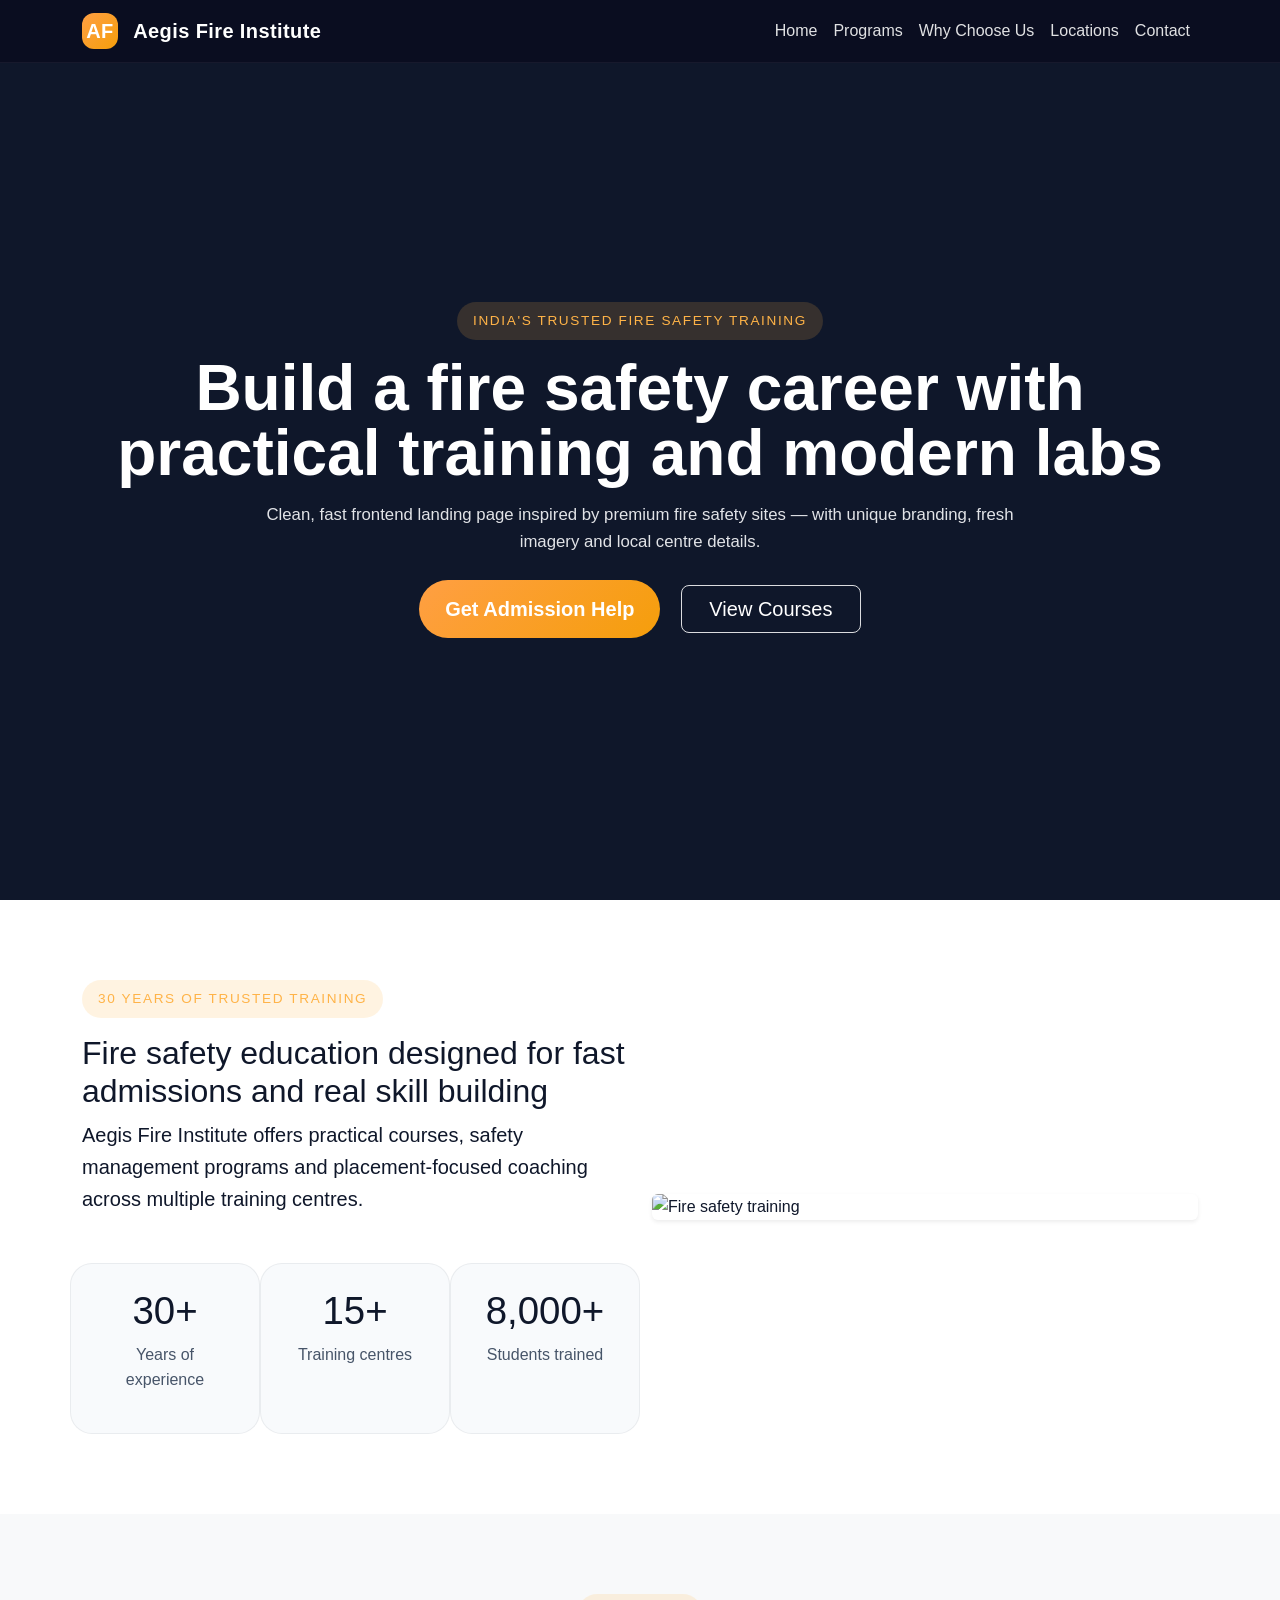
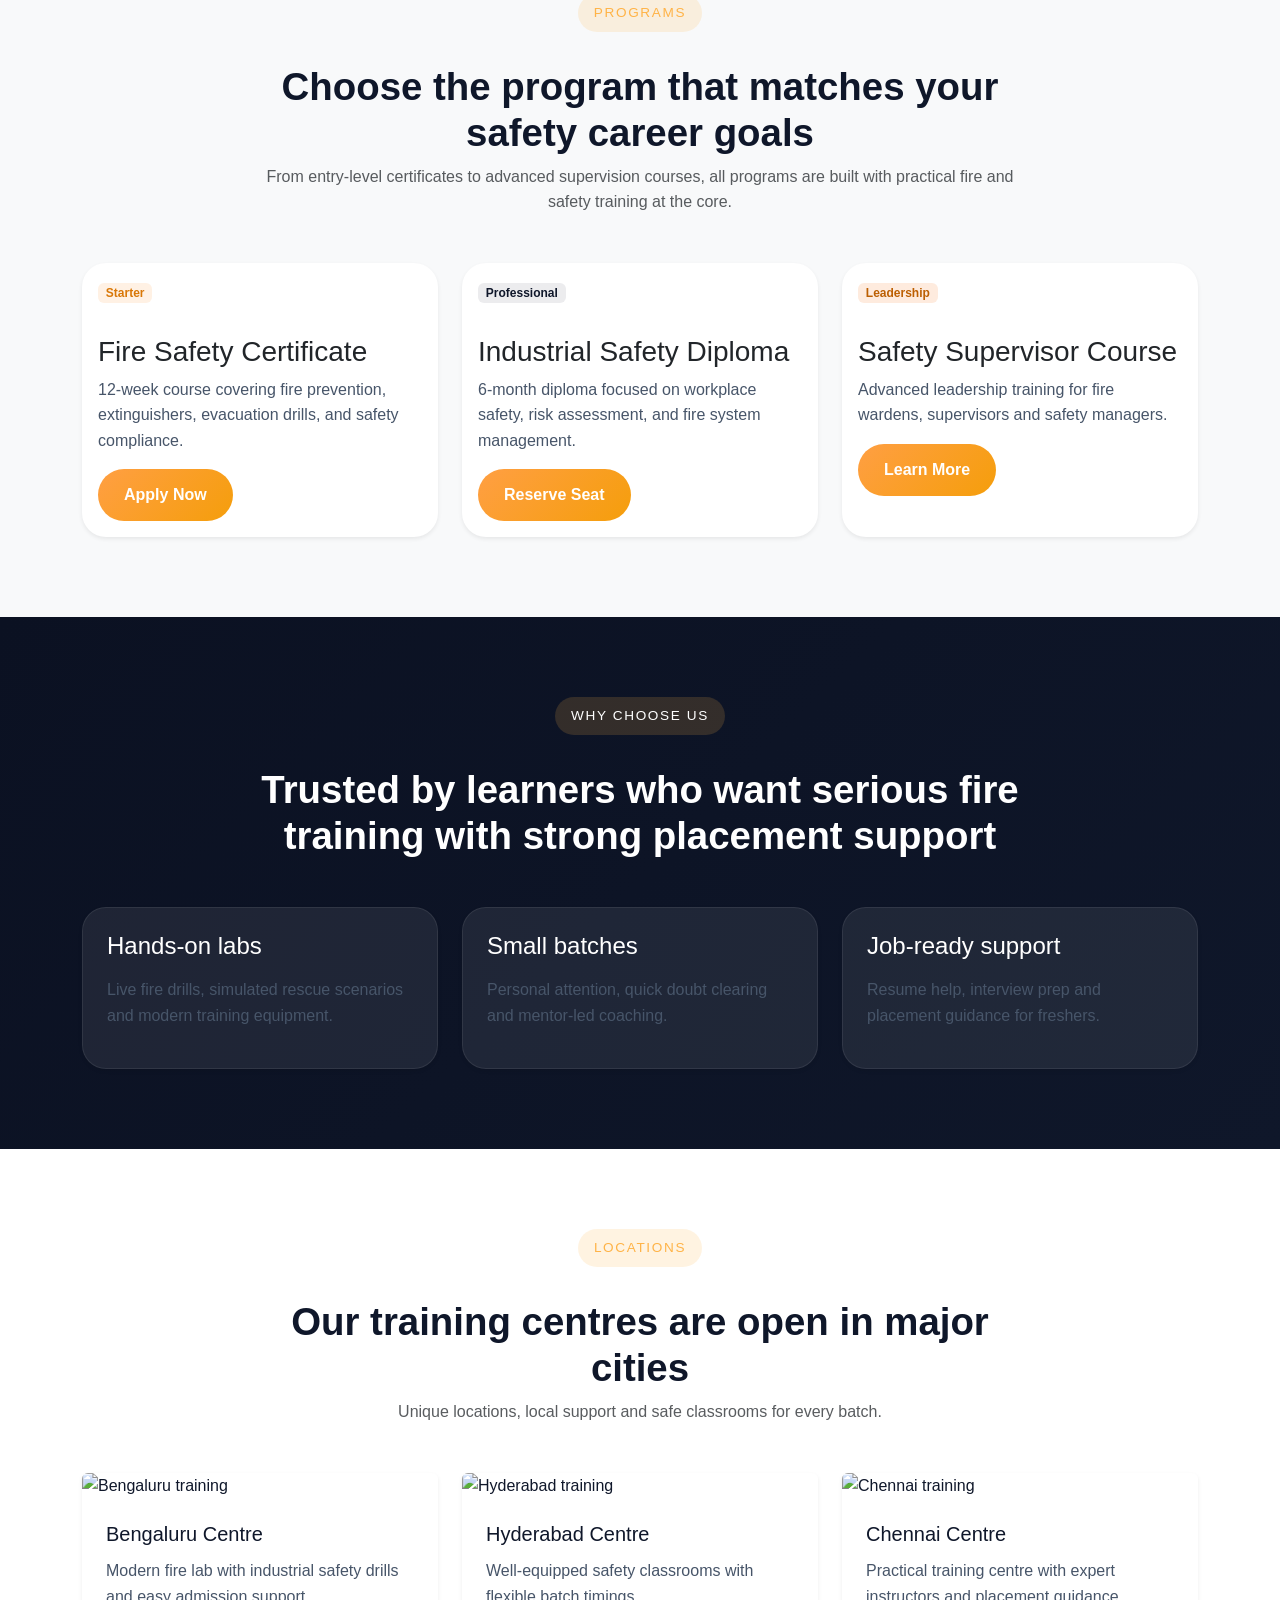
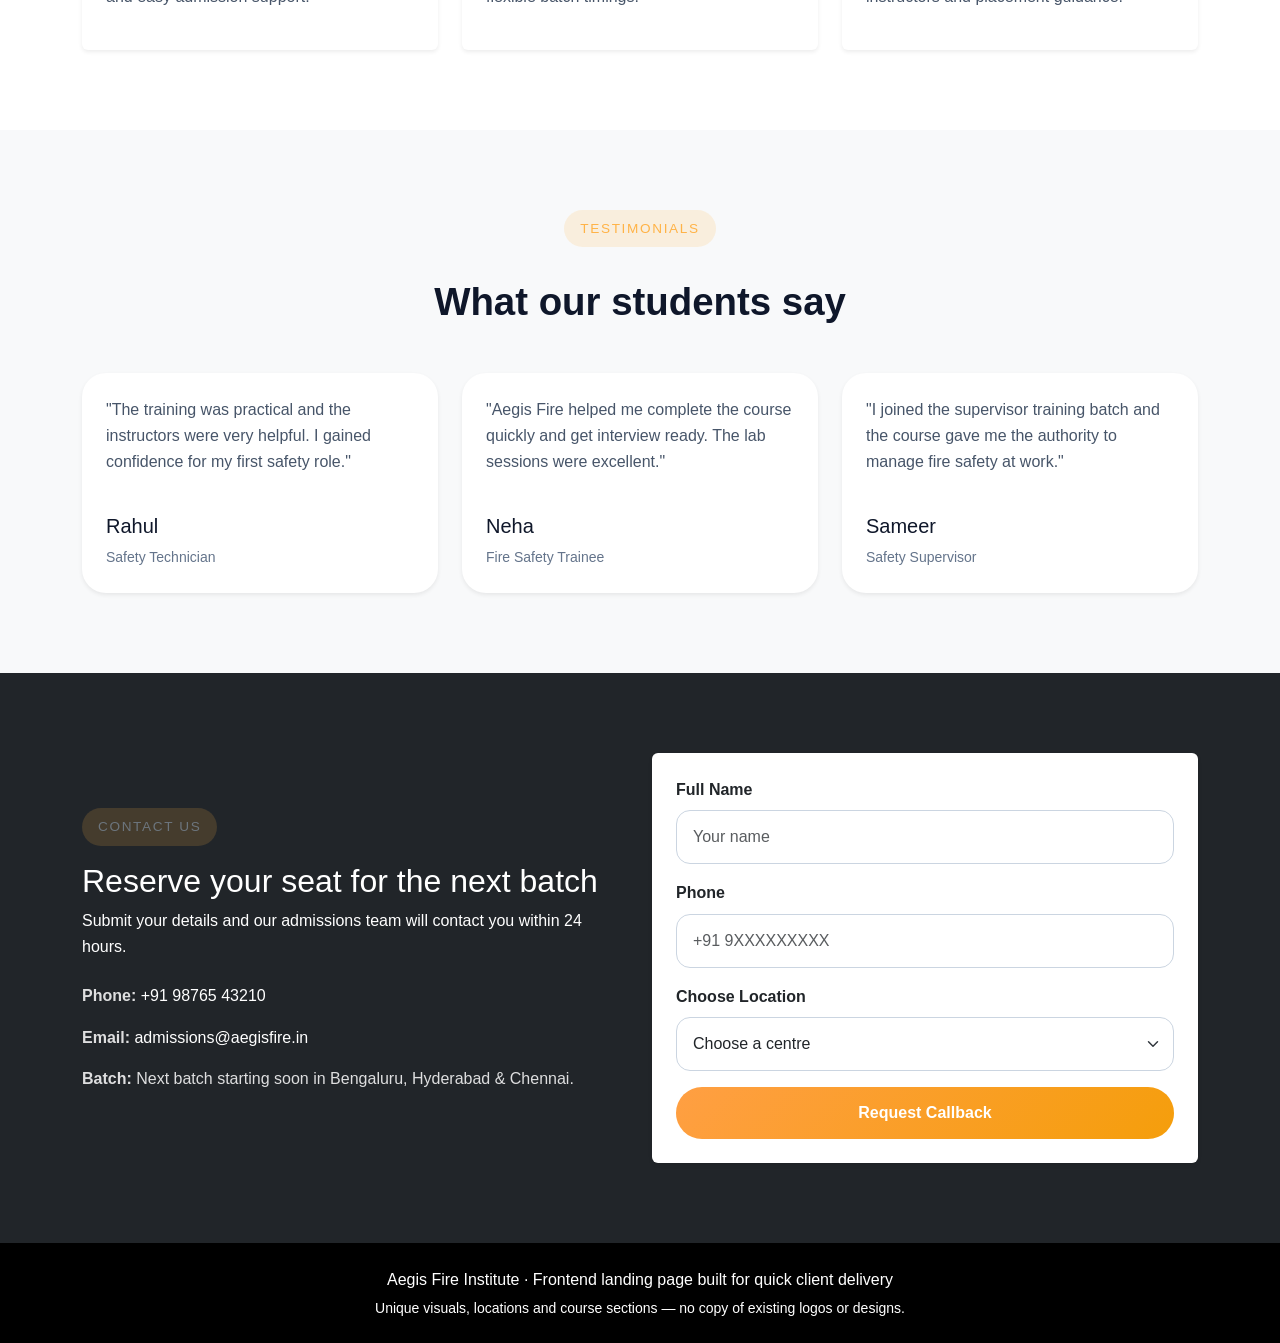
==== commit 6aec108e: "Final unique JIFSA-style frontend landing page" ====
--- a/index.html
+++ b/index.html
@@ -3,7 +3,7 @@
 <head>
   <meta charset="UTF-8">
   <meta name="viewport" content="width=device-width, initial-scale=1.0">
-  <title>FirePulse Academy | Fire & Safety Landing Page</title>
+  <title>Aegis Fire Institute | Fire Safety Landing Page</title>
   <link href="https://cdn.jsdelivr.net/npm/bootstrap@5.3.3/dist/css/bootstrap.min.css" rel="stylesheet">
   <link rel="stylesheet" href="css/style.css">
 </head>
@@ -11,68 +11,78 @@
 <nav class="navbar navbar-expand-lg navbar-dark navbar-glass fixed-top">
   <div class="container">
     <a class="navbar-brand" href="#home">
-      <span class="brand-mark">FP</span> FirePulse Academy
+      <span class="brand-mark">AF</span> Aegis Fire Institute
     </a>
-    <button class="navbar-toggler" type="button" data-bs-toggle="collapse" data-bs-target="#navMenu">
+    <button class="navbar-toggler" type="button" data-bs-toggle="collapse" data-bs-target="#mainNav">
       <span class="navbar-toggler-icon"></span>
     </button>
-    <div class="collapse navbar-collapse" id="navMenu">
+    <div class="collapse navbar-collapse" id="mainNav">
       <ul class="navbar-nav ms-auto align-items-center">
         <li class="nav-item"><a class="nav-link" href="#home">Home</a></li>
         <li class="nav-item"><a class="nav-link" href="#programs">Programs</a></li>
-        <li class="nav-item"><a class="nav-link" href="#values">Why Us</a></li>
+        <li class="nav-item"><a class="nav-link" href="#why">Why Choose Us</a></li>
+        <li class="nav-item"><a class="nav-link" href="#locations">Locations</a></li>
         <li class="nav-item"><a class="nav-link" href="#contact">Contact</a></li>
       </ul>
     </div>
   </div>
 </nav>
-<section id="home" class="hero">
+<header id="home" class="hero">
   <div class="hero-overlay"></div>
-  <div class="container hero-content text-center text-white">
-    <span class="eyebrow">Fast-track admission landing page</span>
-    <h1>Launch your career in fire safety with FirePulse Academy</h1>
-    <p>Modern training, real fire labs, and placement guidance built for students who want a standout career path.</p>
-    <div class="mt-4 action-buttons">
-      <a href="#contact" class="btn btn-primary btn-lg me-3">Book Free Guidance</a>
-      <a href="#programs" class="btn btn-outline-light btn-lg">See Programs</a>
-    </div>
-  </div>
-</section>
-<section id="intro" class="py-5 bg-light">
-  <div class="container">
-    <div class="row align-items-center">
-      <div class="col-lg-6 mb-4 mb-lg-0">
-        <span class="eyebrow text-uppercase">Why this page?</span>
-        <h2>Unique design, fresh imagery, and zero copying</h2>
-        <p class="lead">This landing page is crafted to look modern, bold, and unlike any existing fire safety site your client has seen. The content is short, focused, and built to convert visitors into admissions leads.</p>
-        <ul class="list-unstyled mt-4 intro-list">
-          <li><span class="list-dot"></span>Fresh brand identity with a sharp new logo style</li>
-          <li><span class="list-dot"></span>Original photography direction and new visuals</li>
-          <li><span class="list-dot"></span>Landing page only ? fast, clean, and client-ready</li>
-        </ul>
-      </div>
-      <div class="col-lg-6">
-        <div class="intro-image rounded shadow overflow-hidden">
-          <img src="https://images.unsplash.com/photo-1518091043644-c1d4457512c6?auto=format&fit=crop&w=1200&q=80" alt="Fire training photo" class="img-fluid">
-        </div>
-      </div>
-    </div>
-  </div>
-</section>
-<section id="programs" class="py-5">
-  <div class="container">
-    <div class="text-center mb-5">
+  <div class="container hero-inner text-white text-center">
+    <p class="eyebrow">India's trusted fire safety training</p>
+    <h1>Build a fire safety career with practical training and modern labs</h1>
+    <p class="hero-text">Clean, fast frontend landing page inspired by premium fire safety sites — with unique branding, fresh imagery and local centre details.</p>
+    <div class="hero-buttons mt-4">
+      <a href="#contact" class="btn btn-primary btn-lg me-3">Get Admission Help</a>
+      <a href="#programs" class="btn btn-outline-light btn-lg">View Courses</a>
+    </div>
+  </div>
+</header>
+<section id="overview" class="section section-overview bg-white">
+  <div class="container">
+    <div class="row align-items-center gy-4">
+      <div class="col-lg-6">
+        <span class="eyebrow text-uppercase">30 years of trusted training</span>
+        <h2>Fire safety education designed for fast admissions and real skill building</h2>
+        <p class="lead">Aegis Fire Institute offers practical courses, safety management programs and placement-focused coaching across multiple training centres.</p>
+        <div class="row stats-row gy-3">
+          <div class="col-sm-4 stat-card">
+            <h3>30+</h3>
+            <p>Years of experience</p>
+          </div>
+          <div class="col-sm-4 stat-card">
+            <h3>15+</h3>
+            <p>Training centres</p>
+          </div>
+          <div class="col-sm-4 stat-card">
+            <h3>8,000+</h3>
+            <p>Students trained</p>
+          </div>
+        </div>
+      </div>
+      <div class="col-lg-6">
+        <div class="overview-image rounded shadow-sm overflow-hidden">
+          <img src="https://images.unsplash.com/photo-1581091012184-7b65ad96ef2d?auto=format&fit=crop&w=1200&q=80" alt="Fire safety training" class="img-fluid">
+        </div>
+      </div>
+    </div>
+  </div>
+</section>
+<section id="programs" class="section section-programs bg-light">
+  <div class="container">
+    <div class="section-heading text-center mb-5">
       <span class="eyebrow">Programs</span>
-      <h2>Choose the path that fits your ambition</h2>
-      <p class="text-muted">From short skill boosts to advanced leadership training, each program is designed for real industry readiness.</p>
+      <h2>Choose the program that matches your safety career goals</h2>
+      <p class="text-muted">From entry-level certificates to advanced supervision courses, all programs are built with practical fire and safety training at the core.</p>
     </div>
     <div class="row g-4">
       <div class="col-md-4">
         <div class="card program-card h-100 shadow-sm">
           <div class="card-body">
             <span class="badge bg-soft-primary mb-3">Starter</span>
-            <h3>Fire Safety Essentials</h3>
-            <p>3-month practical course with live drills, emergency response, and field simulations.</p>
+            <h3>Fire Safety Certificate</h3>
+            <p>12-week course covering fire prevention, extinguishers, evacuation drills, and safety compliance.</p>
             <a href="#contact" class="btn btn-primary">Apply Now</a>
           </div>
         </div>
@@ -80,9 +90,9 @@
       <div class="col-md-4">
         <div class="card program-card h-100 shadow-sm">
           <div class="card-body">
-            <span class="badge bg-soft-secondary mb-3">Popular</span>
-            <h3>Diploma in Safety</h3>
-            <p>12-month diploma covering industrial safety systems, fire prevention, and workplace hazard control.</p>
+            <span class="badge bg-soft-secondary mb-3">Professional</span>
+            <h3>Industrial Safety Diploma</h3>
+            <p>6-month diploma focused on workplace safety, risk assessment, and fire system management.</p>
             <a href="#contact" class="btn btn-primary">Reserve Seat</a>
           </div>
         </div>
@@ -90,106 +100,125 @@
       <div class="col-md-4">
         <div class="card program-card h-100 shadow-sm">
           <div class="card-body">
-            <span class="badge bg-soft-warning mb-3">Premium</span>
-            <h3>Advanced Fire Leadership</h3>
-            <p>Leadership pathway for supervisors and safety managers with advanced risk management training.</p>
-            <a href="#contact" class="btn btn-primary">Get Details</a>
-          </div>
-        </div>
-      </div>
-    </div>
-  </div>
-</section>
-<section id="values" class="py-5 bg-gradient text-white">
-  <div class="container">
-    <div class="row g-4 text-center">
-      <div class="col-md-4">
-        <div class="value-card p-4 h-100 shadow-sm">
-          <h4>Live Simulation Labs</h4>
-          <p>Hands-on training with real equipment and live fire scenarios.</p>
-        </div>
-      </div>
-      <div class="col-md-4">
-        <div class="value-card p-4 h-100 shadow-sm">
-          <h4>Fast Admission Help</h4>
-          <p>Get advice, seat alerts, and offer support in less than 24 hours.</p>
-        </div>
-      </div>
-      <div class="col-md-4">
-        <div class="value-card p-4 h-100 shadow-sm">
-          <h4>Placement Focused</h4>
-          <p>Career-first training with resume support and interview prep.</p>
-        </div>
-      </div>
-    </div>
-  </div>
-</section>
-<section id="gallery" class="py-5 bg-light">
-  <div class="container">
-    <div class="text-center mb-5">
-      <span class="eyebrow">Gallery</span>
-      <h2>Distinct imagery, not copy-paste visuals</h2>
-    </div>
-    <div class="row g-3">
-      <div class="col-md-4">
-        <div class="gallery-card rounded shadow-sm overflow-hidden"><img src="https://images.unsplash.com/photo-1500530855697-b586d89ba3ee?auto=format&fit=crop&w=800&q=80" alt="Safety team" class="img-fluid"></div>
-      </div>
-      <div class="col-md-4">
-        <div class="gallery-card rounded shadow-sm overflow-hidden"><img src="https://images.unsplash.com/photo-1520229177220-0e5660f1860d?auto=format&fit=crop&w=800&q=80" alt="Fire training" class="img-fluid"></div>
-      </div>
-      <div class="col-md-4">
-        <div class="gallery-card rounded shadow-sm overflow-hidden"><img src="https://images.unsplash.com/photo-1518432030-1f14b94d9296?auto=format&fit=crop&w=800&q=80" alt="Emergency response" class="img-fluid"></div>
-      </div>
-    </div>
-  </div>
-</section>
-<section id="testimonials" class="py-5">
-  <div class="container">
-    <div class="text-center mb-5">
+            <span class="badge bg-soft-warning mb-3">Leadership</span>
+            <h3>Safety Supervisor Course</h3>
+            <p>Advanced leadership training for fire wardens, supervisors and safety managers.</p>
+            <a href="#contact" class="btn btn-primary">Learn More</a>
+          </div>
+        </div>
+      </div>
+    </div>
+  </div>
+</section>
+<section id="why" class="section section-why text-white">
+  <div class="container">
+    <div class="section-heading text-center mb-5">
+      <span class="eyebrow text-white">Why choose us</span>
+      <h2>Trusted by learners who want serious fire training with strong placement support</h2>
+    </div>
+    <div class="row g-4">
+      <div class="col-md-4">
+        <div class="feature-card p-4 h-100 shadow-sm">
+          <h4>Hands-on labs</h4>
+          <p>Live fire drills, simulated rescue scenarios and modern training equipment.</p>
+        </div>
+      </div>
+      <div class="col-md-4">
+        <div class="feature-card p-4 h-100 shadow-sm">
+          <h4>Small batches</h4>
+          <p>Personal attention, quick doubt clearing and mentor-led coaching.</p>
+        </div>
+      </div>
+      <div class="col-md-4">
+        <div class="feature-card p-4 h-100 shadow-sm">
+          <h4>Job-ready support</h4>
+          <p>Resume help, interview prep and placement guidance for freshers.</p>
+        </div>
+      </div>
+    </div>
+  </div>
+</section>
+<section id="locations" class="section section-locations bg-white">
+  <div class="container">
+    <div class="section-heading text-center mb-5">
+      <span class="eyebrow">Locations</span>
+      <h2>Our training centres are open in major cities</h2>
+      <p class="text-muted">Unique locations, local support and safe classrooms for every batch.</p>
+    </div>
+    <div class="row g-4">
+      <div class="col-md-4">
+        <div class="location-card rounded shadow-sm overflow-hidden">
+          <img src="https://images.unsplash.com/photo-1509474520651-1e3986043a36?auto=format&fit=crop&w=1000&q=80" alt="Bengaluru training" class="img-fluid">
+          <div class="location-body p-4">
+            <h5>Bengaluru Centre</h5>
+            <p>Modern fire lab with industrial safety drills and easy admission support.</p>
+          </div>
+        </div>
+      </div>
+      <div class="col-md-4">
+        <div class="location-card rounded shadow-sm overflow-hidden">
+          <img src="https://images.unsplash.com/photo-1541753866388-0b2efb45f4a5?auto=format&fit=crop&w=1000&q=80" alt="Hyderabad training" class="img-fluid">
+          <div class="location-body p-4">
+            <h5>Hyderabad Centre</h5>
+            <p>Well-equipped safety classrooms with flexible batch timings.</p>
+          </div>
+        </div>
+      </div>
+      <div class="col-md-4">
+        <div class="location-card rounded shadow-sm overflow-hidden">
+          <img src="https://images.unsplash.com/photo-1483721310020-03333e577078?auto=format&fit=crop&w=1000&q=80" alt="Chennai training" class="img-fluid">
+          <div class="location-body p-4">
+            <h5>Chennai Centre</h5>
+            <p>Practical training centre with expert instructors and placement guidance.</p>
+          </div>
+        </div>
+      </div>
+    </div>
+  </div>
+</section>
+<section id="testimonials" class="section section-testimonials bg-light">
+  <div class="container">
+    <div class="section-heading text-center mb-5">
       <span class="eyebrow">Testimonials</span>
-      <h2>Students who chose a practical career path</h2>
-    </div>
-    <div class="row g-4">
-      <div class="col-md-4">
-        <div class="card testimonial-card h-100 shadow-sm">
-          <div class="card-body">
-            <p>?FirePulse helped me switch to an industrial safety role in under 4 months. The practical labs were the biggest advantage.?</p>
-            <h5 class="mt-4">Ravi</h5>
-            <small>Safety Coordinator</small>
-          </div>
-        </div>
-      </div>
-      <div class="col-md-4">
-        <div class="card testimonial-card h-100 shadow-sm">
-          <div class="card-body">
-            <p>?The landing page feels unique and the training experience matched the promise. I got admission guidance quickly and the team was supportive.?</p>
-            <h5 class="mt-4">Meera</h5>
-            <small>Fire Safety Trainee</small>
-          </div>
-        </div>
-      </div>
-      <div class="col-md-4">
-        <div class="card testimonial-card h-100 shadow-sm">
-          <div class="card-body">
-            <p>?I joined last minute and still got a seat. The placement help made the entire training worth it.?</p>
-            <h5 class="mt-4">Aman</h5>
-            <small>Industrial Safety Associate</small>
-          </div>
-        </div>
-      </div>
-    </div>
-  </div>
-</section>
-<section id="contact" class="py-5 bg-dark text-white">
-  <div class="container">
-    <div class="row align-items-center">
-      <div class="col-lg-6 mb-4 mb-lg-0">
-        <h2>Get a callback from our admissions team</h2>
-        <p>Submit your details and we will contact you with process, fees, and available batches.</p>
-        <div class="contact-details mt-4">
-          <p><strong>Phone:</strong> <a href="tel:+919999999999" class="text-white">+91 99999 99999</a></p>
-          <p><strong>Email:</strong> <a href="mailto:admissions@firepulseacademy.com" class="text-white">admissions@firepulseacademy.com</a></p>
-        </div>
+      <h2>What our students say</h2>
+    </div>
+    <div class="row g-4">
+      <div class="col-md-4">
+        <div class="card testimonial-card h-100 shadow-sm p-4">
+          <p>"The training was practical and the instructors were very helpful. I gained confidence for my first safety role."</p>
+          <h5 class="mt-4">Rahul</h5>
+          <small>Safety Technician</small>
+        </div>
+      </div>
+      <div class="col-md-4">
+        <div class="card testimonial-card h-100 shadow-sm p-4">
+          <p>"Aegis Fire helped me complete the course quickly and get interview ready. The lab sessions were excellent."</p>
+          <h5 class="mt-4">Neha</h5>
+          <small>Fire Safety Trainee</small>
+        </div>
+      </div>
+      <div class="col-md-4">
+        <div class="card testimonial-card h-100 shadow-sm p-4">
+          <p>"I joined the supervisor training batch and the course gave me the authority to manage fire safety at work."</p>
+          <h5 class="mt-4">Sameer</h5>
+          <small>Safety Supervisor</small>
+        </div>
+      </div>
+    </div>
+  </div>
+</section>
+<section id="contact" class="section section-contact bg-dark text-white">
+  <div class="container">
+    <div class="row gy-4 align-items-center">
+      <div class="col-lg-6">
+        <span class="eyebrow text-uppercase text-secondary">Contact us</span>
+        <h2>Reserve your seat for the next batch</h2>
+        <p>Submit your details and our admissions team will contact you within 24 hours.</p>
+        <ul class="contact-info list-unstyled mt-4">
+          <li><strong>Phone:</strong> <a href="tel:+919876543210" class="text-white">+91 98765 43210</a></li>
+          <li><strong>Email:</strong> <a href="mailto:admissions@aegisfire.in" class="text-white">admissions@aegisfire.in</a></li>
+          <li><strong>Batch:</strong> Next batch starting soon in Bengaluru, Hyderabad & Chennai.</li>
+        </ul>
       </div>
       <div class="col-lg-6">
         <form class="contact-card p-4 rounded bg-white text-dark shadow-sm">
@@ -198,16 +227,16 @@
             <input type="text" class="form-control" placeholder="Your name">
           </div>
           <div class="mb-3">
-            <label class="form-label">Phone Number</label>
+            <label class="form-label">Phone</label>
             <input type="tel" class="form-control" placeholder="+91 9XXXXXXXXX">
           </div>
           <div class="mb-3">
-            <label class="form-label">Program Interest</label>
+            <label class="form-label">Choose Location</label>
             <select class="form-select">
-              <option selected>Select a program</option>
-              <option>Fire Safety Essentials</option>
-              <option>Diploma in Safety</option>
-              <option>Advanced Fire Leadership</option>
+              <option selected>Choose a centre</option>
+              <option>Bengaluru</option>
+              <option>Hyderabad</option>
+              <option>Chennai</option>
             </select>
           </div>
           <button class="btn btn-primary w-100">Request Callback</button>
@@ -216,12 +245,12 @@
     </div>
   </div>
 </section>
-<footer class="footer bg-white py-4">
-  <div class="container text-center">
-    <p class="mb-1">FirePulse Academy ? A fresh landing page for fire safety admissions</p>
-    <p class="small mb-0">Designed to look unique, modern, and ready for the client.</p>
+<footer class="footer bg-black text-center text-white py-4">
+  <div class="container">
+    <p class="mb-1">Aegis Fire Institute · Frontend landing page built for quick client delivery</p>
+    <p class="small mb-0">Unique visuals, locations and course sections — no copy of existing logos or designs.</p>
   </div>
 </footer>
 <script src="https://cdn.jsdelivr.net/npm/bootstrap@5.3.3/dist/js/bootstrap.bundle.min.js"></script>
 </body>
-</html>
+</html>
--- a/css/style.css
+++ b/css/style.css
@@ -1,265 +1,253 @@
 *{
-  margin: 0;
-  padding: 0;
-  box-sizing: border-box;
-}
-
+  margin:0;
+  padding:0;
+  box-sizing:border-box;
+}
 body{
-  font-family: 'Segoe UI', Tahoma, Geneva, Verdana, sans-serif;
-  background: #f4f7fb;
-  padding-top: 80px;
-  color: #1d2630;
-}
-
-.navbar-glass {
-  background: rgba(15, 23, 42, 0.92) !important;
-  backdrop-filter: blur(18px);
-  box-shadow: 0 10px 30px rgba(15, 23, 42, 0.12);
-}
-
-.navbar-brand {
-  font-size: 1.2rem;
-  font-weight: 700;
-  letter-spacing: 0.5px;
-}
-
-.navbar-brand .brand-mark {
-  display: inline-flex;
-  align-items: center;
-  justify-content: center;
-  width: 36px;
-  height: 36px;
-  margin-right: 10px;
-  border-radius: 12px;
-  background: linear-gradient(135deg, #ff5f1f, #ffb347);
-  color: white;
-  font-weight: 800;
-}
-
-.nav-link {
-  color: rgba(255,255,255,0.88) !important;
-  transition: color 0.25s ease;
-}
-
-.nav-link:hover {
-  color: #ffb347 !important;
-}
-
-.hero {
-  min-height: 100vh;
-  background: linear-gradient(180deg, rgba(7, 25, 54, 0.82), rgba(15, 23, 42, 0.96)),
-    url('https://images.unsplash.com/photo-1518057122496-79863ee95b84?auto=format&fit=crop&w=1600&q=80');
-  background-size: cover;
-  background-position: center;
-  display: flex;
-  align-items: center;
-  position: relative;
-}
-
-.hero::before {
-  content: '';
-  position: absolute;
-  inset: 0;
-  background: radial-gradient(circle at top, rgba(255, 144, 0, 0.18), transparent 35%);
-}
-
-.hero-content {
-  position: relative;
-  z-index: 2;
-}
-
-.eyebrow {
-  display: inline-block;
-  padding: 0.35rem 0.9rem;
-  border-radius: 999px;
-  background: rgba(255, 255, 255, 0.12);
-  color: #ffb347;
-  letter-spacing: 0.08em;
-  font-size: 0.85rem;
-  margin-bottom: 1.3rem;
-  text-transform: uppercase;
-}
-
-.hero h1 {
-  font-size: clamp(2.8rem, 5vw, 4.5rem);
-  line-height: 1.03;
-  font-weight: 800;
-  margin-bottom: 1rem;
-}
-
-.hero p {
-  font-size: 1.15rem;
-  max-width: 720px;
-  margin: 0 auto;
-  color: rgba(255,255,255,0.92);
-}
-
-.action-buttons .btn {
-  min-width: 180px;
-}
-
-.btn-primary {
-  background: linear-gradient(135deg, #ff7d2c, #ffb347);
-  border: none;
-  padding: 14px 26px;
-  border-radius: 999px;
-  font-weight: 700;
-}
-
-.btn-primary:hover {
-  transform: translateY(-2px);
-  box-shadow: 0 14px 34px rgba(255, 125, 44, 0.28);
-}
-
-.btn-outline-light {
-  border-color: rgba(255,255,255,0.8);
-  color: white;
-}
-
-.btn-outline-light:hover {
-  background: rgba(255,255,255,0.12);
-}
-
-section {
-  padding: 80px 0;
-}
-
-.bg-light {
-  background: #fdfdff !important;
-}
-
-.intro-list {
-  margin-top: 1.5rem;
-}
-
-.list-dot {
-  display: inline-block;
-  width: 10px;
-  height: 10px;
-  margin-right: 12px;
-  border-radius: 50%;
-  background: #ff7d2c;
-}
-
-.feature-image img,
-.gallery-card img {
-  width: 100%;
-  height: auto;
-  display: block;
-}
-
+  font-family:'Segoe UI', Tahoma, Geneva, Verdana, sans-serif;
+  background:#0f172a;
+  color:#f8fafc;
+  line-height:1.6;
+}
+a{
+  text-decoration:none;
+}
+.navbar-glass{
+  background:rgba(10,14,32,0.92) !important;
+  backdrop-filter:blur(16px);
+  border-bottom:1px solid rgba(255,255,255,0.05);
+}
+.navbar-brand{
+  font-weight:700;
+  letter-spacing:0.4px;
+}
+.brand-mark{
+  display:inline-flex;
+  align-items:center;
+  justify-content:center;
+  width:36px;
+  height:36px;
+  margin-right:10px;
+  border-radius:12px;
+  background:linear-gradient(135deg,#ff9f43,#f59e0b);
+  color:#fff;
+  font-weight:800;
+}
+.nav-link{
+  color:rgba(255,255,255,0.88) !important;
+}
+.nav-link:hover{
+  color:#ffb347 !important;
+}
+.hero{
+  min-height:100vh;
+  display:flex;
+  align-items:center;
+  position:relative;
+  background-image:url('https://images.unsplash.com/photo-1517511620798-cec17d428bc0?auto=format&fit=crop&w=1600&q=80');
+  background-size:cover;
+  background-position:center;
+}
+.hero-overlay{
+  position:absolute;
+  inset:0;
+  background:linear-gradient(180deg,rgba(15,23,42,0.8),rgba(15,23,42,0.95));
+}
+.hero-inner{
+  position:relative;
+  z-index:2;
+  padding:120px 0 80px;
+}
+.eyebrow{
+  display:inline-block;
+  margin-bottom:1rem;
+  padding:0.5rem 1rem;
+  border-radius:999px;
+  background:rgba(255,179,71,0.16);
+  color:#ffb347;
+  font-size:0.85rem;
+  letter-spacing:0.12em;
+  text-transform:uppercase;
+}
+.hero h1{
+  font-size:clamp(2.8rem,5vw,4.5rem);
+  line-height:1.02;
+  font-weight:800;
+  margin-bottom:1rem;
+}
+.hero-text{
+  max-width:760px;
+  margin:0 auto;
+  color:rgba(248,250,252,0.9);
+  font-size:1.05rem;
+}
+.hero-buttons .btn{
+  min-width:180px;
+}
+.btn-primary{
+  background:linear-gradient(135deg,#ff9f43,#f59e0b);
+  border:none;
+  padding:14px 26px;
+  border-radius:999px;
+  font-weight:700;
+}
+.btn-primary:hover{
+  transform:translateY(-2px);
+}
+.btn-outline-light{
+  border-color:rgba(255,255,255,0.85);
+  color:#fff;
+}
+.btn-outline-light:hover{
+  background:rgba(255,255,255,0.12);
+}
+.section{
+  padding:80px 0;
+}
+.section-overview{
+  background:#fff;
+  color:#0f172a;
+}
+.section-programs{
+  background:#f8fafc;
+  color:#0f172a;
+}
+.section-why{
+  background:linear-gradient(135deg,#0b1122,#0f172a);
+}
+.section-locations{
+  background:#fff;
+  color:#0f172a;
+}
+.section-testimonials{
+  background:#f8fafc;
+  color:#0f172a;
+}
+.section-contact{
+  background:#09101f;
+}
+.section-heading{
+  max-width:760px;
+  margin:0 auto 2rem;
+}
+.section-heading h2{
+  font-size:clamp(2rem,3vw,2.8rem);
+  margin-top:1rem;
+  font-weight:700;
+}
+.section-heading p{
+  color:rgba(15,23,42,0.7);
+}
+.stats-row{
+  margin-top:2rem;
+}
+.stat-card{
+  background:#f8fafc;
+  border-radius:22px;
+  padding:1.5rem;
+  text-align:center;
+  border:1px solid rgba(15,23,42,0.06);
+}
+.stat-card h3{
+  font-size:2.4rem;
+  color:#0f172a;
+  margin-bottom:0.5rem;
+}
+.stat-card p{
+  color:#475569;
+}
+.overview-image img,
+.location-card img,
+.gallery-card img,
+.hero img{
+  width:100%;
+  height:auto;
+  display:block;
+}
 .program-card,
-.value-card,
+.feature-card,
 .testimonial-card,
-.contact-card {
-  border: none;
-  border-radius: 24px;
-}
-
-.program-card {
-  background: white;
-}
-
-.program-card h3 {
-  margin-top: 1rem;
-}
-
-.program-card p {
-  color: #576574;
-}
-
-.badge.bg-soft-primary {
-  background: rgba(255, 125, 44, 0.12);
-  color: #ff7d2c;
-}
-
-.badge.bg-soft-secondary {
-  background: rgba(15, 23, 42, 0.06);
-  color: #0f172a;
-}
-
-.badge.bg-soft-warning {
-  background: rgba(255, 179, 71, 0.14);
-  color: #f59e0b;
-}
-
-.bg-gradient {
-  background: linear-gradient(135deg, #0b132b, #142649);
-}
-
-.value-card {
-  background: rgba(255,255,255,0.06);
-  border: 1px solid rgba(255,255,255,0.12);
-}
-
-.value-card h4 {
-  margin-bottom: 1rem;
-}
-
-.testimonial-card {
-  background: white;
-}
-
-.testimonial-card p {
-  color: #334155;
-}
-
-.contact-card {
-  border: 1px solid rgba(15, 23, 42, 0.05);
-}
-
+.location-card,
+.contact-card{
+  border:none;
+  border-radius:24px;
+}
+.program-card{
+  background:#fff;
+}
+.program-card h3{
+  margin-top:1rem;
+}
+.program-card p,
+.feature-card p,
+.location-body p,
+.testimonial-card p{
+  color:#475569;
+}
+.badge.bg-soft-primary{
+  background:rgba(255,159,67,0.14);
+  color:#d97706;
+}
+.badge.bg-soft-secondary{
+  background:rgba(15,23,42,0.08);
+  color:#0f172a;
+}
+.badge.bg-soft-warning{
+  background:rgba(249,115,22,0.14);
+  color:#bc5f02;
+}
+.feature-card{
+  background:rgba(255,255,255,0.08);
+  border:1px solid rgba(255,255,255,0.08);
+}
+.feature-card h4{
+  margin-bottom:1rem;
+}
+.location-card{
+  background:#fff;
+}
+.location-body{
+  padding:1.5rem;
+}
+.location-body h5{
+  margin-bottom:0.75rem;
+}
+.testimonial-card{
+  background:#fff;
+}
+.testimonial-card h5{
+  color:#0f172a;
+}
+.testimonial-card small{
+  color:#64748b;
+}
+.contact-card{
+  background:#fff;
+}
 .contact-card .form-control,
-.contact-card .form-select {
-  border-radius: 14px;
-  border: 1px solid #e2e8f0;
-  padding: 14px 16px;
-}
-
-.contact-details a {
-  text-decoration: underline;
-}
-
-.footer {
-  background: #ffffff;
-  color: #334155;
-}
-
-.footer p {
-  margin-bottom: 0.25rem;
-}
-
-@media (max-width: 992px) {
-  .hero {
-    min-height: 80vh;
-  }
-}
-
-@media (max-width: 768px) {
-  .hero h1 {
-    font-size: 2.5rem;
-  }
-
-  .hero p {
-    font-size: 1rem;
-  }
-
-  .intro-image,
-  .feature-image,
-  .gallery-card {
-    min-height: 260px;
-  }
-}
-
-  from {
-    opacity: 0;
-    transform: translateY(30px);
-  }
-  to {
-    opacity: 1;
-    transform: translateY(0);
-  }
-}
-
-.card, .row > div {
-  animation: fadeInUp 0.6s ease-out;
-}+.contact-card .form-select{
+  border-radius:14px;
+  border:1px solid #cbd5e1;
+  padding:14px 16px;
+}
+.contact-card .form-label{
+  font-weight:600;
+}
+.contact-info li{
+  margin-bottom:1rem;
+  color:rgba(255,255,255,0.85);
+}
+.contact-info a{
+  color:#ffb347;
+}
+.footer{
+  background:#02060f;
+}
+@media (max-width: 991px){
+  .hero-inner{padding-top:90px;}
+}
+@media (max-width: 767px){
+  .hero h1{font-size:2.6rem;}
+  .hero-text{font-size:1rem;}
+  .section{padding:60px 0;}
+}
